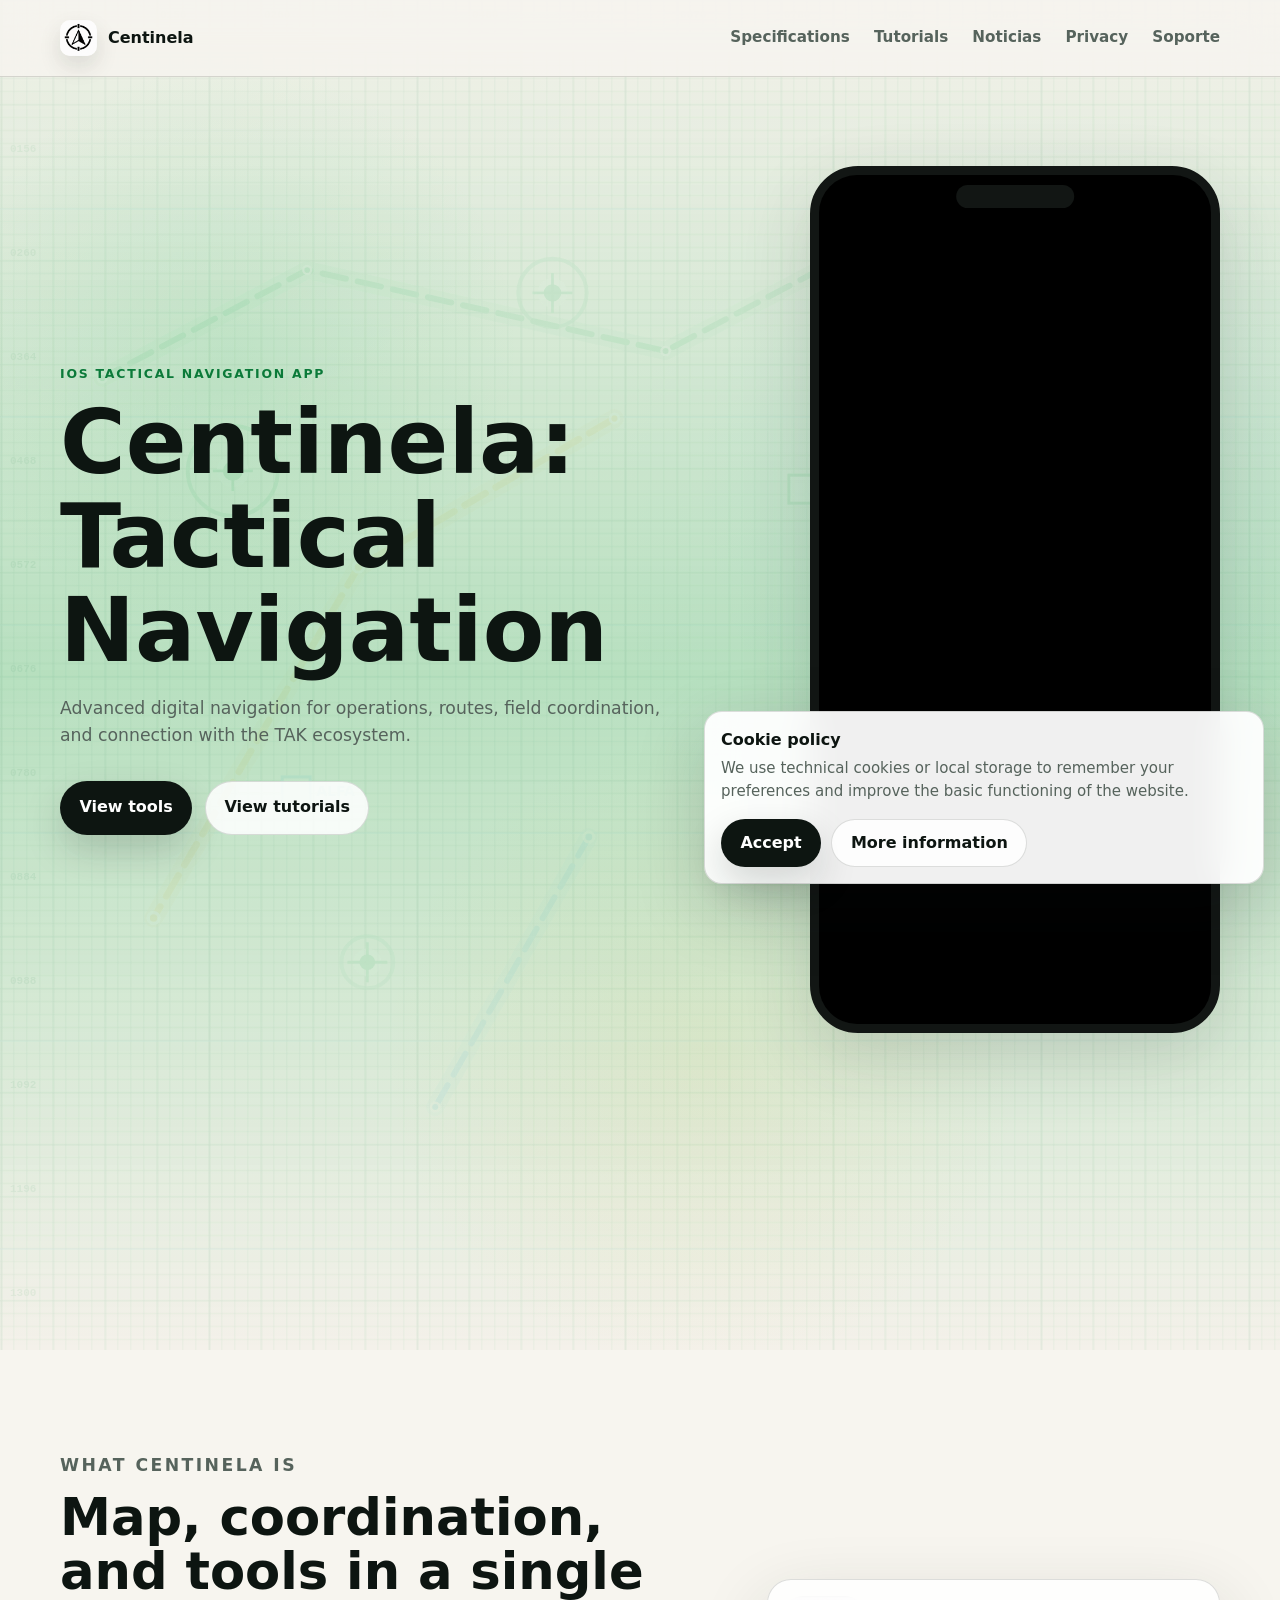
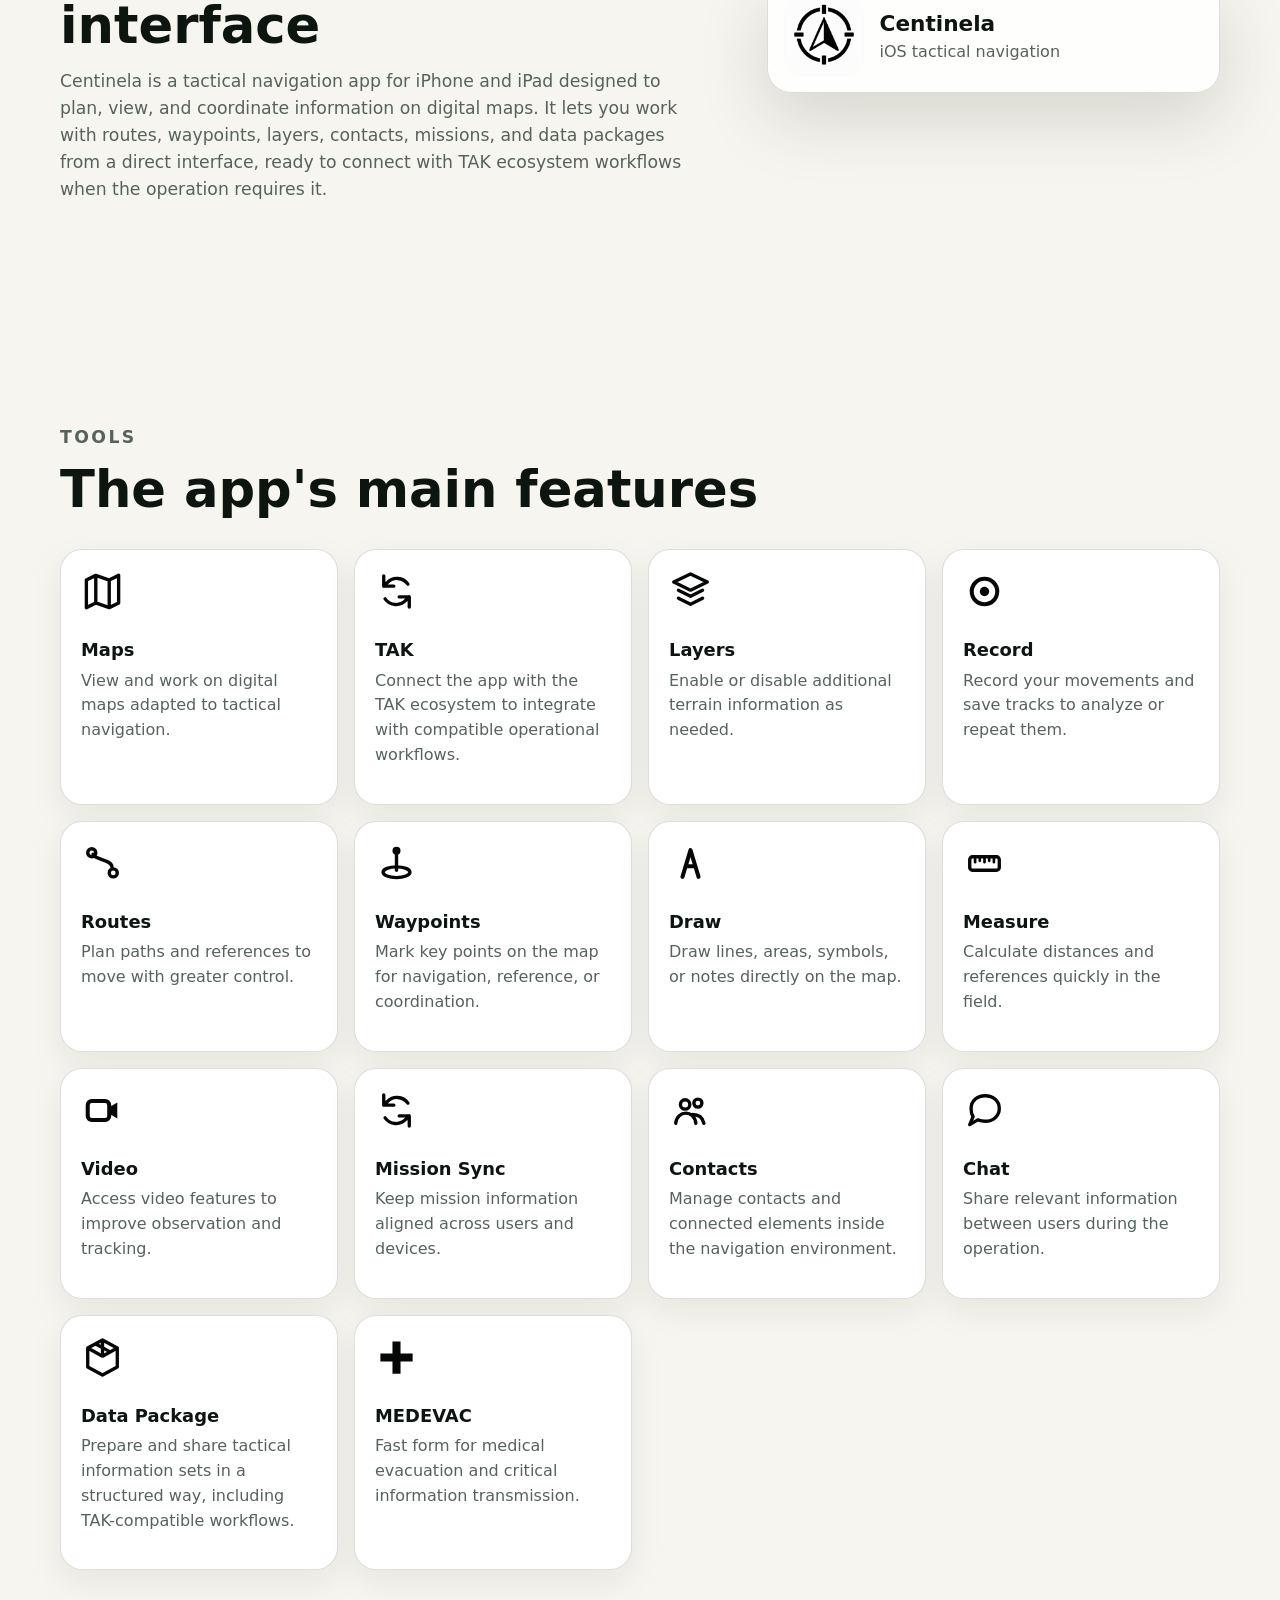
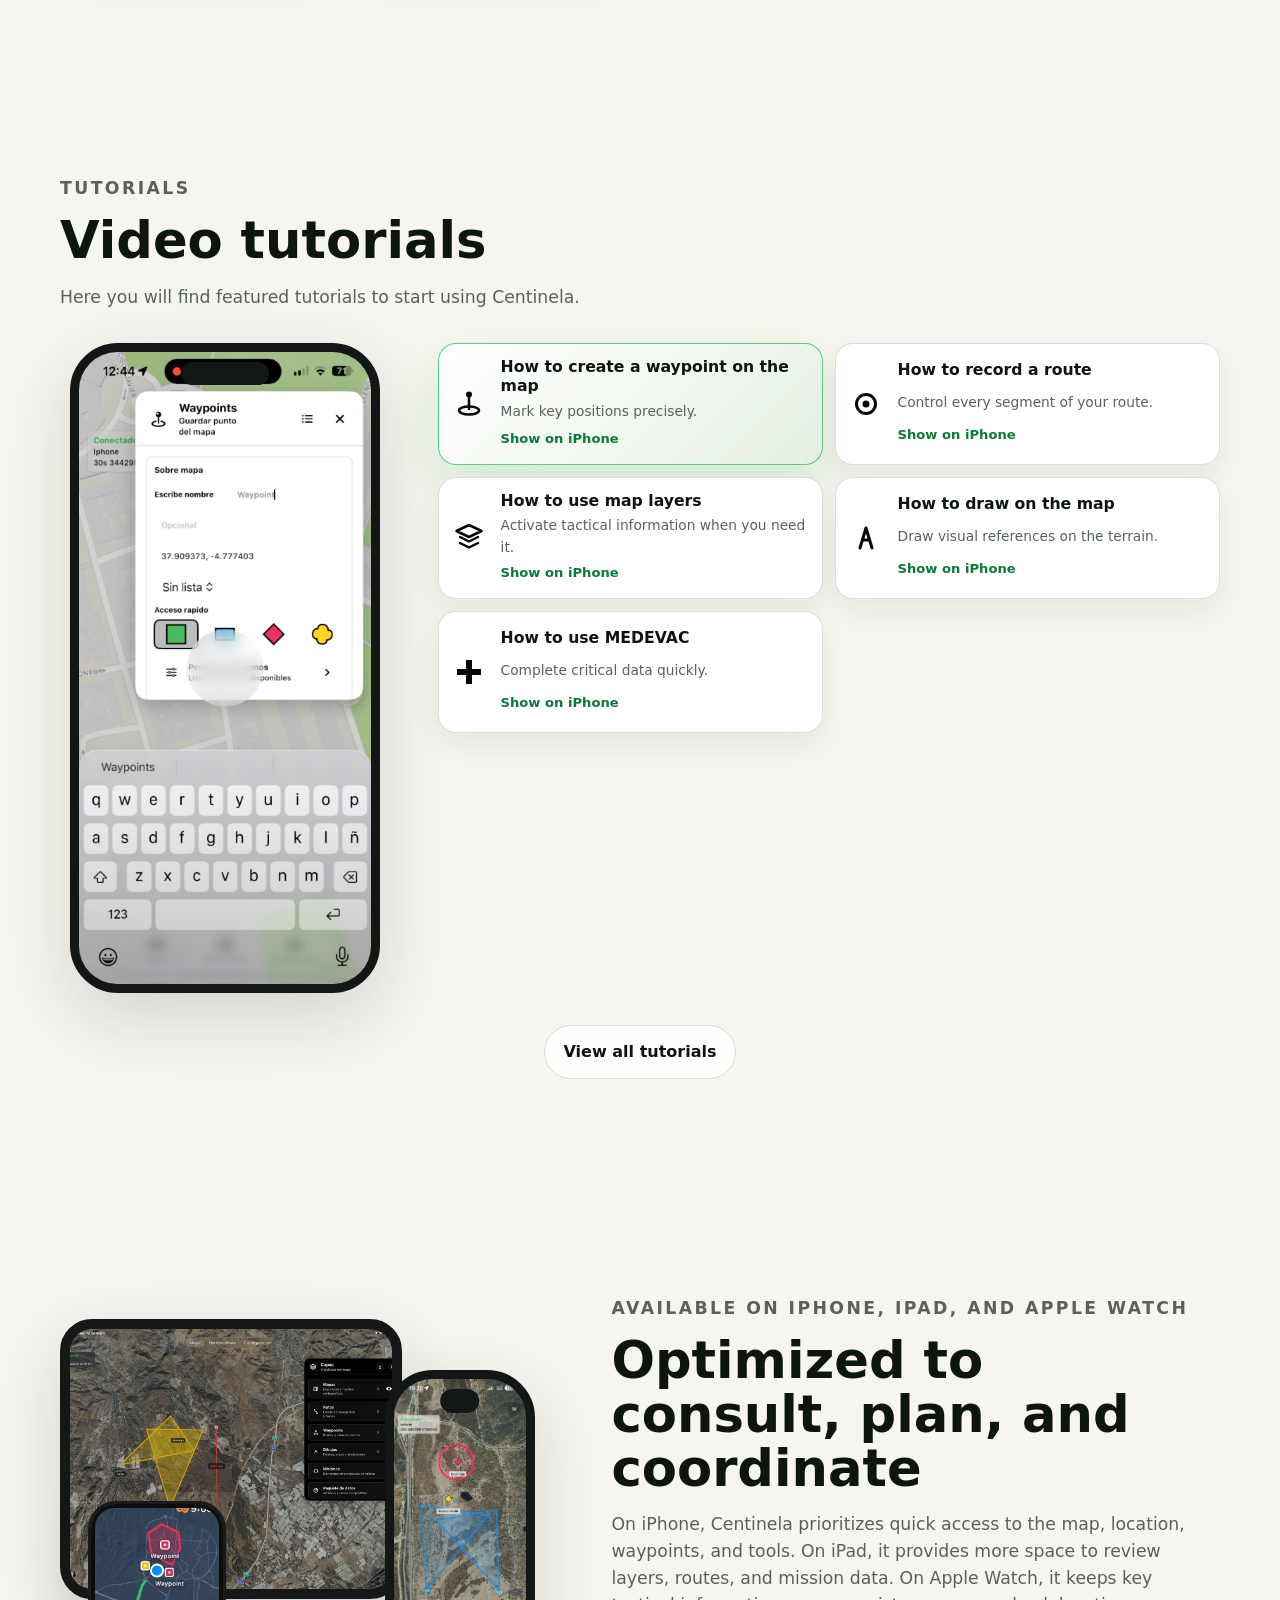
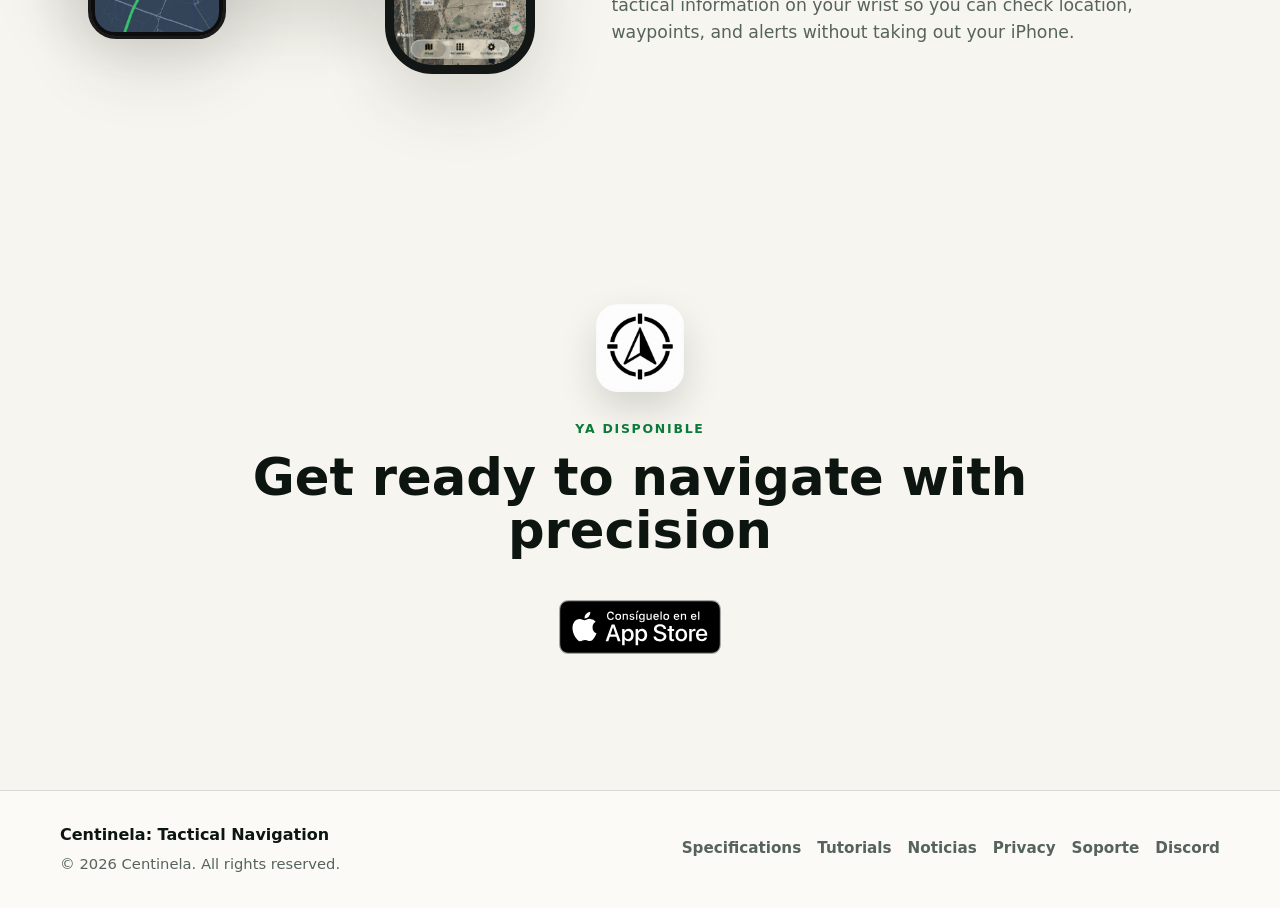
==== index.html @ 5728cfac "Añade botón oficial de App Store en la home - Badge oficial "Consíguelo en el App Store" (es-es) enl" ====
<!doctype html>
<html lang="es">
  <head>
    <meta charset="utf-8" />
    <meta name="viewport" content="width=device-width, initial-scale=1" />
    <meta name="theme-color" content="#f7f5ef" />
    <title>Centinela: Navegación Táctica | App iOS para iPhone e iPad</title>
    <meta
      name="description"
      content="Centinela es una app iOS de navegación táctica para mapas, rutas, waypoints, misiones, contactos, coordinación sobre el terreno e integración con el ecosistema TAK."
    />
    <meta property="og:title" content="Centinela: Navegación Táctica" />
    <meta
      property="og:description"
      content="Navegación digital avanzada para operaciones, rutas y coordinación sobre el terreno."
    />
    <meta property="og:type" content="website" />
    <meta property="og:image" content="assets/images/centinela-app-icon.png" />
    <meta property="og:locale" content="es_ES" />
    <link rel="icon" href="assets/images/centinela-app-icon.png" type="image/png" />
    <link rel="apple-touch-icon" href="assets/icons/apple-touch-icon.png" />
    <link rel="stylesheet" href="styles.css" />
  </head>
  <body>
    <a class="skip-link" href="#contenido">Saltar al contenido principal</a>

    <header class="site-header">
      <nav class="nav shell" aria-label="Navegación principal">
        <a class="brand" href="#inicio" aria-label="Centinela, inicio">
          <img src="assets/images/centinela-app-icon.png" alt="" />
          <span>Centinela</span>
        </a>
        <button class="menu-toggle" type="button" aria-controls="primary-navigation" aria-expanded="false">
          <span></span>
          <span></span>
          <span></span>
          <span class="visually-hidden">Abrir menú</span>
        </button>
        <div class="nav-links" id="primary-navigation">
          <a href="especificaciones.html">Especificaciones</a>
          <a href="tutoriales.html">Tutoriales</a>
          <a href="noticias.html">Noticias</a>
          <a href="privacidad.html">Privacidad</a>
          <a href="soporte.html">Soporte</a>
        </div>
      </nav>
    </header>

    <main id="contenido">
      <section class="hero" id="inicio" aria-labelledby="hero-title">
        <canvas id="tactical-grid" class="tactical-grid" aria-hidden="true"></canvas>
        <div class="hero-map" aria-hidden="true"></div>
        <div class="scanline" aria-hidden="true"></div>
        <div class="shell hero-layout">
          <div class="hero-copy reveal">
            <p class="eyebrow">App iOS de navegación táctica</p>
            <h1 id="hero-title">Centinela: Navegación Táctica</h1>
            <p class="hero-lead">
              Navegación digital avanzada para operaciones, rutas, coordinación sobre el terreno
              y conexión con el ecosistema TAK.
            </p>
            <div class="hero-actions">
              <a class="button button-primary" href="#herramientas">Ver herramientas</a>
              <a class="button button-secondary" href="tutoriales.html">Ver tutoriales</a>
            </div>
          </div>

          <div class="hero-device reveal" aria-label="Vista de Centinela en iPhone">
            <div class="iphone iphone-large">
              <div class="iphone-screen screenshot-screen">
                <video
                  class="hero-video"
                  muted
                  playsinline
                  autoplay
                  preload="metadata"
                  aria-label="Vídeo de la app Centinela"
                >
                  <source src="assets/videos/inicio.MP4" type="video/mp4" />
                  Tu navegador no admite este vídeo.
                </video>
                <div class="screenshot-fallback">
                  <span data-icon="video"></span>
                  <strong>El vídeo no está disponible</strong>
                  <small>Comprueba que el archivo assets/videos/inicio.MP4 existe o usa un navegador compatible.</small>
                </div>
              </div>
            </div>
          </div>
        </div>
      </section>

      <section class="section intro" aria-labelledby="intro-title">
        <div class="shell section-grid">
          <div class="section-copy reveal">
            <p class="eyebrow">Qué es Centinela</p>
            <h2 id="intro-title">Mapa, coordinación y herramientas en una sola interfaz</h2>
            <p>
              Centinela es una app de navegación táctica para iPhone e iPad pensada para planificar,
              visualizar y coordinar información sobre mapas digitales. Permite trabajar con rutas,
              waypoints, capas, contactos, misiones y paquetes de datos desde una interfaz directa,
              preparada para conectarse con flujos del ecosistema TAK cuando la operación lo requiera.
            </p>
          </div>
          <div class="app-panel reveal">
            <img src="assets/images/centinela-app-icon.png" alt="Icono de la app Centinela" />
            <div>
              <strong>Centinela</strong>
              <span>Navegación táctica iOS</span>
            </div>
          </div>
        </div>
      </section>

      <section class="section tools" id="herramientas" aria-labelledby="tools-title">
        <div class="shell">
          <div class="section-heading reveal">
            <p class="eyebrow">Herramientas</p>
            <h2 id="tools-title">Las funciones principales de la app</h2>
          </div>

          <div class="tool-grid">
            <article class="tool-card reveal">
              <span data-icon="map"></span>
              <h3>Mapas</h3>
              <p>Visualiza y trabaja sobre mapas digitales adaptados a la navegación táctica.</p>
            </article>
            <article class="tool-card reveal">
              <span data-icon="sync"></span>
              <h3>TAK</h3>
              <p>Conecta la app con el ecosistema TAK para integrarse en flujos operativos compatibles.</p>
            </article>
            <article class="tool-card reveal">
              <span data-icon="layers"></span>
              <h3>Capas</h3>
              <p>Activa o desactiva información adicional sobre el terreno según tus necesidades.</p>
            </article>
            <article class="tool-card reveal">
              <span data-icon="record"></span>
              <h3>Grabar</h3>
              <p>Registra tus desplazamientos y guarda recorridos para analizarlos o repetirlos.</p>
            </article>
            <article class="tool-card reveal">
              <span data-icon="routes"></span>
              <h3>Rutas</h3>
              <p>Planifica trazados y referencias para moverte con mayor control.</p>
            </article>
            <article class="tool-card reveal">
              <span data-icon="waypoint"></span>
              <h3>Waypoints</h3>
              <p>Marca puntos clave sobre el mapa para navegación, referencia o coordinación.</p>
            </article>
            <article class="tool-card reveal">
              <span data-icon="draw"></span>
              <h3>Dibujar</h3>
              <p>Traza líneas, zonas, símbolos o anotaciones directamente sobre el mapa.</p>
            </article>
            <article class="tool-card reveal">
              <span data-icon="measure"></span>
              <h3>Medir</h3>
              <p>Calcula distancias y referencias de forma rápida sobre el terreno.</p>
            </article>
            <article class="tool-card reveal">
              <span data-icon="video"></span>
              <h3>Video</h3>
              <p>Accede a funciones de vídeo para mejorar la observación y el seguimiento.</p>
            </article>
            <article class="tool-card reveal">
              <span data-icon="sync"></span>
              <h3>Misiones Sync</h3>
              <p>Mantén la información de misión alineada entre usuarios y dispositivos.</p>
            </article>
            <article class="tool-card reveal">
              <span data-icon="contacts"></span>
              <h3>Contactos</h3>
              <p>Gestiona contactos y elementos conectados dentro del entorno de navegación.</p>
            </article>
            <article class="tool-card reveal">
              <span data-icon="chat"></span>
              <h3>Chat</h3>
              <p>Comunica información relevante entre usuarios durante la operación.</p>
            </article>
            <article class="tool-card reveal">
              <span data-icon="package"></span>
              <h3>Paquete Datos</h3>
              <p>Prepara y comparte conjuntos de información táctica de forma estructurada, incluyendo flujos compatibles con TAK.</p>
            </article>
            <article class="tool-card reveal">
              <span data-icon="medevac"></span>
              <h3>MEDEVAC</h3>
              <p>Formulario rápido para evacuación médica y transmisión de información crítica.</p>
            </article>
          </div>
        </div>
      </section>

      <section class="section tutorials" id="tutoriales" aria-labelledby="tutorials-title">
        <div class="shell">
          <div class="section-heading reveal">
            <p class="eyebrow">Tutoriales</p>
            <h2 id="tutorials-title">Videotutoriales </h2>
            <p>
              Aquí encontrarás los tutoriales destacados para empezar a usar Centinela.
            </p>
          </div>

          <div class="tutorial-layout">
            <div class="iphone tutorial-phone reveal" aria-label="Maqueta de iPhone para tutoriales">
              <div class="iphone-screen tutorial-screen" id="tutorial-preview">
                <div class="tutorial-placeholder">
                  <span data-icon="video"></span>
                  <strong>Selecciona un tutorial</strong>
                  <small>El vídeo se reproducirá con formato vertical dentro del iPhone.</small>
                </div>
              </div>
            </div>

            <div class="tutorial-list">
              <!-- TODO: Sustituye data-video por los enlaces reales de YouTube, Vimeo o MP4. -->
              <button
                class="tutorial-card reveal"
                type="button"
                aria-pressed="false"
                data-title="Cómo crear un waypoint sobre el mapa"
                data-description="Aprende a marcar puntos clave sobre el mapa y usarlos como referencia operativa."
                data-video="assets/videos/waypoint sobre mapa.MP4"
                data-poster="assets/images/tutorial-posters/waypoint-sobre-mapa.png"
              >
                <span data-icon="waypoint"></span>
                <strong>Cómo crear un waypoint sobre el mapa</strong>
                <small>Marca posiciones clave con precisión.</small>
                <em>Mostrar en iPhone</em>
              </button>
              <button
                class="tutorial-card reveal"
                type="button"
                aria-pressed="false"
                data-title="Cómo grabar una ruta"
                data-description="Registra desplazamientos y guarda recorridos para consultarlos más tarde."
                data-video="assets/videos/Grabar una ruta.MP4"
                data-poster="assets/images/tutorial-posters/grabar-una-ruta.png"
              >
                <span data-icon="record"></span>
                <strong>Cómo grabar una ruta</strong>
                <small>Controla cada tramo de tu recorrido.</small>
                <em>Mostrar en iPhone</em>
              </button>
              <button
                class="tutorial-card reveal"
                type="button"
                aria-pressed="false"
                data-title="Cómo usar capas de mapa"
                data-description="Gestiona información adicional del terreno desde la vista de navegación."
                data-video="assets/videos/capas.MP4"
                data-poster="assets/images/tutorial-posters/capas.png"
              >
                <span data-icon="layers"></span>
                <strong>Cómo usar capas de mapa</strong>
                <small>Activa información táctica cuando la necesites.</small>
                <em>Mostrar en iPhone</em>
              </button>
              <button
                class="tutorial-card reveal"
                type="button"
                aria-pressed="false"
                data-title="Cómo dibujar en el mapa"
                data-description="Dibuja líneas, zonas, símbolos y anotaciones directamente sobre el mapa."
                data-video="assets/videos/tutorial-dibujar-mapa-placeholder.mp4"
              >
                <span data-icon="draw"></span>
                <strong>Cómo dibujar en el mapa</strong>
                <small>Traza referencias visuales sobre el terreno.</small>
                <em>Mostrar en iPhone</em>
              </button>
              <button
                class="tutorial-card reveal"
                type="button"
                aria-pressed="false"
                data-title="Cómo usar MEDEVAC"
                data-description="Prepara información crítica de evacuación médica de forma rápida."
                data-video="assets/videos/medevac.MP4"
                data-poster="assets/images/tutorial-posters/medevac.png"
              >
                <span data-icon="medevac"></span>
                <strong>Cómo usar MEDEVAC</strong>
                <small>Completa datos críticos con rapidez.</small>
                <em>Mostrar en iPhone</em>
              </button>
            </div>
          </div>

          <div class="tutorial-more reveal">
            <a class="button button-secondary" href="tutoriales.html">Ver todos los tutoriales</a>
          </div>
        </div>
      </section>

      <section class="section platforms" id="plataformas" aria-labelledby="platforms-title">
        <div class="shell section-grid section-grid-reverse">
          <div class="platform-devices reveal">
            <div class="ipad-mini">
              <img
                class="ipad-screenshot"
                src="assets/images/ipad-map-screen.jpg"
                alt="Centinela mostrando capas, mediciones y waypoints sobre mapa satelital en iPad"
              />
            </div>
            <div class="iphone iphone-small">
              <div class="iphone-screen">
                <img
                  class="iphone-screenshot"
                  src="assets/images/iphone-map-screen.jpg"
                  alt="Centinela mostrando contactos, áreas y waypoints sobre mapa satelital en iPhone"
                />
              </div>
            </div>
            <div class="apple-watch">
              <div class="apple-watch-screen">
                <img
                  class="watch-screenshot"
                  src="assets/images/apple-watch-waypoint.jpg"
                  alt="Centinela mostrando waypoints sobre mapa en Apple Watch"
                />
              </div>
            </div>
          </div>
          <div class="section-copy reveal">
            <p class="eyebrow">Disponible en iPhone, iPad y Apple Watch</p>
            <h2 id="platforms-title">Optimizada para consultar, planificar y coordinar</h2>
            <p>
              En iPhone, Centinela prioriza acceso rápido a mapa, ubicación, waypoints y herramientas.
              En iPad, ofrece más espacio para revisar capas, rutas y datos de misión.
              En Apple Watch, mantiene la información táctica clave en tu muñeca para consultar ubicación,
              waypoints y alertas sin sacar el iPhone.
            </p>
          </div>
        </div>
      </section>

      <section class="final-cta" aria-labelledby="cta-title">
        <div class="shell reveal">
          <img src="assets/images/centinela-app-icon.png" alt="" />
          <p class="eyebrow">Ya disponible</p>
          <h2 id="cta-title">Prepárate para navegar con precisión</h2>
          <a
            class="app-store-badge"
            href="https://apps.apple.com/us/app/centinela-navegaci%C3%B3n-t%C3%A1ctica/id6766572975"
            target="_blank"
            rel="noopener"
            aria-label="Descargar Centinela en el App Store"
          >
            <img src="assets/badges/app-store-es.svg" alt="Consíguelo en el App Store" />
          </a>
        </div>
      </section>
    </main>

    <footer class="site-footer" id="contacto">
      <div class="shell footer-grid">
        <div>
          <strong>Centinela: Navegación Táctica</strong>
          <p>© <span id="copyright-year"></span> Centinela. Todos los derechos reservados.</p>
        </div>
        <nav aria-label="Enlaces de pie de página">
          <a href="especificaciones.html">Especificaciones</a>
          <a href="tutoriales.html">Tutoriales</a>
          <a href="noticias.html">Noticias</a>
          <a href="privacidad.html">Privacidad</a>
          <a href="soporte.html">Soporte</a>
          <a href="https://discord.gg/jWzjWPPz" target="_blank" rel="noopener">Discord</a>
        </nav>
      </div>
    </footer>
    <script src="i18n.js"></script>
    <script src="script.js"></script>
  </body>
</html>
---- styles.css ----
:root {
  color-scheme: light;
  --bg: #f7f5ef;
  --surface: rgba(255, 255, 255, 0.86);
  --surface-solid: #ffffff;
  --text: #0d1511;
  --muted: #56635c;
  --line: rgba(16, 24, 20, 0.14);
  --green: #19b957;
  --green-dark: #0b7a39;
  --red: #f33452;
  --blue: #43bfe0;
  --yellow: #f1c844;
  --shadow: 0 24px 70px rgba(37, 45, 40, 0.16);
  --radius: 8px;
  --header-height: 76px;
}

* {
  box-sizing: border-box;
}

html {
  scroll-behavior: smooth;
}

body {
  margin: 0;
  background:
    radial-gradient(circle at 12% 0%, rgba(25, 185, 87, 0.14), transparent 28rem),
    radial-gradient(circle at 82% 10%, rgba(67, 191, 224, 0.14), transparent 30rem),
    var(--bg);
  color: var(--text);
  font-family:
    Inter, ui-sans-serif, system-ui, -apple-system, BlinkMacSystemFont, "Segoe UI", sans-serif;
  line-height: 1.55;
  letter-spacing: 0;
}

a {
  color: inherit;
}

button {
  font: inherit;
}

.skip-link {
  position: fixed;
  left: 1rem;
  top: 1rem;
  z-index: 100;
  transform: translateY(-150%);
  border: 1px solid var(--line);
  border-radius: var(--radius);
  background: var(--surface-solid);
  padding: 0.65rem 0.85rem;
}

.skip-link:focus {
  transform: translateY(0);
}

.visually-hidden {
  position: absolute;
  width: 1px;
  height: 1px;
  overflow: hidden;
  clip: rect(0 0 0 0);
  clip-path: inset(50%);
  white-space: nowrap;
}

.shell {
  width: min(1160px, calc(100% - 32px));
  margin-inline: auto;
}

.site-header {
  position: fixed;
  inset: 0 0 auto;
  z-index: 50;
  min-height: var(--header-height);
  border-bottom: 1px solid var(--line);
  background: rgba(247, 245, 239, 0.82);
  backdrop-filter: blur(20px);
}

.nav {
  position: relative;
  display: flex;
  min-height: var(--header-height);
  align-items: center;
  justify-content: space-between;
  gap: 1rem;
}

.brand {
  display: inline-flex;
  align-items: center;
  gap: 0.7rem;
  color: var(--text);
  font-weight: 850;
  text-decoration: none;
}

.brand img {
  width: 2.3rem;
  height: 2.3rem;
  border-radius: 10px;
  box-shadow: 0 10px 22px rgba(16, 24, 20, 0.12);
}

.nav-links {
  display: inline-flex;
  align-items: center;
  gap: clamp(0.8rem, 2vw, 1.5rem);
}

.nav-links a,
.site-footer a {
  color: var(--muted);
  font-size: 0.95rem;
  font-weight: 650;
  text-decoration: none;
}

.nav-links a:hover,
.site-footer a:hover {
  color: var(--text);
}

.menu-toggle {
  position: relative;
  display: none;
  width: 2.75rem;
  height: 2.75rem;
  align-items: center;
  justify-content: center;
  border: 1px solid var(--line);
  border-radius: 999px;
  background: var(--surface-solid);
  color: var(--text);
  cursor: pointer;
  box-shadow: 0 10px 22px rgba(16, 24, 20, 0.08);
}

.menu-toggle span:not(.visually-hidden) {
  position: absolute;
  width: 1.05rem;
  height: 2px;
  border-radius: 999px;
  background: currentColor;
  transition: transform 180ms ease, opacity 180ms ease;
}

.menu-toggle span:nth-child(1) {
  transform: translateY(-6px);
}

.menu-toggle span:nth-child(3) {
  transform: translateY(6px);
}

.menu-toggle[aria-expanded="true"] span:nth-child(1) {
  transform: rotate(45deg);
}

.menu-toggle[aria-expanded="true"] span:nth-child(2) {
  opacity: 0;
}

.menu-toggle[aria-expanded="true"] span:nth-child(3) {
  transform: rotate(-45deg);
}

.hero {
  position: relative;
  min-height: calc(150svh);
  overflow: hidden;
  padding-top: var(--header-height);
  isolation: isolate;
}

.hero-layout {
  position: static;
  min-height: calc(100svh - var(--header-height));
}


.spec-hero {
  position: relative;
  min-height: 68svh;
  overflow: hidden;
  padding-top: var(--header-height);
  isolation: isolate;
}

.tactical-grid,
.scanline {
  position: absolute;
  inset: 0;
  pointer-events: none;
}

.tactical-grid {
  z-index: -3;
  width: 100%;
  height: 100%;
}

.scanline {
  z-index: -1;
  background: linear-gradient(
    180deg,
    transparent,
    rgba(25, 185, 87, 0.28),
    transparent
  );
  mix-blend-mode: multiply;
  animation: scan 5.5s linear infinite;
}

.hero-map {
  position: absolute;
  inset: 0;
  z-index: -2;
  opacity: 0.9;
  background:
    radial-gradient(circle at 18% 26%, rgba(25, 185, 87, 0.12), transparent 18rem),
    radial-gradient(circle at 82% 36%, rgba(67, 191, 224, 0.1), transparent 22rem),
    radial-gradient(circle at 55% 78%, rgba(241, 200, 68, 0.1), transparent 20rem),
    #f3f1e9;
}

.hero-layout {
  display: grid;
  min-height: calc(100svh - var(--header-height));
  grid-template-columns: minmax(0, 0.95fr) minmax(330px, 0.78fr);
  align-items: center;
  gap: clamp(2rem, 5vw, 5rem);
  padding-block: clamp(4rem, 7vw, 6rem) 3rem;
}

.spec-hero-layout {
  display: grid;
  min-height: calc(68svh - var(--header-height));
  align-content: center;
  padding-block: clamp(4rem, 8vw, 7rem);
}

.spec-hero-layout h1 {
  max-width: 12ch;
}

.spec-hero-layout p:not(.eyebrow) {
  max-width: 62ch;
  color: var(--muted);
  font-size: clamp(1rem, 1.35vw, 1.18rem);
}

.eyebrow {
  margin: 0 0 0.75rem;
  color: var(--green-dark);
  font-size: 0.78rem;
  font-weight: 850;
  letter-spacing: 0.14em;
  text-transform: uppercase;
}

h1,
h2,
h3,
p {
  margin-top: 0;
}

h1,
h2,
h3 {
  line-height: 1.05;
}

h1 {
  max-width: 12ch;
  margin-bottom: 1.1rem;
  font-size: clamp(3.25rem, 7vw, 6.6rem);
  letter-spacing: 0;
}

h2 {
  margin-bottom: 1rem;
  font-size: clamp(2rem, 4vw, 4rem);
}

h3 {
  margin-bottom: 0.55rem;
  font-size: 1.12rem;
}

.hero-lead,
.section-copy p,
.section-heading p {
  color: var(--muted);
  font-size: clamp(1rem, 1.35vw, 1.17rem);
}

.hero-lead {
  max-width: 56ch;
}

.hero-actions {
  display: flex;
  flex-wrap: wrap;
  gap: 0.8rem;
  margin-top: 2rem;
}

.button {
  display: inline-flex;
  min-height: 3rem;
  align-items: center;
  justify-content: center;
  border: 1px solid transparent;
  border-radius: 999px;
  padding: 0.85rem 1.15rem;
  font-weight: 850;
  text-decoration: none;
  transition: transform 180ms ease, box-shadow 180ms ease;
}

.button:hover {
  transform: translateY(-2px);
}

.button:focus-visible,
.tutorial-card:focus-visible,
.menu-toggle:focus-visible,
.cookie-banner a:focus-visible,
.cookie-banner button:focus-visible {
  outline: 3px solid rgba(67, 191, 224, 0.48);
  outline-offset: 4px;
}

.button-primary {
  background: var(--text);
  color: #fff;
  box-shadow: 0 16px 38px rgba(16, 24, 20, 0.18);
}

.button-secondary {
  border-color: var(--line);
  background: var(--surface);
  color: var(--text);
}

.iphone {
  position: relative;
  border: 9px solid #121614;
  border-radius: 48px;
  background: #121614;
  box-shadow: var(--shadow);
}

.iphone::before {
  content: "";
  position: absolute;
  left: 50%;
  top: 0.65rem;
  z-index: 2;
  width: 30%;
  height: 1.45rem;
  border-radius: 999px;
  background: #121614;
  transform: translateX(-50%);
}

.iphone-screen {
  position: relative;
  overflow: hidden;
  min-height: 100%;
  border-radius: 38px;
  background: #f7f5ef;
}

.iphone-large {
  width: min(100%, 410px);
  margin-left: auto;
}

.iphone-large .iphone-screen {
  aspect-ratio: 9 / 19.5;
}

.screenshot-screen {
  display: grid;
  background: #f5f2ea;
}

.hero-video,
.app-screenshot {
  width: 100%;
  height: 100%;
  object-fit: cover;
  object-position: center;
  grid-area: 1 / 1;
}

.hero-video {
  background: #000;
}

.screenshot-fallback {
  display: none;
  grid-area: 1 / 1;
  align-content: center;
  justify-items: center;
  gap: 0.65rem;
  padding: 1.4rem;
  color: var(--text);
  text-align: center;
  background:
    linear-gradient(rgba(12, 122, 57, 0.09) 1px, transparent 1px),
    linear-gradient(90deg, rgba(12, 122, 57, 0.09) 1px, transparent 1px),
    #ece8dc;
  background-size: 32px 32px;
}

.is-missing-video .hero-video {
  display: none;
}

.is-missing-video .screenshot-fallback {
  display: grid;
}

.screenshot-fallback [data-icon] {
  width: 3rem;
  height: 3rem;
}

.screenshot-fallback small {
  max-width: 24ch;
  color: var(--muted);
}

.is-missing-image .app-screenshot {
  display: none;
}

.is-missing-image .screenshot-fallback {
  display: grid;
}

.app-map-screen {
  background:
    linear-gradient(28deg, transparent 0 47%, rgba(255, 255, 255, 0.94) 48% 51%, transparent 52%),
    linear-gradient(100deg, transparent 0 46%, rgba(255, 255, 255, 0.9) 47% 50%, transparent 51%),
    linear-gradient(148deg, transparent 0 45%, rgba(255, 255, 255, 0.74) 46% 49%, transparent 50%),
    linear-gradient(rgba(30, 54, 43, 0.07) 1px, transparent 1px),
    linear-gradient(90deg, rgba(30, 54, 43, 0.07) 1px, transparent 1px),
    #e9e4d8;
  background-size: 430px 430px, 360px 360px, 510px 510px, 36px 36px, 36px 36px, auto;
}

.ios-status {
  position: absolute;
  inset: 1.35rem 1.4rem auto;
  z-index: 3;
  display: flex;
  align-items: center;
  justify-content: space-between;
  color: #020403;
  font-size: 0.95rem;
}

.ios-status strong {
  font-size: 1.25rem;
}

.connection-card {
  position: absolute;
  left: 1rem;
  top: 4.4rem;
  z-index: 2;
  display: grid;
  min-width: 12rem;
  border: 1px solid rgba(16, 24, 20, 0.12);
  border-radius: 14px;
  background: rgba(255, 255, 255, 0.58);
  padding: 0.7rem 0.85rem;
  box-shadow: 0 8px 20px rgba(16, 24, 20, 0.06);
  backdrop-filter: blur(8px);
}

.connection-card strong {
  color: var(--green);
}

.unit {
  position: absolute;
  z-index: 3;
  display: grid;
  justify-items: center;
  gap: 0.25rem;
  font-size: 0.82rem;
}

.unit-enemy {
  right: 24%;
  top: 31%;
}

.unit-team {
  left: 21%;
  top: 56%;
}

.diamond,
.square {
  display: block;
  width: 1.95rem;
  aspect-ratio: 1;
  border: 2px solid #111;
}

.diamond {
  background: var(--red);
  transform: rotate(45deg);
}

.square {
  background: var(--blue);
}

.measure-line {
  position: absolute;
  left: 29%;
  top: 38%;
  z-index: 2;
  width: 2px;
  height: 20%;
  background: var(--red);
  transform: rotate(24deg);
  transform-origin: top;
}

.measure-line::before,
.measure-line::after {
  content: "";
  position: absolute;
  left: 50%;
  width: 0.7rem;
  aspect-ratio: 1;
  border: 3px solid #fff;
  border-radius: 50%;
  background: var(--red);
  transform: translateX(-50%);
}

.measure-line::before {
  top: -0.35rem;
}

.measure-line::after {
  bottom: -0.35rem;
}

.measure-line span {
  position: absolute;
  left: 0.9rem;
  top: 34%;
  color: var(--red);
  font-weight: 900;
  white-space: nowrap;
}

.zone {
  position: absolute;
  right: 20%;
  top: 44%;
  width: 28%;
  height: 20%;
  border: 4px solid var(--green);
  border-radius: 16px 16px 28px 16px;
  background: rgba(25, 185, 87, 0.24);
  transform: rotate(-4deg);
}

.route-yellow {
  position: absolute;
  right: 3%;
  top: 37%;
  width: 32%;
  height: 45%;
  border-right: 4px solid var(--yellow);
  border-bottom: 4px solid var(--yellow);
  border-radius: 0 0 22px 0;
}

.user-point {
  position: absolute;
  left: 52%;
  bottom: 21%;
  z-index: 3;
  width: 1.15rem;
  aspect-ratio: 1;
  border: 3px solid #fff;
  border-radius: 50%;
  background: #7045d9;
  box-shadow: 0 0 0 7px rgba(112, 69, 217, 0.18);
}

.quick-tools {
  position: absolute;
  left: 1rem;
  bottom: 8.2rem;
  z-index: 4;
  display: grid;
  width: 70%;
  grid-template-columns: repeat(2, 1fr);
  gap: 0.65rem;
}

.quick-tools button {
  display: grid;
  gap: 0.2rem;
  border: 0;
  background: transparent;
  color: #070a08;
  font-weight: 850;
}

.quick-tools button:last-child {
  grid-column: 1 / 3;
  justify-self: center;
}

.quick-tools [data-icon] {
  width: 2.2rem;
  height: 2.2rem;
  margin-inline: auto;
}

.app-tabs {
  position: absolute;
  left: 1.2rem;
  right: 1.2rem;
  bottom: 1.1rem;
  z-index: 5;
  display: grid;
  grid-template-columns: repeat(3, 1fr);
  border-radius: 34px;
  background: rgba(255, 255, 255, 0.78);
  padding: 0.45rem;
  box-shadow: 0 16px 34px rgba(16, 24, 20, 0.12);
  backdrop-filter: blur(18px);
}

.app-tabs span {
  display: grid;
  justify-items: center;
  gap: 0.15rem;
  border-radius: 26px;
  padding: 0.45rem 0.35rem;
  color: #070a08;
  font-size: 0.78rem;
  font-weight: 750;
}

.app-tabs .is-active {
  background: rgba(16, 24, 20, 0.1);
}

.app-tabs [data-icon] {
  width: 1.6rem;
  height: 1.6rem;
}

.section {
  scroll-margin-top: calc(var(--header-height) + 24px);
  padding-block: clamp(4.5rem, 8vw, 7rem);
}

.section-grid {
  display: grid;
  grid-template-columns: minmax(0, 1fr) minmax(280px, 0.72fr);
  align-items: center;
  gap: clamp(2rem, 6vw, 5rem);
}

.section-grid-reverse {
  grid-template-columns: minmax(280px, 0.78fr) minmax(0, 1fr);
}

.section-copy {
  max-width: 760px;
}

.section-heading {
  max-width: 820px;
  margin-bottom: 2rem;
}

.section-heading .button {
  margin-top: 0.8rem;
}

.app-panel {
  display: flex;
  align-items: center;
  gap: 1rem;
  border: 1px solid var(--line);
  border-radius: 24px;
  background: var(--surface);
  padding: 1rem;
  box-shadow: var(--shadow);
}

.app-panel img {
  width: 5rem;
  height: 5rem;
  border-radius: 20px;
}

.app-panel div {
  display: grid;
}

.app-panel strong {
  font-size: 1.35rem;
}

.app-panel span {
  color: var(--muted);
}

.tool-grid {
  display: grid;
  grid-template-columns: repeat(4, minmax(0, 1fr));
  gap: 1rem;
}

.tool-card {
  min-height: 210px;
  border: 1px solid var(--line);
  border-radius: 22px;
  background: var(--surface-solid);
  padding: 1.25rem;
  box-shadow: 0 12px 34px rgba(16, 24, 20, 0.07);
  transition: transform 180ms ease, box-shadow 180ms ease, border-color 180ms ease;
}

.tool-card:hover {
  transform: translateY(-5px);
  border-color: rgba(25, 185, 87, 0.35);
  box-shadow: 0 20px 44px rgba(16, 24, 20, 0.12);
}

.tool-card [data-icon] {
  width: 2.7rem;
  height: 2.7rem;
  margin-bottom: 1.25rem;
}

.tool-card p,
.tutorial-card small,
.site-footer p {
  color: var(--muted);
}

.tutorial-layout {
  display: grid;
  grid-template-columns: minmax(250px, 330px) minmax(0, 1fr);
  align-items: start;
  gap: clamp(1.25rem, 4vw, 3rem);
}

.tutorial-phone {
  position: sticky;
  top: calc(var(--header-height) + 24px);
  width: min(100%, 310px);
  margin-inline: auto;
}

.tutorial-phone .iphone-screen {
  aspect-ratio: 9 / 19.5;
  background: #070a08;
}

.tutorial-screen iframe,
.tutorial-screen video {
  display: block;
  width: 100%;
  height: 100%;
  border: 0;
  object-fit: cover;
}

.tutorial-video-poster {
  position: relative;
  display: block;
  width: 100%;
  height: 100%;
  border: 0;
  background: #070a08;
  cursor: pointer;
  padding: 0;
}

.tutorial-video-poster img {
  display: block;
  width: 100%;
  height: 100%;
  object-fit: cover;
  object-position: center;
}

.tutorial-video-poster::after {
  content: '';
  position: absolute;
  inset: 0;
  background: linear-gradient(180deg, transparent 58%, rgba(0, 0, 0, 0.22));
  pointer-events: none;
}

.tutorial-play-icon {
  position: absolute;
  left: 50%;
  top: 50%;
  z-index: 1;
  display: grid;
  width: 4.8rem;
  height: 4.8rem;
  place-items: center;
  transform: translate(-50%, -50%);
  border: 1px solid rgba(255, 255, 255, 0.72);
  border-radius: 50%;
  background: rgba(12, 18, 15, 0.66);
  box-shadow: 0 18px 46px rgba(0, 0, 0, 0.34);
  backdrop-filter: blur(10px);
}

.tutorial-play-icon::before {
  content: '';
  width: 0;
  height: 0;
  margin-left: 0.25rem;
  border-block: 0.85rem solid transparent;
  border-left: 1.25rem solid #ffffff;
}

.tutorial-video-poster:hover .tutorial-play-icon,
.tutorial-video-poster:focus-visible .tutorial-play-icon {
  background: rgba(12, 122, 57, 0.84);
  transform: translate(-50%, -50%) scale(1.04);
}

.tutorial-video-poster:focus-visible {
  outline: 3px solid rgba(25, 185, 87, 0.65);
  outline-offset: -3px;
}

.tutorial-list {
  display: grid;
  grid-template-columns: repeat(2, minmax(0, 1fr));
  gap: 0.75rem;
}

.tutorial-more {
  display: flex;
  justify-content: center;
  margin-top: 2rem;
}

.tutorial-page {
  position: relative;
  min-height: calc(100svh - var(--header-height));
  overflow: hidden;
  padding-top: var(--header-height);
  isolation: isolate;
}

.tutorial-page-shell {
  display: grid;
  gap: clamp(2rem, 5vw, 4rem);
  padding-block: clamp(3rem, 6vw, 5rem);
}

.tutorial-page-heading {
  max-width: 780px;
  margin-inline: auto;
  text-align: center;
}

.tutorial-page-heading h1 {
  max-width: none;
  margin-inline: auto;
}

.tutorial-page-heading p:not(.eyebrow) {
  max-width: 48ch;
  margin-inline: auto;
  color: var(--muted);
  font-size: clamp(1rem, 1.35vw, 1.17rem);
}

.tutorial-browser {
  display: grid;
  grid-template-columns: minmax(240px, 1fr) minmax(260px, 340px) minmax(240px, 1fr);
  grid-template-areas: "left phone right";
  align-items: center;
  gap: clamp(1rem, 3vw, 2rem);
}

.tutorial-menu {
  display: grid;
  gap: 0.75rem;
}

.tutorial-menu-left {
  grid-area: left;
}

.tutorial-menu-right {
  grid-area: right;
}

.tutorial-player {
  grid-area: phone;
}

.tutorial-player .tutorial-phone {
  position: relative;
  top: auto;
  width: min(100%, 330px);
  margin-inline: auto;
}

.tutorial-card {
  display: grid;
  grid-template-columns: auto 1fr;
  gap: 0.25rem 1rem;
  align-items: center;
  border: 1px solid var(--line);
  min-height: 122px;
  border-radius: 18px;
  background: var(--surface-solid);
  color: var(--text);
  cursor: pointer;
  padding: 0.85rem;
  text-align: left;
  box-shadow: 0 12px 30px rgba(16, 24, 20, 0.07);
  transition: transform 180ms ease, box-shadow 180ms ease, border-color 180ms ease;
}

.tutorial-card:hover {
  transform: translateY(-4px);
  border-color: rgba(25, 185, 87, 0.35);
  box-shadow: 0 18px 40px rgba(16, 24, 20, 0.12);
}

.tutorial-card.is-selected {
  border-color: rgba(25, 185, 87, 0.7);
  background: linear-gradient(135deg, #fff, rgba(25, 185, 87, 0.08));
  box-shadow: 0 18px 42px rgba(25, 185, 87, 0.16);
}

.tutorial-card [data-icon] {
  grid-row: 1 / 4;
  width: 2rem;
  height: 2rem;
}

.tutorial-card strong {
  line-height: 1.18;
  font-size: 0.98rem;
}

.tutorial-card small {
  font-size: 0.86rem;
}

.tutorial-card em {
  color: var(--green-dark);
  font-size: 0.82rem;
  font-style: normal;
  font-weight: 850;
}

.video-placeholder,
.tutorial-placeholder {
  display: grid;
  height: 100%;
  align-content: center;
  justify-items: center;
  gap: 0.7rem;
  padding: 1.5rem;
  background:
    linear-gradient(rgba(255, 255, 255, 0.05) 1px, transparent 1px),
    linear-gradient(90deg, rgba(255, 255, 255, 0.05) 1px, transparent 1px),
    #060908;
  background-size: 30px 30px;
  color: #fff;
  text-align: center;
}

.video-placeholder [data-icon],
.tutorial-placeholder [data-icon] {
  width: 3rem;
  height: 3rem;
  color: #fff;
}

.video-placeholder small,
.tutorial-placeholder small {
  max-width: 24ch;
  color: rgba(255, 255, 255, 0.68);
}

.platform-devices {
  position: relative;
  min-height: 390px;
}

.ipad-mini {
  position: absolute;
  inset: 9% auto auto 0;
  width: 72%;
  height: 280px;
  overflow: hidden;
  border: 10px solid #151816;
  border-radius: 32px;
  background: #151816;
  box-shadow: var(--shadow);
  z-index: 1;
}

.ipad-mini .app-map-screen,
.iphone-small .app-map-screen,
.apple-watch .app-map-screen {
  width: 100%;
  height: 100%;
}

.ipad-screenshot,
.iphone-screenshot,
.watch-screenshot {
  display: block;
  width: 100%;
  height: 100%;
  object-fit: cover;
  object-position: center;
}

.iphone-small {
  position: absolute;
  inset: auto 0 0 auto;
  width: 31%;
  min-width: 150px;
  z-index: 3;
}

.iphone-small .iphone-screen {
  aspect-ratio: 9 / 19.5;
}

.apple-watch {
  position: absolute;
  inset: auto auto 9% 6%;
  width: 29%;
  min-width: 124px;
  max-width: 158px;
  aspect-ratio: 1;
  border: 3px solid #1a1a1a;
  border-radius: 28px;
  background: #1a1a1a;
  box-shadow: var(--shadow), inset 0 0 0 1px rgba(255, 255, 255, 0.1);
  overflow: hidden;
  z-index: 2;
}

.apple-watch::before {
  content: '';
  position: absolute;
  inset: 0;
  z-index: 1;
  border: 4px solid #0d0d0d;
  border-radius: 24px;
  pointer-events: none;
}

.apple-watch-screen {
  position: relative;
  width: 100%;
  height: 100%;
  display: flex;
  align-items: center;
  justify-content: center;
  overflow: hidden;
  background: #111715;
  color: #ffffff;
  font-size: 12px;
  text-align: center;
  border-radius: 24px;
}

.final-cta {
  position: relative;
  overflow: hidden;
  scroll-margin-top: calc(var(--header-height) + 24px);
  padding-block: clamp(5rem, 10vw, 8rem);
  text-align: center;
}

.final-cta img {
  width: 5.5rem;
  height: 5.5rem;
  border-radius: 22px;
  margin-bottom: 1.2rem;
  box-shadow: 0 16px 36px rgba(16, 24, 20, 0.15);
}

.final-cta h2 {
  max-width: 850px;
  margin-inline: auto;
}

.specs-grid {
  display: grid;
  grid-template-columns: repeat(2, minmax(0, 1fr));
  gap: 1rem;
}

.tutorial-hero .spec-hero-layout h1 {
  max-width: 10ch;
}

.tutorial-index {
  padding-bottom: clamp(2.5rem, 5vw, 4rem);
}

.tutorial-category-grid {
  display: grid;
  grid-template-columns: repeat(4, minmax(0, 1fr));
  gap: 1rem;
}

.tutorial-index-card {
  display: grid;
  min-height: 190px;
  align-content: start;
  gap: 0.65rem;
  border: 1px solid var(--line);
  border-radius: 22px;
  background: var(--surface-solid);
  padding: 1.15rem;
  text-decoration: none;
  box-shadow: 0 12px 34px rgba(16, 24, 20, 0.07);
  transition: transform 180ms ease, box-shadow 180ms ease, border-color 180ms ease;
}

.tutorial-index-card:hover {
  transform: translateY(-5px);
  border-color: rgba(25, 185, 87, 0.35);
  box-shadow: 0 20px 44px rgba(16, 24, 20, 0.12);
}

.tutorial-index-card:focus-visible {
  outline: 3px solid rgba(67, 191, 224, 0.48);
  outline-offset: 4px;
}

.tutorial-index-card [data-icon] {
  width: 2.6rem;
  height: 2.6rem;
}

.tutorial-index-card strong {
  font-size: 1.1rem;
  line-height: 1.15;
}

.tutorial-index-card small {
  color: var(--muted);
  font-size: 0.92rem;
}

.tutorial-catalog {
  scroll-margin-top: calc(var(--header-height) + 24px);
}

.tutorial-catalog + .tutorial-catalog {
  padding-top: 0;
}

.tutorial-detail-grid {
  display: grid;
  grid-template-columns: repeat(2, minmax(0, 1fr));
  gap: 1rem;
}

.tutorial-detail-card {
  display: grid;
  grid-template-columns: auto minmax(0, 1fr);
  gap: 1rem;
  border: 1px solid var(--line);
  border-radius: 22px;
  background: var(--surface-solid);
  padding: clamp(1rem, 3vw, 1.45rem);
  box-shadow: 0 12px 34px rgba(16, 24, 20, 0.07);
}

.tutorial-detail-card [data-icon] {
  width: 2.3rem;
  height: 2.3rem;
  margin-top: 0.2rem;
}

.tutorial-detail-card h3 {
  margin-bottom: 0.6rem;
  font-size: clamp(1.2rem, 2vw, 1.55rem);
}

.tutorial-detail-card p:not(.tutorial-tag),
.tutorial-detail-card li {
  color: var(--muted);
}

.tutorial-detail-card ol {
  display: grid;
  gap: 0.45rem;
  margin: 1rem 0 0;
  padding-left: 1.2rem;
}

.tutorial-tag {
  width: fit-content;
  margin-bottom: 0.65rem;
  border: 1px solid rgba(25, 185, 87, 0.26);
  border-radius: 999px;
  background: rgba(25, 185, 87, 0.1);
  color: var(--green-dark);
  padding: 0.2rem 0.55rem;
  font-size: 0.76rem;
  font-weight: 850;
  text-transform: uppercase;
}

.spec-card {
  border: 1px solid var(--line);
  border-radius: 22px;
  background: var(--surface-solid);
  padding: clamp(1rem, 3vw, 1.45rem);
  box-shadow: 0 12px 34px rgba(16, 24, 20, 0.07);
}

.spec-card h2 {
  margin-bottom: 1rem;
  font-size: clamp(1.35rem, 2vw, 1.8rem);
}

.spec-card dl {
  display: grid;
  gap: 0.75rem;
  margin: 0;
}

.spec-card div {
  border-top: 1px solid var(--line);
  padding-top: 0.75rem;
}

.spec-card dt {
  margin-bottom: 0.2rem;
  color: var(--text);
  font-weight: 850;
}

.spec-card dd {
  margin: 0;
  color: var(--muted);
}

.privacy-hero .spec-hero-layout h1 {
  max-width: 11ch;
}

.privacy-layout {
  display: grid;
  grid-template-columns: minmax(0, 1fr);
  gap: 1rem;
  max-width: 900px;
}

.privacy-card h2 {
  margin-bottom: 0.8rem;
  font-size: clamp(1.35rem, 2vw, 1.8rem);
}

.privacy-card p,
.privacy-card li {
  color: var(--muted);
}

.privacy-card p:last-child,
.privacy-card ul:last-child {
  margin-bottom: 0;
}

.privacy-card ul {
  display: grid;
  gap: 0.55rem;
  margin: 1rem 0 0;
  padding-left: 1.2rem;
}

.privacy-updated {
  margin-bottom: 1rem;
  color: var(--green-dark);
  font-size: 0.88rem;
  font-weight: 850;
}

.privacy-note {
  border-color: rgba(25, 185, 87, 0.32);
  background: linear-gradient(135deg, #fff, rgba(25, 185, 87, 0.08));
}

.site-footer {
  border-top: 1px solid var(--line);
  padding-block: 2rem;
  background: rgba(255, 255, 255, 0.5);
}

.footer-grid {
  display: flex;
  align-items: center;
  justify-content: space-between;
  gap: 1rem;
}

.site-footer p {
  margin: 0.35rem 0 0;
  font-size: 0.92rem;
}

.site-footer nav {
  display: flex;
  flex-wrap: wrap;
  gap: 1rem;
}

.cookie-banner {
  position: fixed;
  right: 1rem;
  bottom: 1rem;
  z-index: 80;
  display: grid;
  width: min(560px, calc(100% - 2rem));
  gap: 1rem;
  border: 1px solid var(--line);
  border-radius: 18px;
  background: rgba(255, 255, 255, 0.94);
  padding: 1rem;
  box-shadow: 0 24px 70px rgba(16, 24, 20, 0.18);
  backdrop-filter: blur(18px);
}

.cookie-banner[hidden] {
  display: none;
}

.cookie-banner p {
  margin: 0;
  color: var(--muted);
  font-size: 0.94rem;
}

.cookie-banner strong {
  display: block;
  margin-bottom: 0.25rem;
  color: var(--text);
  font-size: 1rem;
}

.cookie-actions {
  display: flex;
  flex-wrap: wrap;
  gap: 0.65rem;
}

.cookie-actions .button {
  min-height: 2.65rem;
  padding-block: 0.65rem;
}

.reveal {
  opacity: 0;
  transform: translateY(18px);
  transition: opacity 600ms ease, transform 600ms ease;
}

.reveal.is-visible {
  opacity: 1;
  transform: translateY(0);
}

@keyframes scan {
  from {
    transform: translateY(-100%);
  }

  to {
    transform: translateY(100%);
  }
}

[data-icon] {
  display: inline-block;
  color: #050706;
  background: currentColor;
  -webkit-mask: var(--icon) center / contain no-repeat;
  mask: var(--icon) center / contain no-repeat;
}

[data-icon="map"] {
  --icon: url("data:image/svg+xml,%3Csvg viewBox='0 0 64 64' xmlns='http://www.w3.org/2000/svg'%3E%3Cpath d='M8 15l14-7 20 7 14-7v41l-14 7-20-7-14 7V15zm14-7v41m20-34v41' fill='none' stroke='black' stroke-width='5' stroke-linejoin='round'/%3E%3C/svg%3E");
}

[data-icon="layers"] {
  --icon: url("data:image/svg+xml,%3Csvg viewBox='0 0 64 64' xmlns='http://www.w3.org/2000/svg'%3E%3Cpath d='M32 6L7 18l25 12 25-12L32 6zm-18 24l18 9 18-9M14 42l18 9 18-9' fill='none' stroke='black' stroke-width='5' stroke-linecap='round' stroke-linejoin='round'/%3E%3C/svg%3E");
}

[data-icon="record"] {
  --icon: url("data:image/svg+xml,%3Csvg viewBox='0 0 64 64' xmlns='http://www.w3.org/2000/svg'%3E%3Ccircle cx='32' cy='32' r='19' fill='none' stroke='black' stroke-width='6'/%3E%3Ccircle cx='32' cy='32' r='7' fill='black'/%3E%3C/svg%3E");
}

[data-icon="routes"] {
  --icon: url("data:image/svg+xml,%3Csvg viewBox='0 0 64 64' xmlns='http://www.w3.org/2000/svg'%3E%3Cpath d='M18 18c0 8 28 8 28 19' fill='none' stroke='black' stroke-width='5' stroke-linecap='round'/%3E%3Ccircle cx='16' cy='16' r='6' fill='none' stroke='black' stroke-width='5'/%3E%3Ccircle cx='48' cy='46' r='6' fill='none' stroke='black' stroke-width='5'/%3E%3C/svg%3E");
}

[data-icon="waypoint"] {
  --icon: url("data:image/svg+xml,%3Csvg viewBox='0 0 64 64' xmlns='http://www.w3.org/2000/svg'%3E%3Cpath d='M32 13v29' stroke='black' stroke-width='5' stroke-linecap='round'/%3E%3Cellipse cx='32' cy='45' rx='20' ry='8' fill='none' stroke='black' stroke-width='5'/%3E%3Ccircle cx='32' cy='13' r='6' fill='black'/%3E%3C/svg%3E");
}

[data-icon="draw"] {
  --icon: url("data:image/svg+xml,%3Csvg viewBox='0 0 64 64' xmlns='http://www.w3.org/2000/svg'%3E%3Cpath d='M20 52l12-40 12 40M25 36h14' fill='none' stroke='black' stroke-width='6' stroke-linecap='round' stroke-linejoin='round'/%3E%3C/svg%3E");
}

[data-icon="measure"] {
  --icon: url("data:image/svg+xml,%3Csvg viewBox='0 0 64 64' xmlns='http://www.w3.org/2000/svg'%3E%3Crect x='10' y='22' width='44' height='20' rx='4' fill='none' stroke='black' stroke-width='5'/%3E%3Cpath d='M18 22v8m7-8v6m7-6v8m7-8v6m7-6v8' stroke='black' stroke-width='4' stroke-linecap='round'/%3E%3C/svg%3E");
}

[data-icon="video"] {
  --icon: url("data:image/svg+xml,%3Csvg viewBox='0 0 64 64' xmlns='http://www.w3.org/2000/svg'%3E%3Crect x='10' y='18' width='32' height='28' rx='6' fill='none' stroke='black' stroke-width='6'/%3E%3Cpath d='M42 27l12-7v24l-12-7z' fill='black'/%3E%3C/svg%3E");
}

[data-icon="sync"] {
  --icon: url("data:image/svg+xml,%3Csvg viewBox='0 0 64 64' xmlns='http://www.w3.org/2000/svg'%3E%3Cpath d='M49 21a20 20 0 00-31-2l-5 5m0 0h15m-15 0V9m2 34a20 20 0 0031 2l5-5m0 0H36m15 0v15' fill='none' stroke='black' stroke-width='5' stroke-linecap='round' stroke-linejoin='round'/%3E%3C/svg%3E");
}

[data-icon="contacts"] {
  --icon: url("data:image/svg+xml,%3Csvg viewBox='0 0 64 64' xmlns='http://www.w3.org/2000/svg'%3E%3Ccircle cx='24' cy='23' r='7' fill='none' stroke='black' stroke-width='5'/%3E%3Ccircle cx='43' cy='21' r='6' fill='none' stroke='black' stroke-width='5'/%3E%3Cpath d='M10 51c1-10 8-15 15-15s14 5 15 15M35 38c8 0 15 4 17 13' fill='none' stroke='black' stroke-width='5' stroke-linecap='round'/%3E%3C/svg%3E");
}

[data-icon="chat"] {
  --icon: url("data:image/svg+xml,%3Csvg viewBox='0 0 64 64' xmlns='http://www.w3.org/2000/svg'%3E%3Cpath d='M12 29c0-11 9-19 21-19s21 8 21 19-9 19-21 19c-4 0-8-1-11-2L10 53l5-12c-2-3-3-7-3-12z' fill='none' stroke='black' stroke-width='5' stroke-linejoin='round'/%3E%3C/svg%3E");
}

[data-icon="package"] {
  --icon: url("data:image/svg+xml,%3Csvg viewBox='0 0 64 64' xmlns='http://www.w3.org/2000/svg'%3E%3Cpath d='M32 6l22 12v28L32 58 10 46V18L32 6zm0 0v24m22-12L32 30 10 18m12-6l22 12' fill='none' stroke='black' stroke-width='5' stroke-linejoin='round'/%3E%3C/svg%3E");
}

[data-icon="medevac"] {
  --icon: url("data:image/svg+xml,%3Csvg viewBox='0 0 64 64' xmlns='http://www.w3.org/2000/svg'%3E%3Cpath d='M26 8h12v18h18v12H38v18H26V38H8V26h18V8z' fill='black'/%3E%3C/svg%3E");
}

[data-icon="grid"] {
  --icon: url("data:image/svg+xml,%3Csvg viewBox='0 0 64 64' xmlns='http://www.w3.org/2000/svg'%3E%3Cg fill='black'%3E%3Crect x='8' y='8' width='12' height='12' rx='2'/%3E%3Crect x='26' y='8' width='12' height='12' rx='2'/%3E%3Crect x='44' y='8' width='12' height='12' rx='2'/%3E%3Crect x='8' y='26' width='12' height='12' rx='2'/%3E%3Crect x='26' y='26' width='12' height='12' rx='2'/%3E%3Crect x='44' y='26' width='12' height='12' rx='2'/%3E%3Crect x='8' y='44' width='12' height='12' rx='2'/%3E%3Crect x='26' y='44' width='12' height='12' rx='2'/%3E%3Crect x='44' y='44' width='12' height='12' rx='2'/%3E%3C/g%3E%3C/svg%3E");
}

[data-icon="settings"] {
  --icon: url("data:image/svg+xml,%3Csvg viewBox='0 0 64 64' xmlns='http://www.w3.org/2000/svg'%3E%3Cpath d='M28 6h8l3 8 8-2 5 7-5 7 5 6-5 7-8-2-3 8h-8l-3-8-8 2-5-7 5-6-5-7 5-7 8 2 3-8zm4 18a8 8 0 100 16 8 8 0 000-16z' fill='black'/%3E%3C/svg%3E");
}

@media (max-width: 980px) {
  .hero-layout,
  .section-grid,
  .section-grid-reverse,
  .tutorial-layout {
    grid-template-columns: 1fr;
  }

  .specs-grid {
    grid-template-columns: 1fr;
  }

  .tutorial-category-grid,
  .tutorial-detail-grid {
    grid-template-columns: repeat(2, minmax(0, 1fr));
  }

  .iphone-large {
    margin-inline: auto;
  }

  .tool-grid {
    grid-template-columns: repeat(2, minmax(0, 1fr));
  }

  .tutorial-browser {
    grid-template-columns: minmax(0, 1fr) minmax(250px, 330px);
    grid-template-areas:
      "phone phone"
      "left right";
    align-items: start;
  }

  .tutorial-phone {
    position: relative;
    top: auto;
  }

  .menu-toggle {
    display: inline-flex;
  }

  .nav-links {
    position: absolute;
    right: 0;
    top: calc(100% - 0.35rem);
    display: grid;
    width: min(280px, calc(100vw - 24px));
    gap: 0.25rem;
    border: 1px solid var(--line);
    border-radius: 18px;
    background: rgba(255, 255, 255, 0.96);
    padding: 0.55rem;
    box-shadow: 0 22px 56px rgba(16, 24, 20, 0.16);
    opacity: 0;
    pointer-events: none;
    transform: translateY(-8px);
    transition: opacity 180ms ease, transform 180ms ease, visibility 180ms ease;
    visibility: hidden;
  }

  .nav-links.is-open {
    opacity: 1;
    pointer-events: auto;
    transform: translateY(0);
    visibility: visible;
  }

  .nav-links a {
    border-radius: 12px;
    padding: 0.85rem;
  }

  .nav-links a:hover,
  .nav-links a[aria-current="page"] {
    background: rgba(25, 185, 87, 0.1);
  }
}

@media (max-width: 640px) {
  :root {
    --header-height: 68px;
  }

  .shell {
    width: min(100% - 24px, 1160px);
  }

  .brand span {
    max-width: 9.5rem;
    overflow: hidden;
    text-overflow: ellipsis;
    white-space: nowrap;
  }

  h1 {
    font-size: clamp(2.7rem, 15vw, 4.4rem);
  }

  .hero-actions .button {
    width: 100%;
  }

  .cookie-banner {
    right: 0.75rem;
    bottom: 0.75rem;
    width: calc(100% - 1.5rem);
  }

  .cookie-actions .button {
    width: 100%;
  }

  .iphone-large,
  .tutorial-phone {
    width: min(100%, 330px);
  }

  .tool-grid,
  .tutorial-list,
  .tutorial-menu,
  .tutorial-category-grid,
  .tutorial-detail-grid {
    grid-template-columns: 1fr;
  }

  .tutorial-browser {
    grid-template-columns: 1fr;
    grid-template-areas:
      "phone"
      "left"
      "right";
  }

  .tutorial-index-card {
    min-height: auto;
  }

  .tutorial-detail-card {
    grid-template-columns: 1fr;
  }

  .tool-card {
    min-height: auto;
  }

  .platform-devices {
    min-height: 390px;
  }

  .ipad-mini {
    width: 84%;
    height: 232px;
  }

  .iphone-small {
    width: 37%;
    min-width: 132px;
  }

  .apple-watch {
    inset: auto auto 22% 0;
    width: 34%;
    min-width: 118px;
  }

  .footer-grid {
    align-items: flex-start;
    flex-direction: column;
  }
}

@media (prefers-reduced-motion: reduce) {
  *,
  *::before,
  *::after {
    scroll-behavior: auto !important;
    transition-duration: 0.01ms !important;
    animation-duration: 0.01ms !important;
  }
}

/* Badge oficial "Consíguelo en el App Store" (sección CTA) */
.app-store-badge {
  display: inline-block;
  margin-top: 1.6rem;
  line-height: 0;
}
.app-store-badge img {
  width: auto;
  height: 54px;
  margin: 0;
  border-radius: 0;
  box-shadow: none;
  transition: transform 0.15s ease, opacity 0.15s ease;
}
.app-store-badge:hover img {
  transform: translateY(-2px);
  opacity: 0.92;
}
.app-store-badge:focus-visible {
  outline: 2px solid var(--green);
  outline-offset: 4px;
  border-radius: 8px;
}
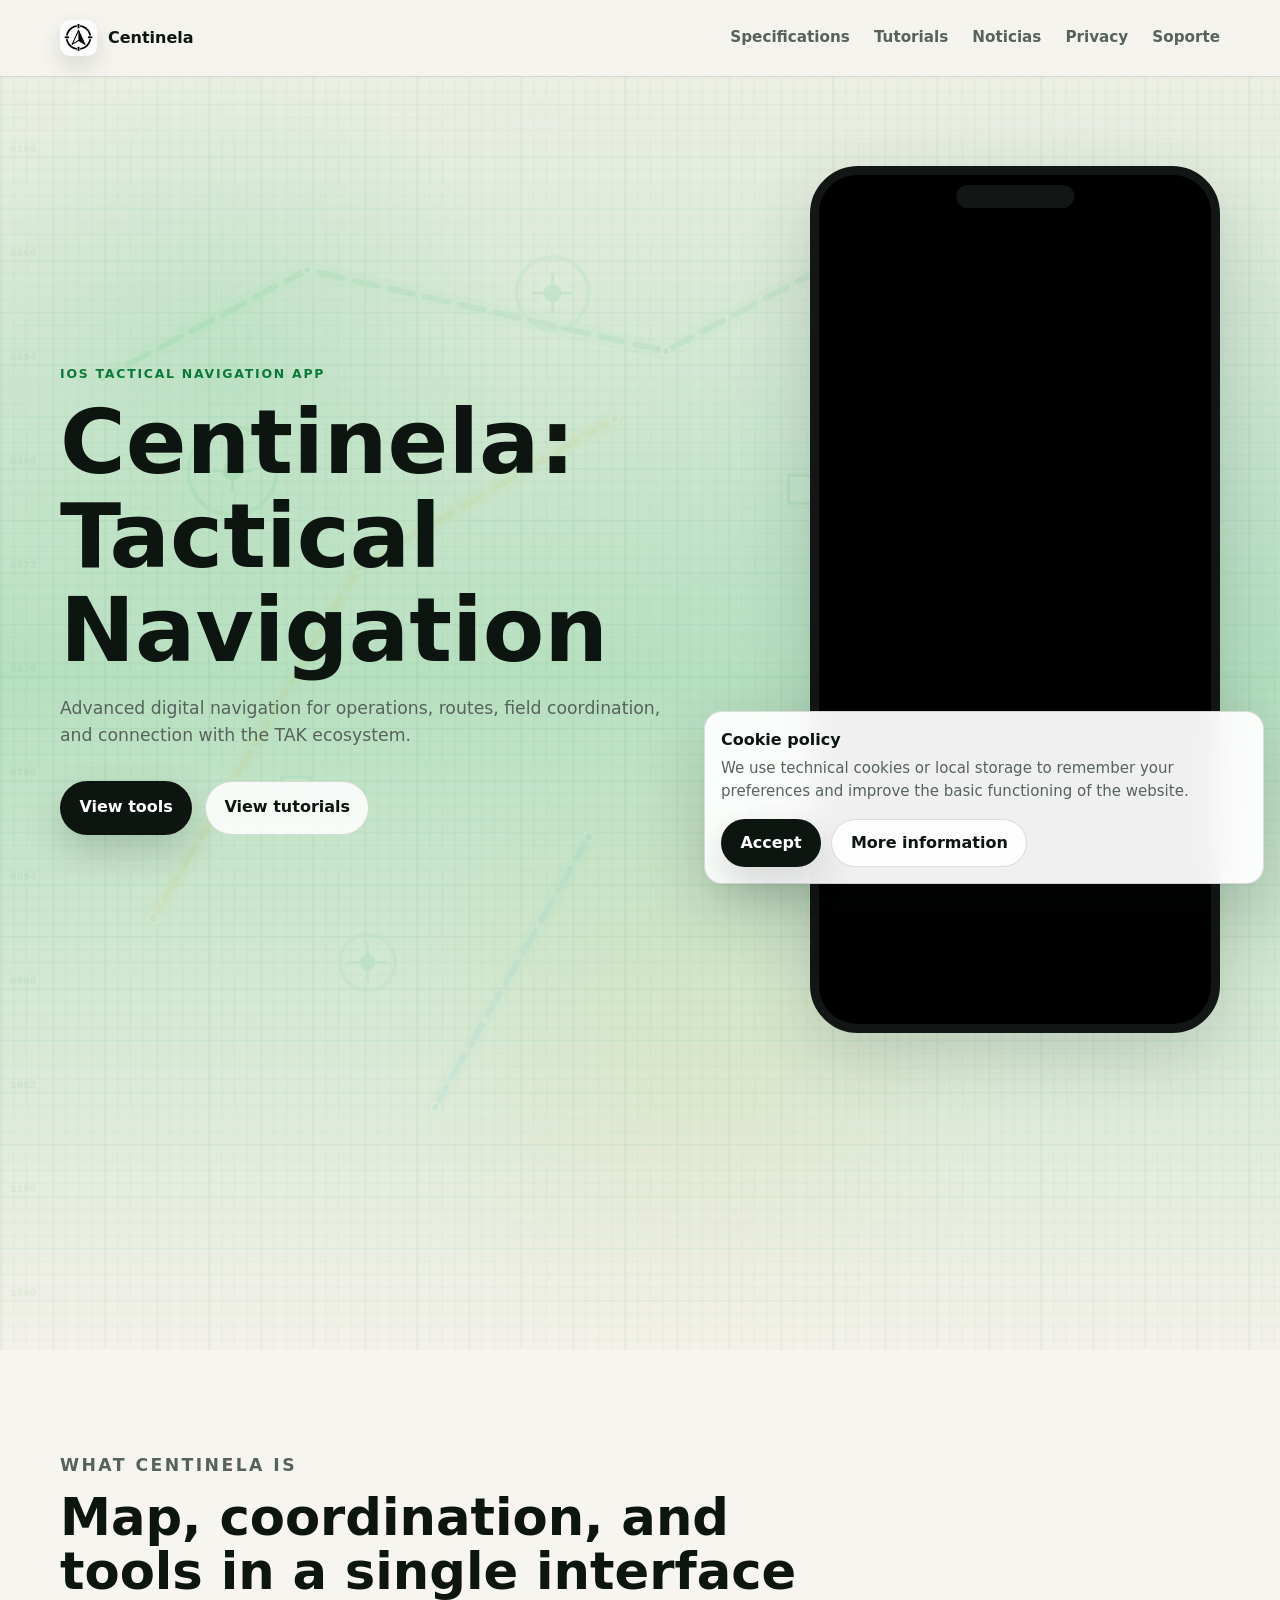
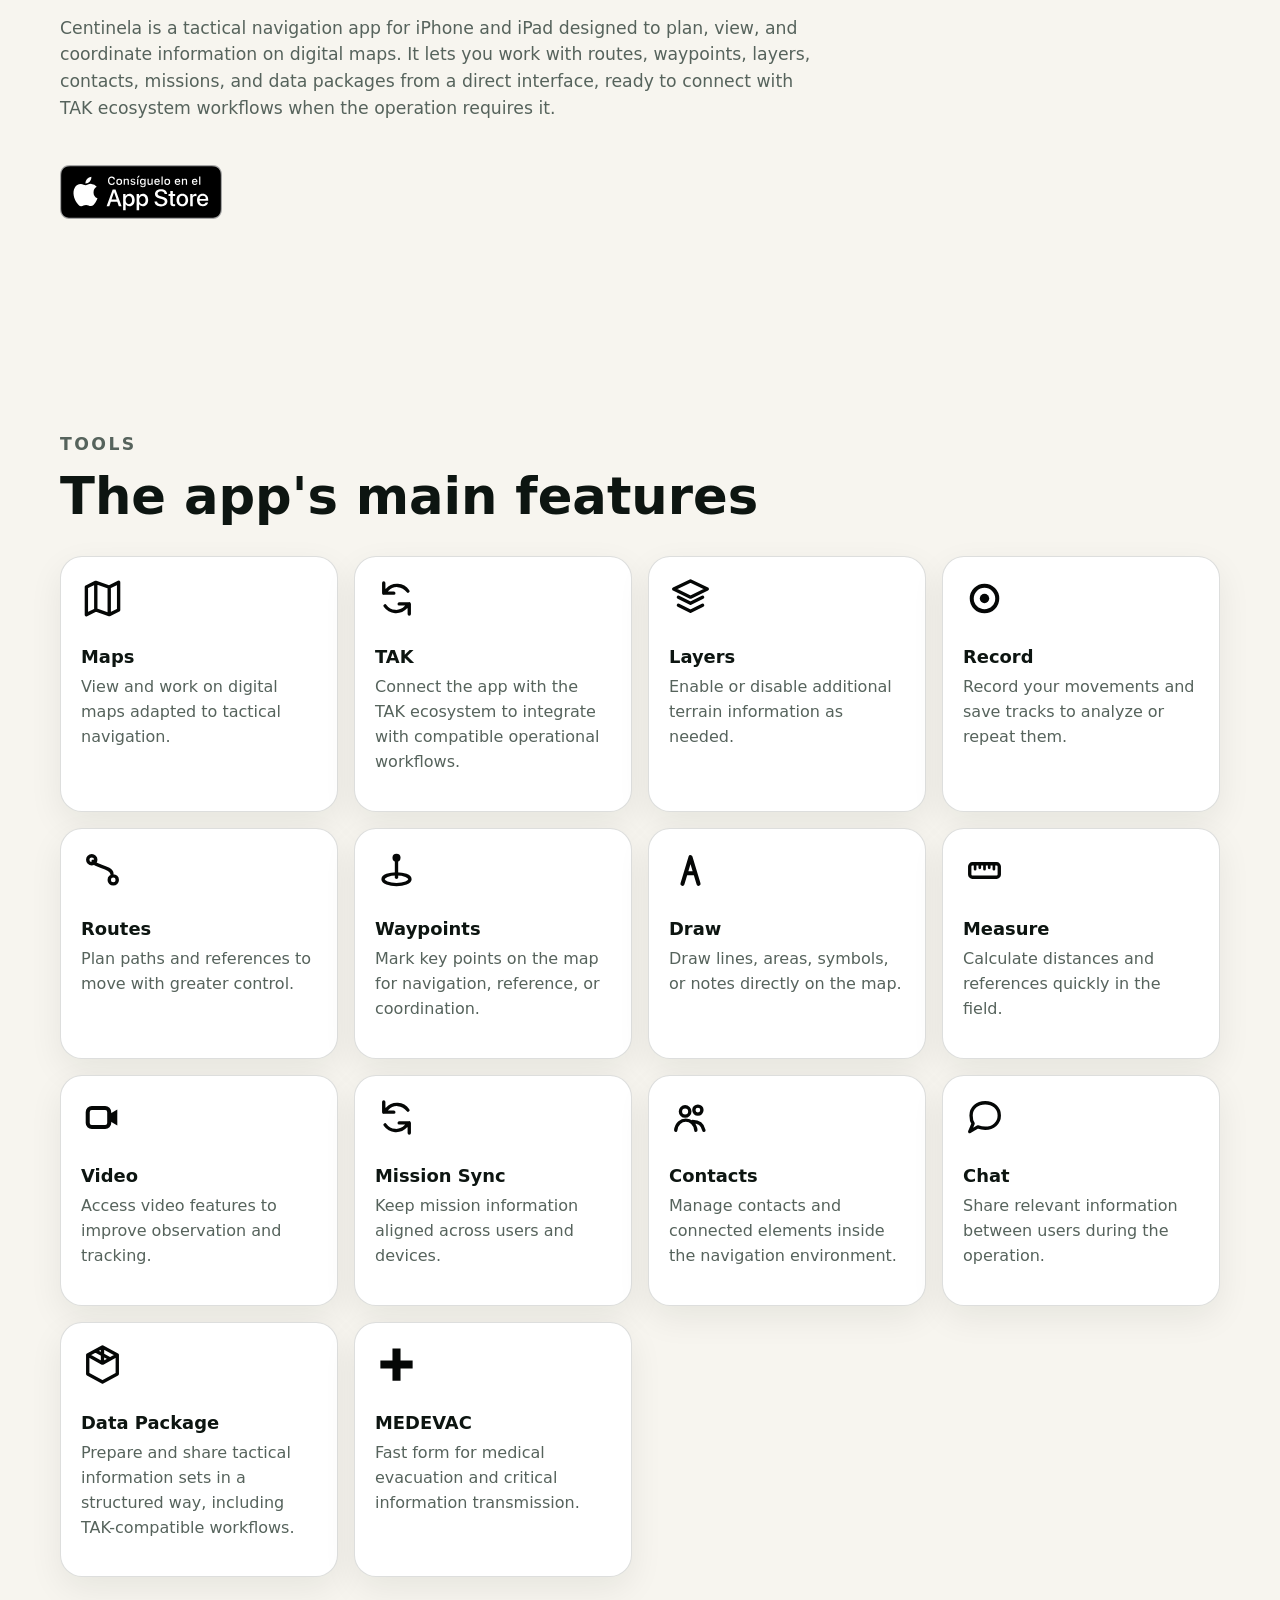
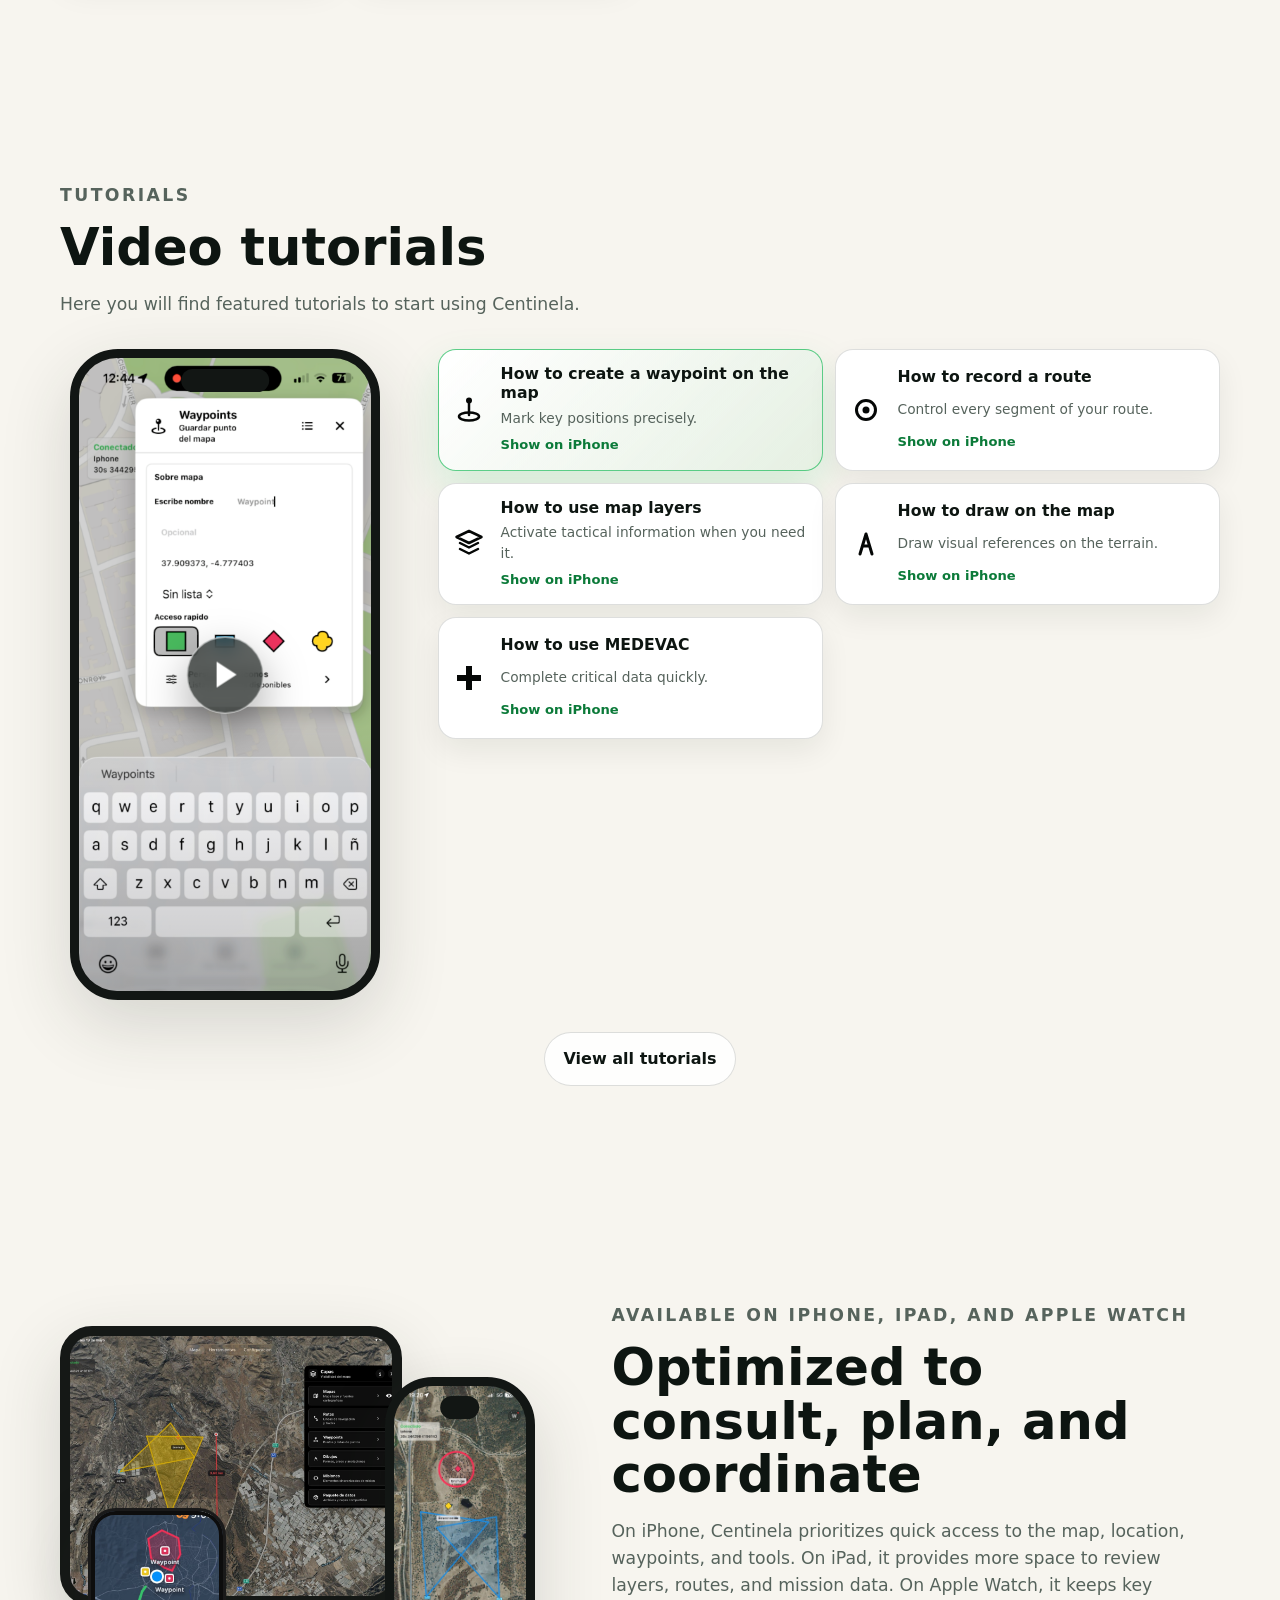
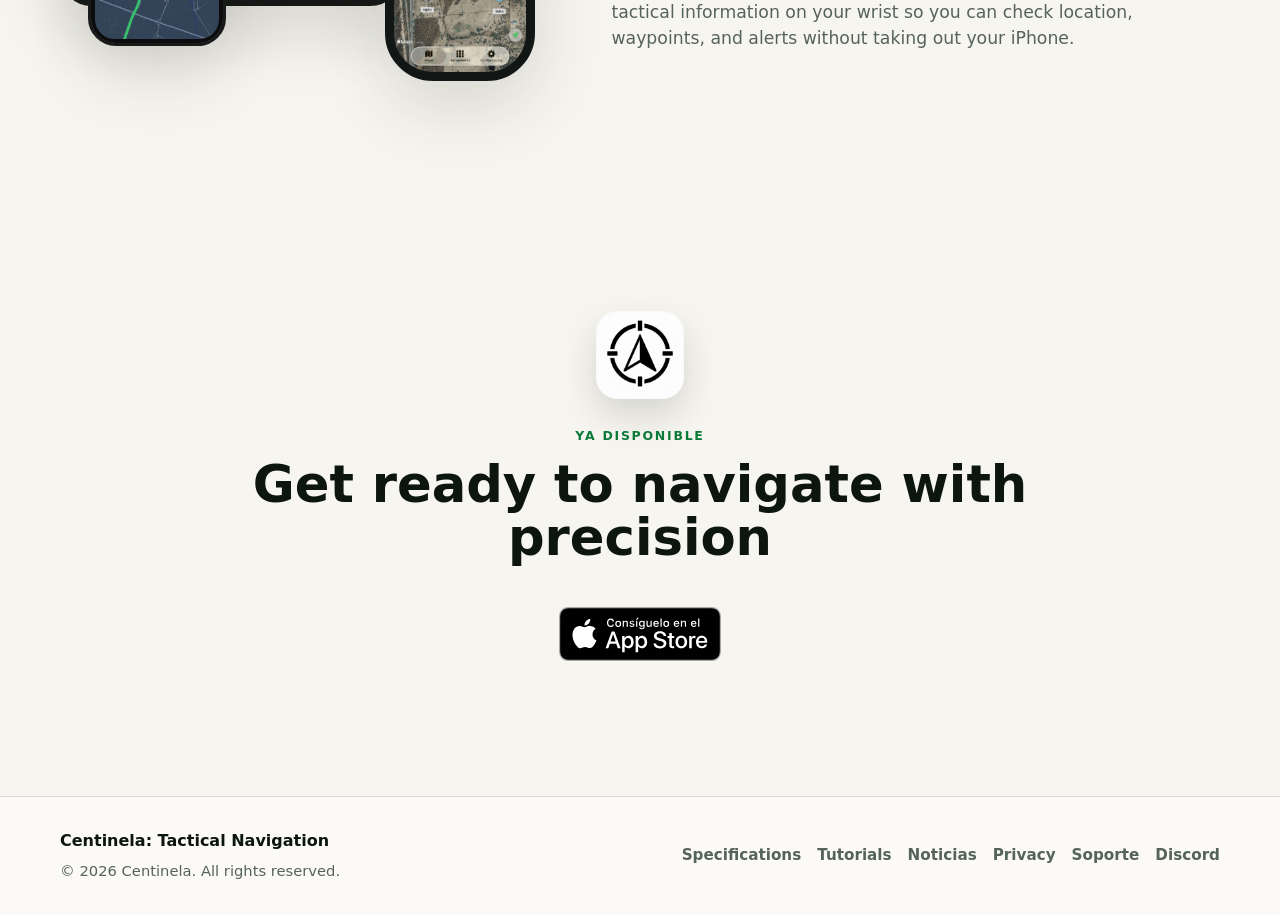
==== commit a268404d: "Añade badge de App Store en la sección intro y quita la caja del icono Co-Authored-By: Claude Opus 4" ====
--- a/index.html
+++ b/index.html
@@ -91,7 +91,7 @@
       </section>
 
       <section class="section intro" aria-labelledby="intro-title">
-        <div class="shell section-grid">
+        <div class="shell">
           <div class="section-copy reveal">
             <p class="eyebrow">Qué es Centinela</p>
             <h2 id="intro-title">Mapa, coordinación y herramientas en una sola interfaz</h2>
@@ -101,13 +101,15 @@
               waypoints, capas, contactos, misiones y paquetes de datos desde una interfaz directa,
               preparada para conectarse con flujos del ecosistema TAK cuando la operación lo requiera.
             </p>
-          </div>
-          <div class="app-panel reveal">
-            <img src="assets/images/centinela-app-icon.png" alt="Icono de la app Centinela" />
-            <div>
-              <strong>Centinela</strong>
-              <span>Navegación táctica iOS</span>
-            </div>
+            <a
+              class="app-store-badge"
+              href="https://apps.apple.com/us/app/centinela-navegaci%C3%B3n-t%C3%A1ctica/id6766572975"
+              target="_blank"
+              rel="noopener"
+              aria-label="Descargar Centinela en el App Store"
+            >
+              <img src="assets/badges/app-store-es.svg" alt="Consíguelo en el App Store" />
+            </a>
           </div>
         </div>
       </section>
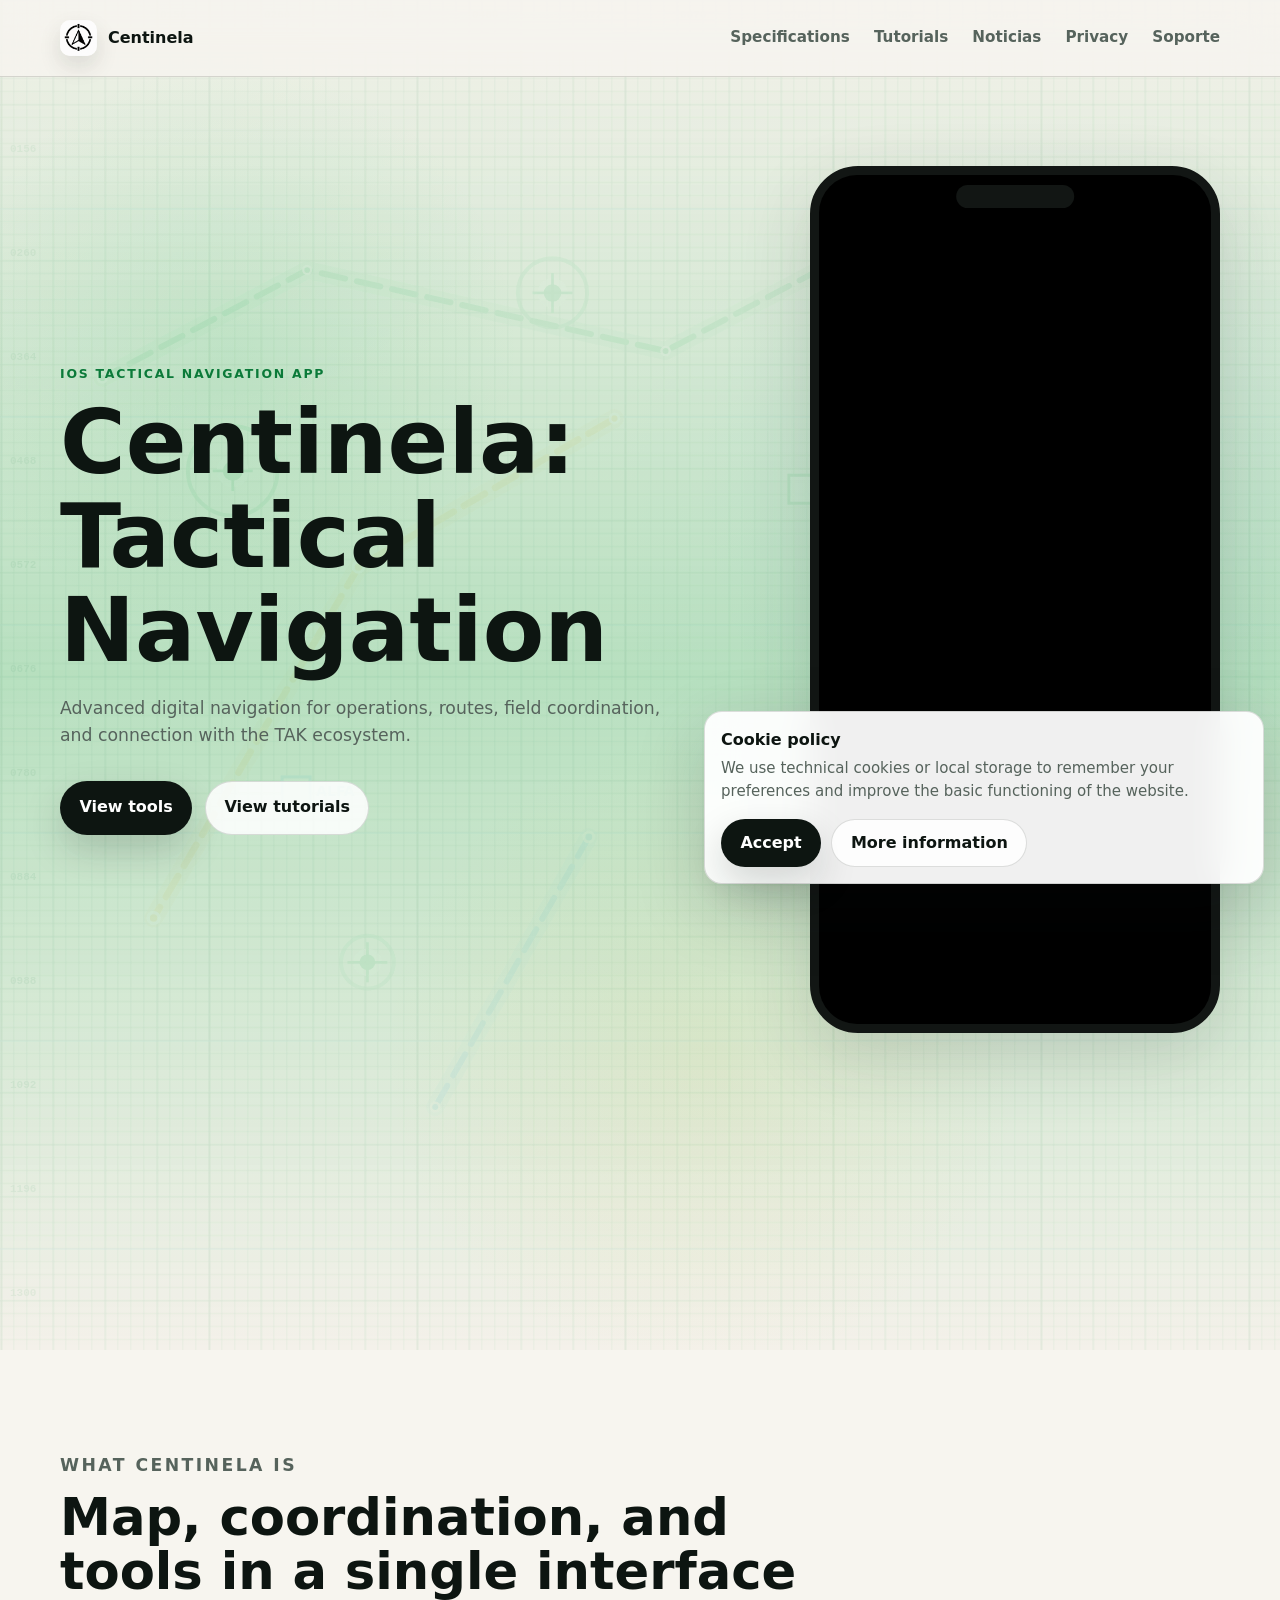
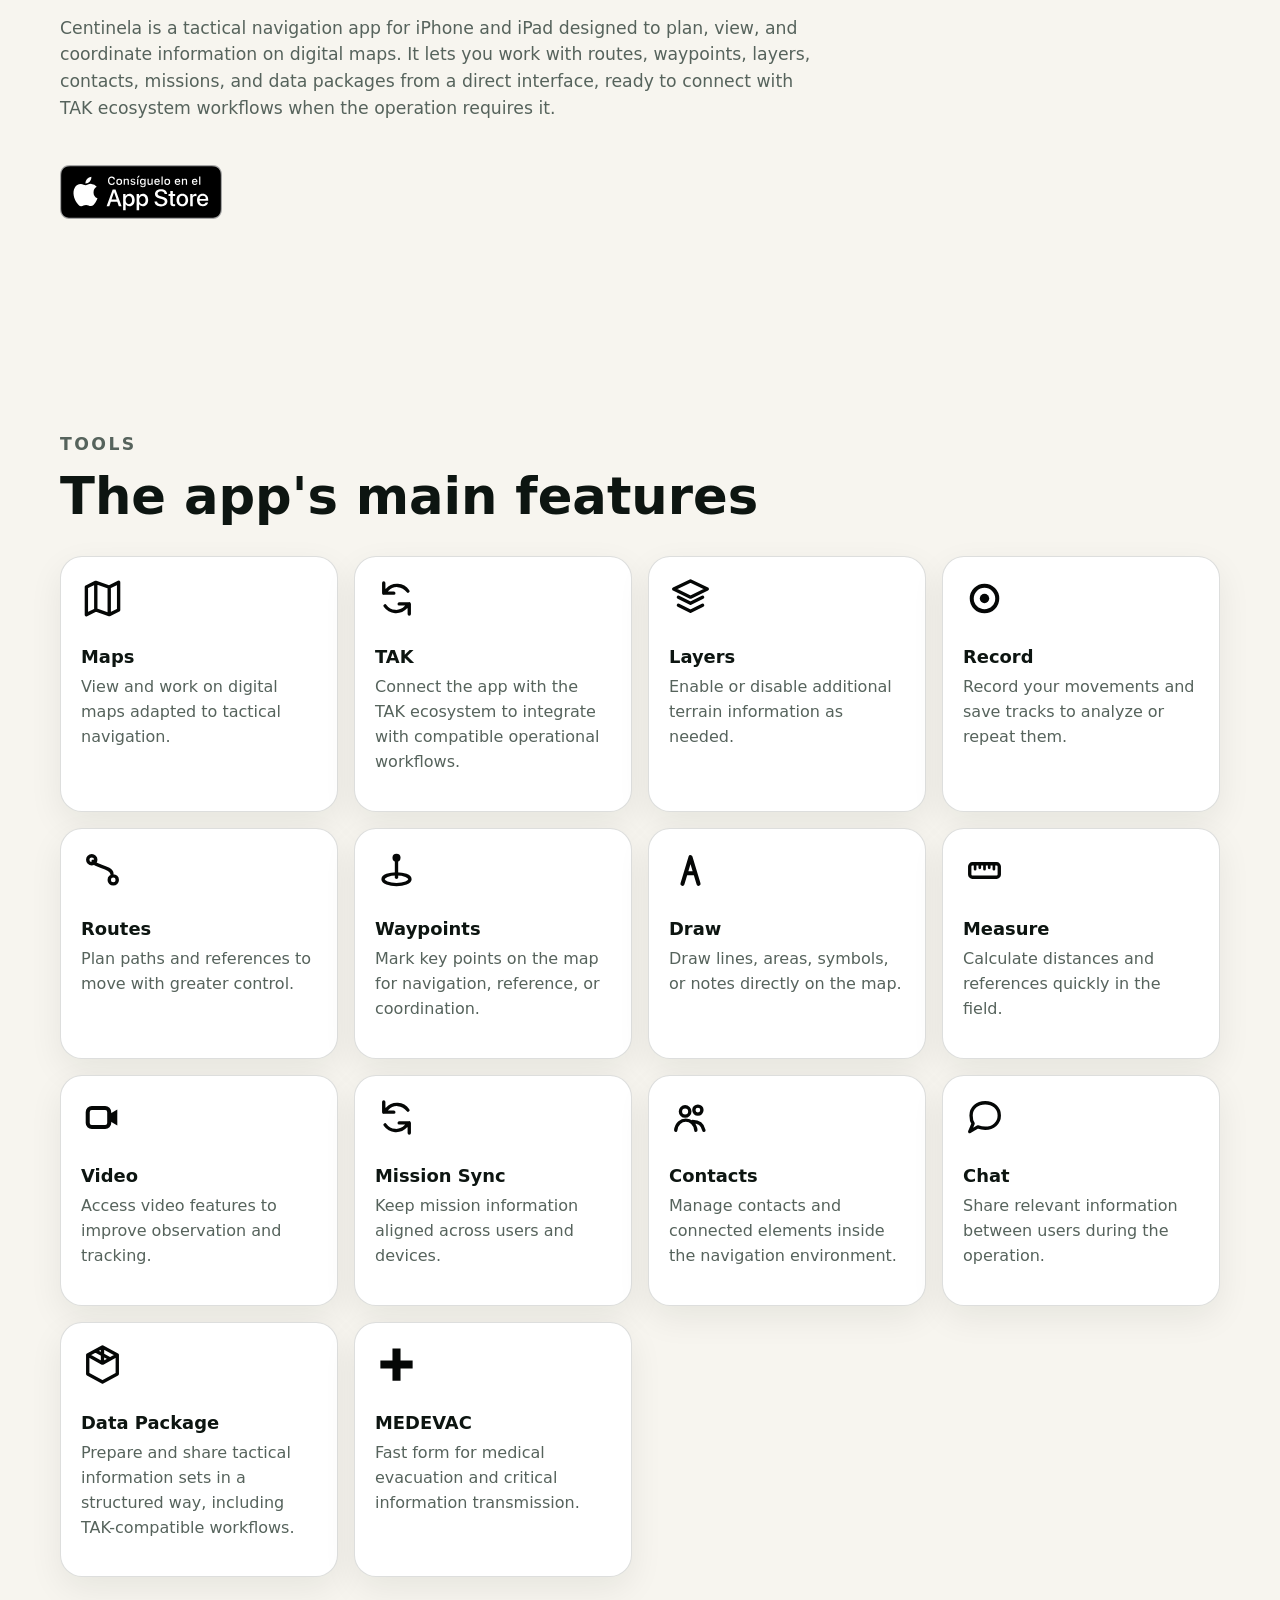
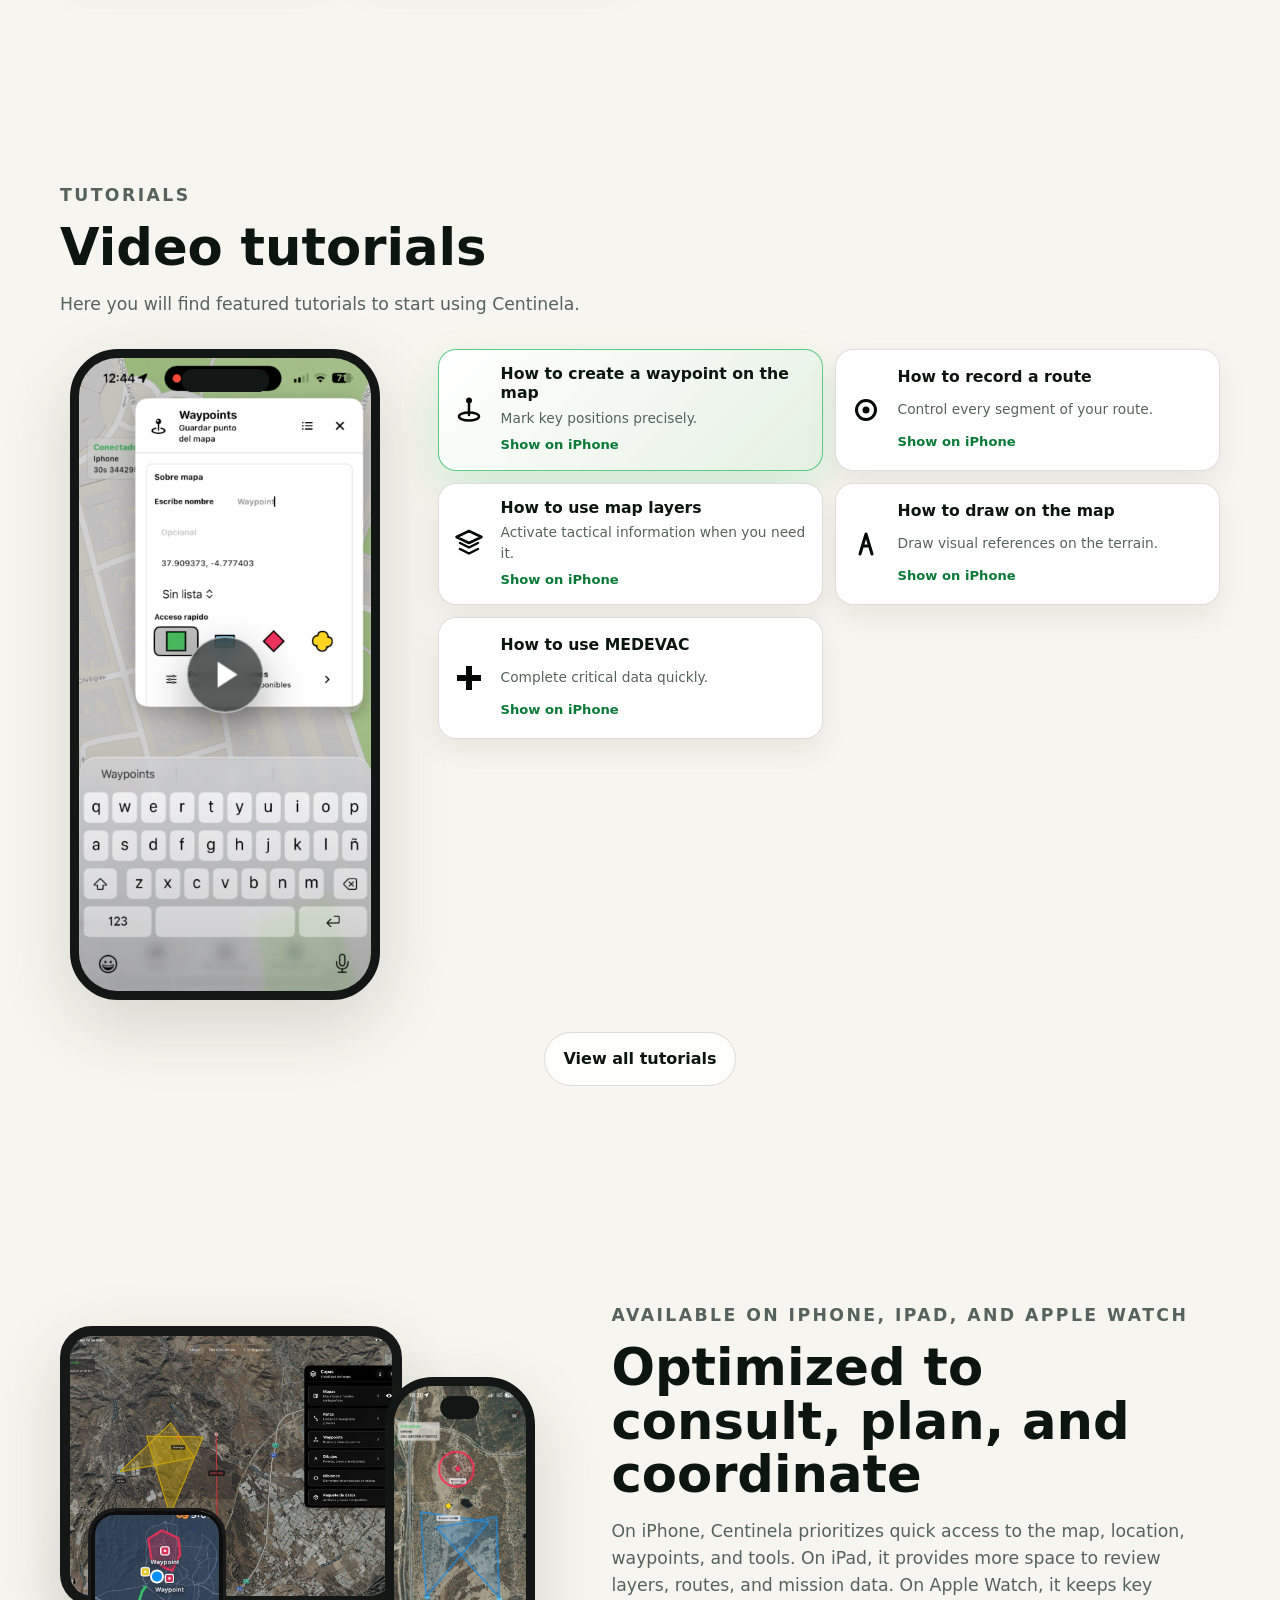
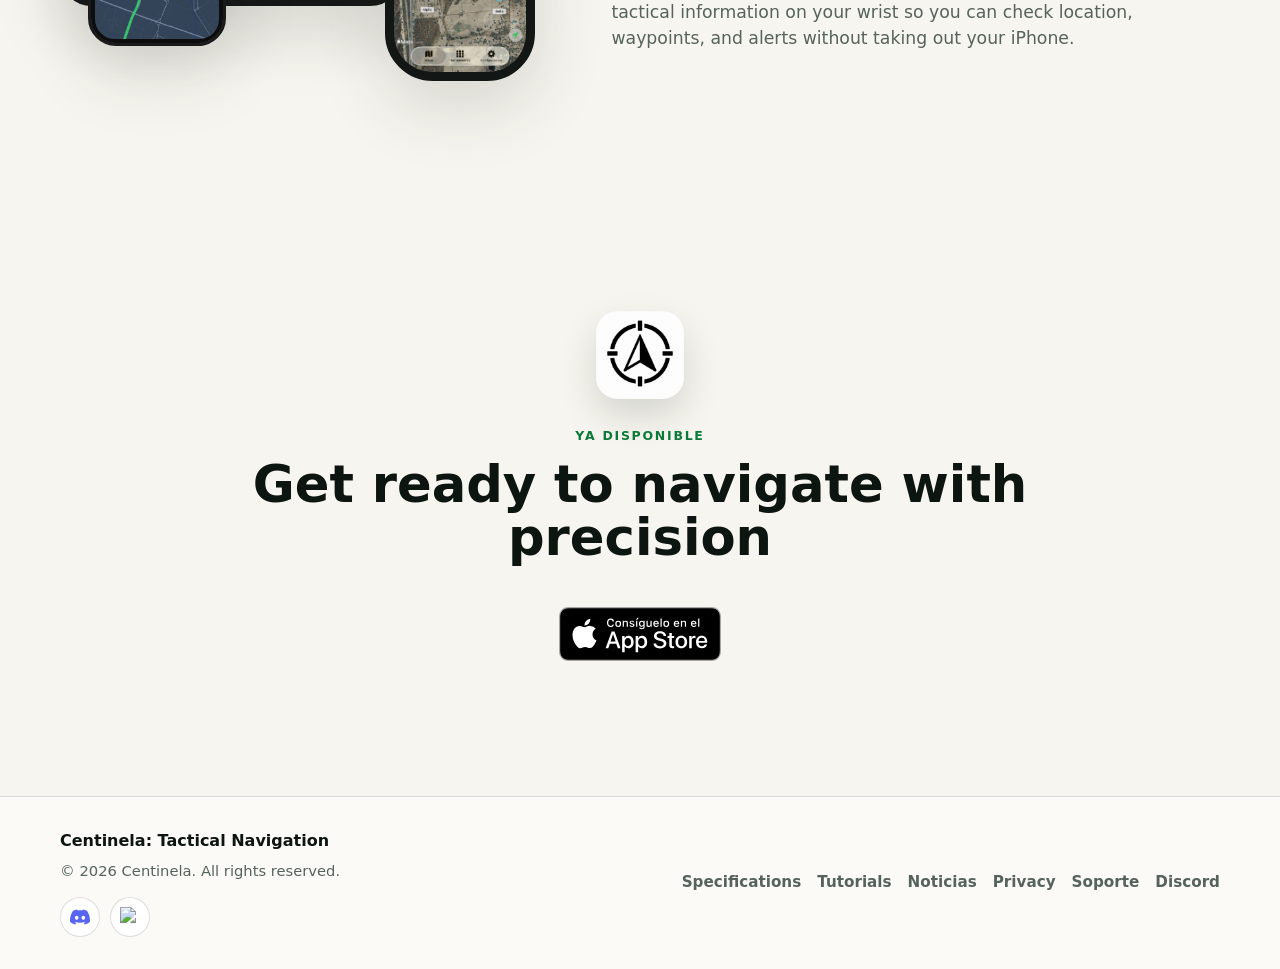
==== commit 944bdb8d: "Añade iconos de Discord y WhatsApp (acceso a noticias) - Iconos sociales en el pie de todas las pági" ====
--- a/index.html
+++ b/index.html
@@ -362,6 +362,10 @@
         <div>
           <strong>Centinela: Navegación Táctica</strong>
           <p>© <span id="copyright-year"></span> Centinela. Todos los derechos reservados.</p>
+          <div class="social-links">
+            <a href="https://discord.gg/tJdQnWvt" target="_blank" rel="noopener" aria-label="Discord de Centinela"><img src="assets/icons/discord.svg" alt="Discord" /></a>
+            <a href="https://whatsapp.com/channel/0029VbD3IBv2ZjCs3SlrxM1f" target="_blank" rel="noopener" aria-label="Canal de WhatsApp de Centinela"><img src="assets/icons/whatsapp.svg" alt="WhatsApp" /></a>
+          </div>
         </div>
         <nav aria-label="Enlaces de pie de página">
           <a href="especificaciones.html">Especificaciones</a>
--- a/styles.css
+++ b/styles.css
@@ -1689,3 +1689,29 @@
   outline-offset: 4px;
   border-radius: 8px;
 }
+
+/* Iconos sociales (Discord / WhatsApp) */
+.social-links {
+  display: flex;
+  gap: 0.6rem;
+  margin-top: 0.9rem;
+}
+.social-links a {
+  display: inline-flex;
+  align-items: center;
+  justify-content: center;
+  width: 40px;
+  height: 40px;
+  border-radius: 50%;
+  background: var(--surface-solid);
+  border: 1px solid var(--line);
+  transition: transform 0.15s ease, box-shadow 0.15s ease;
+}
+.social-links a:hover {
+  transform: translateY(-2px);
+  box-shadow: var(--shadow);
+}
+.social-links img {
+  width: 20px;
+  height: 20px;
+}
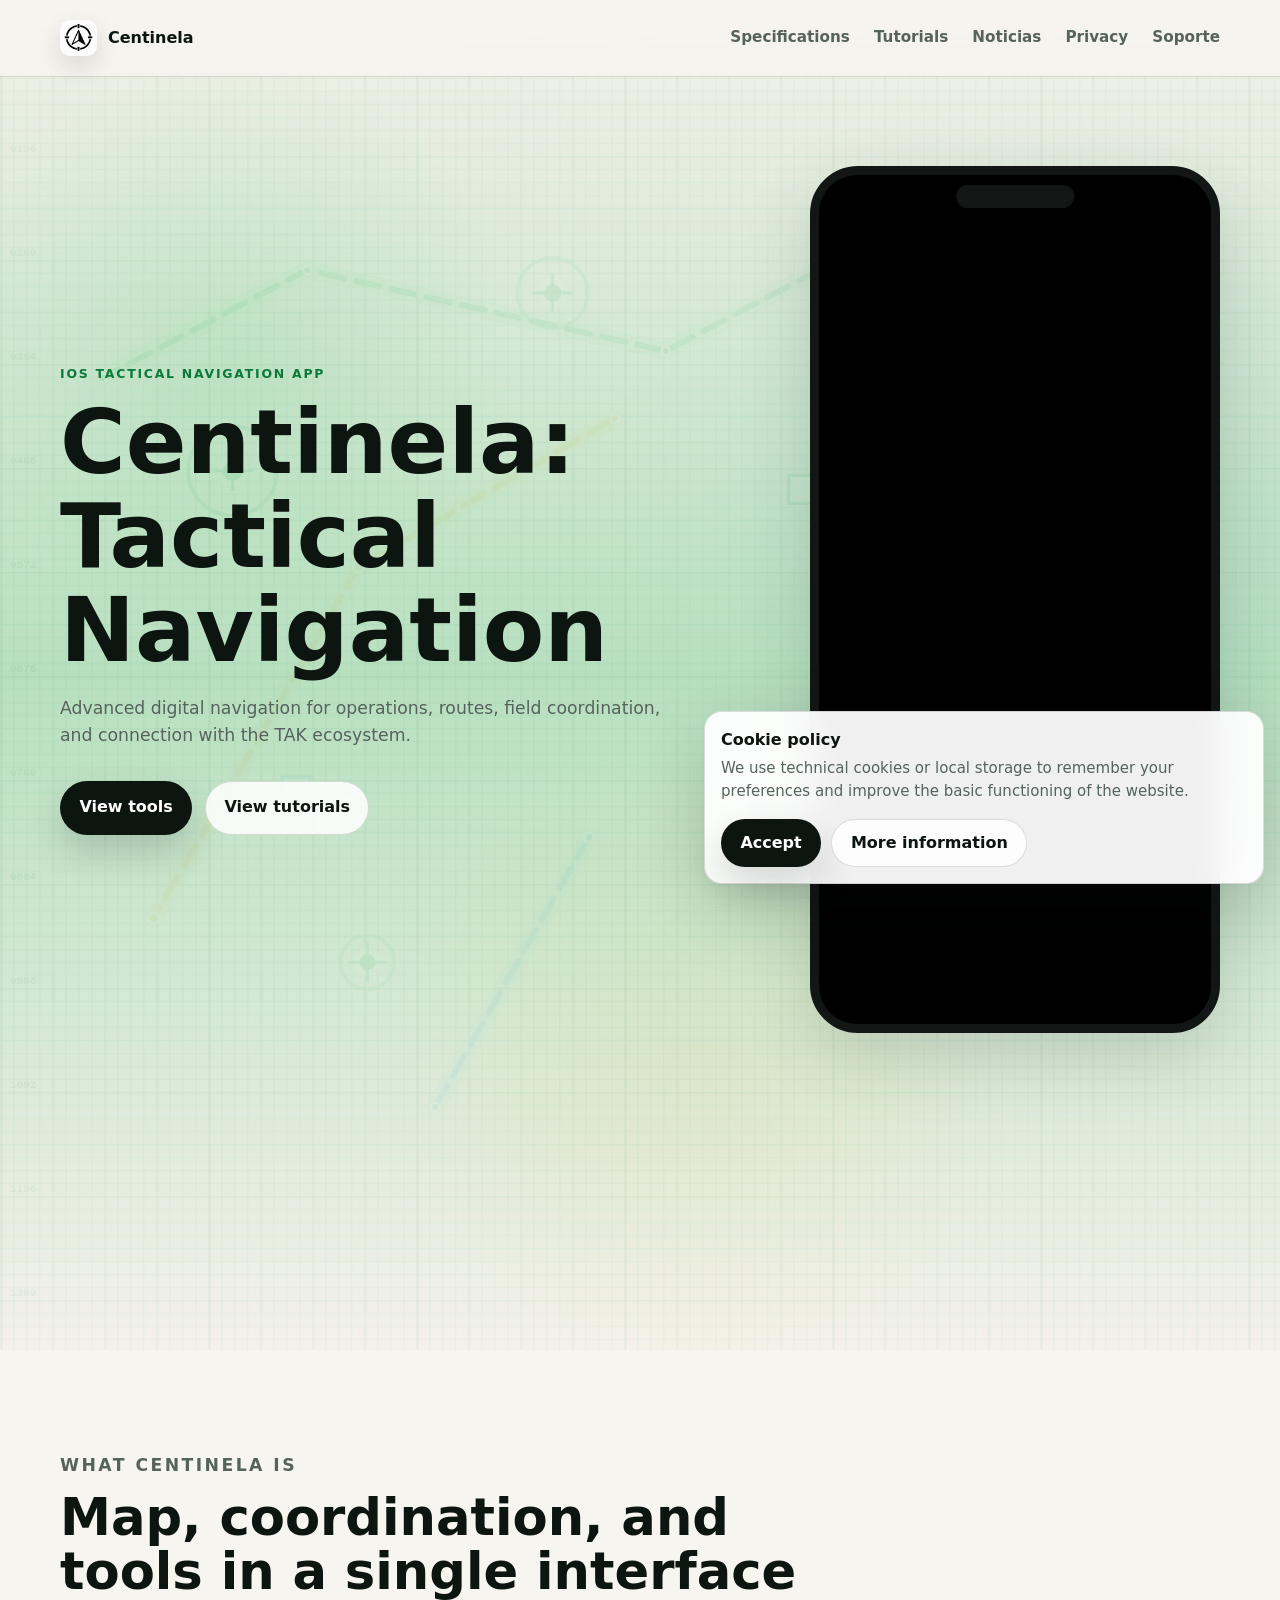
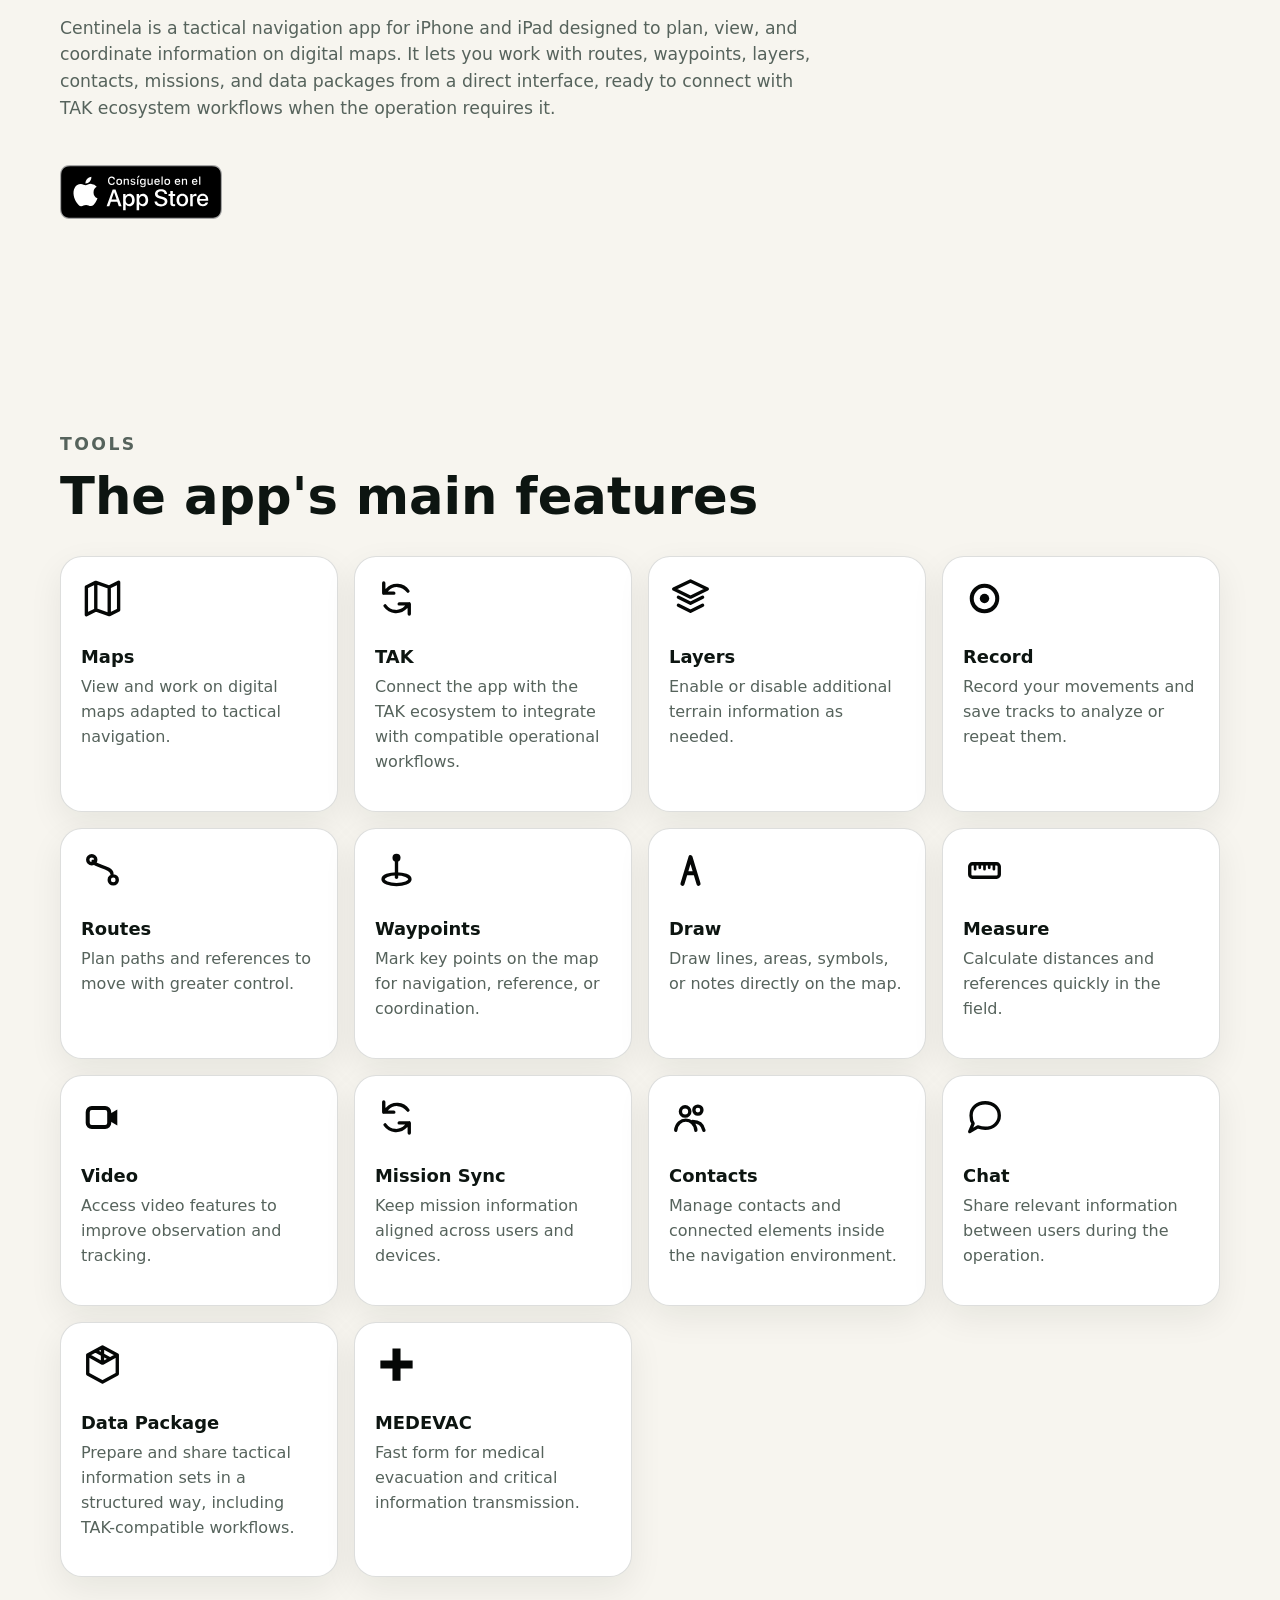
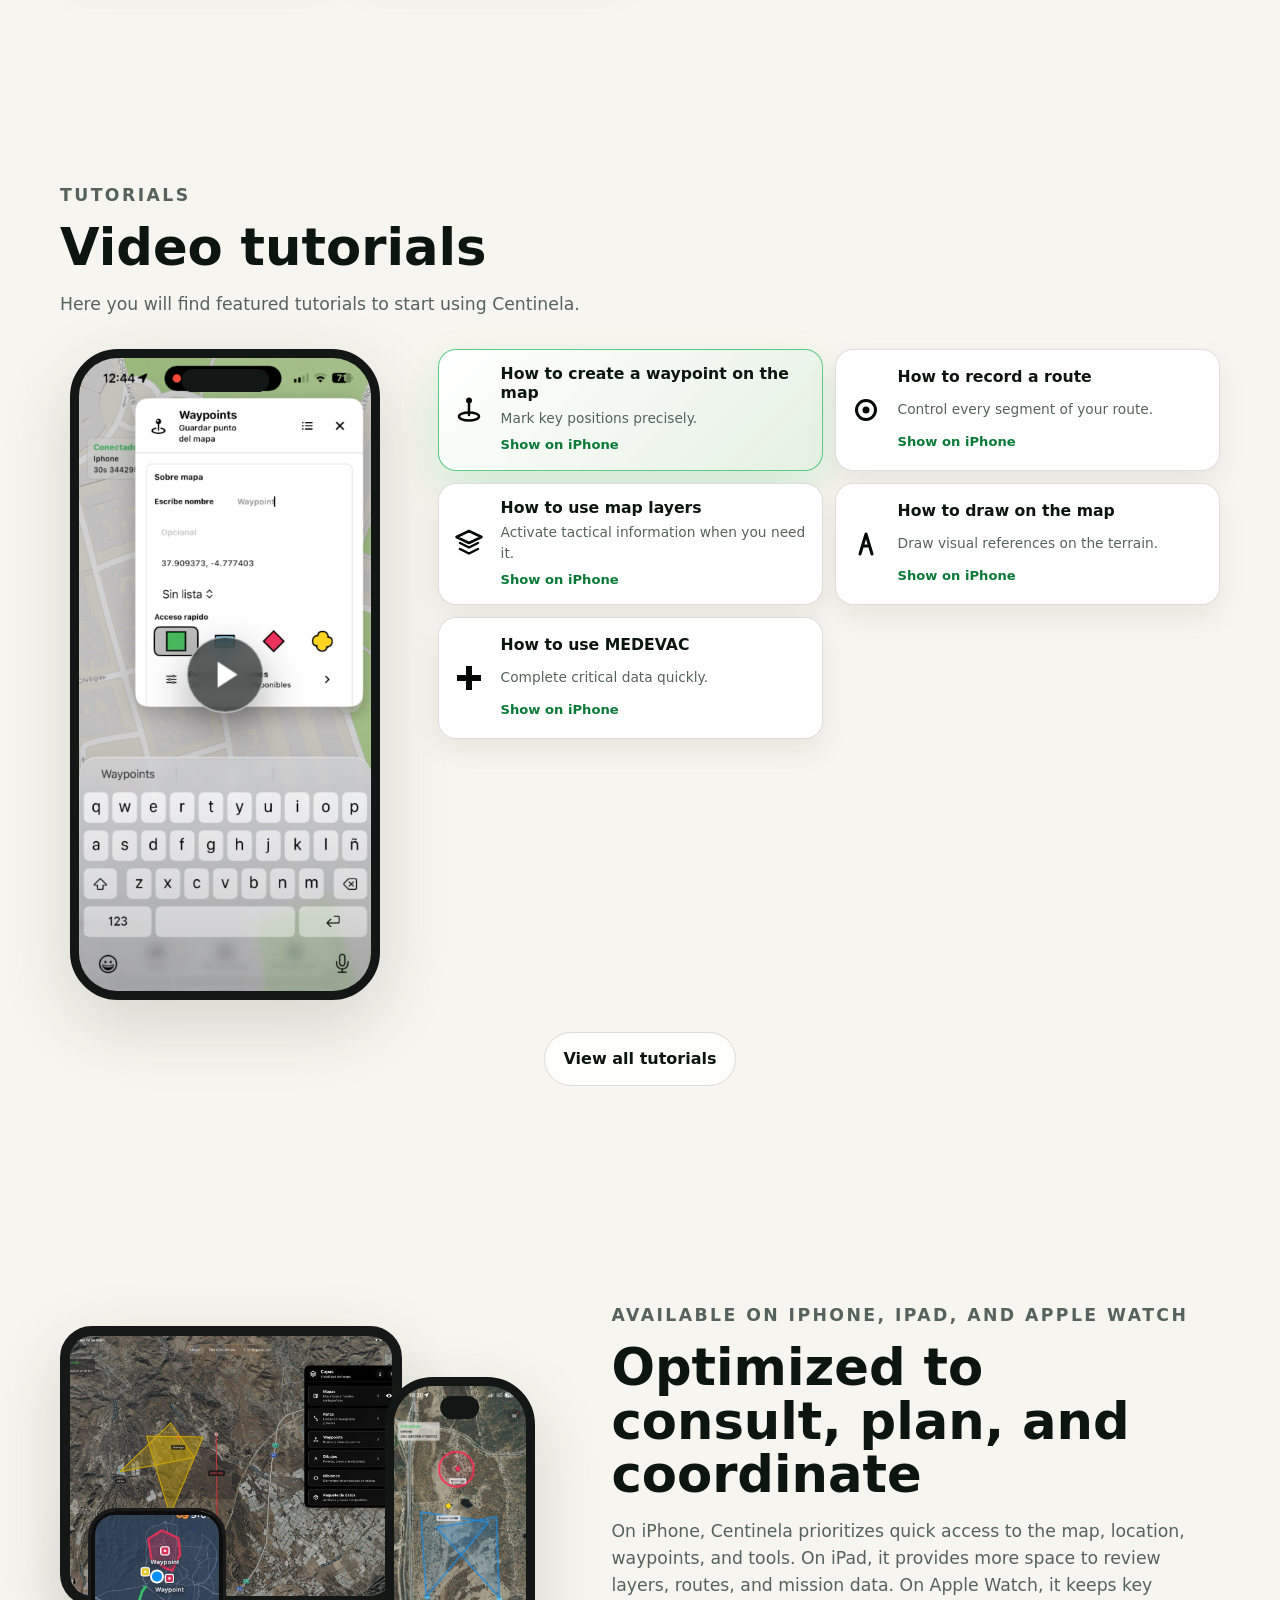
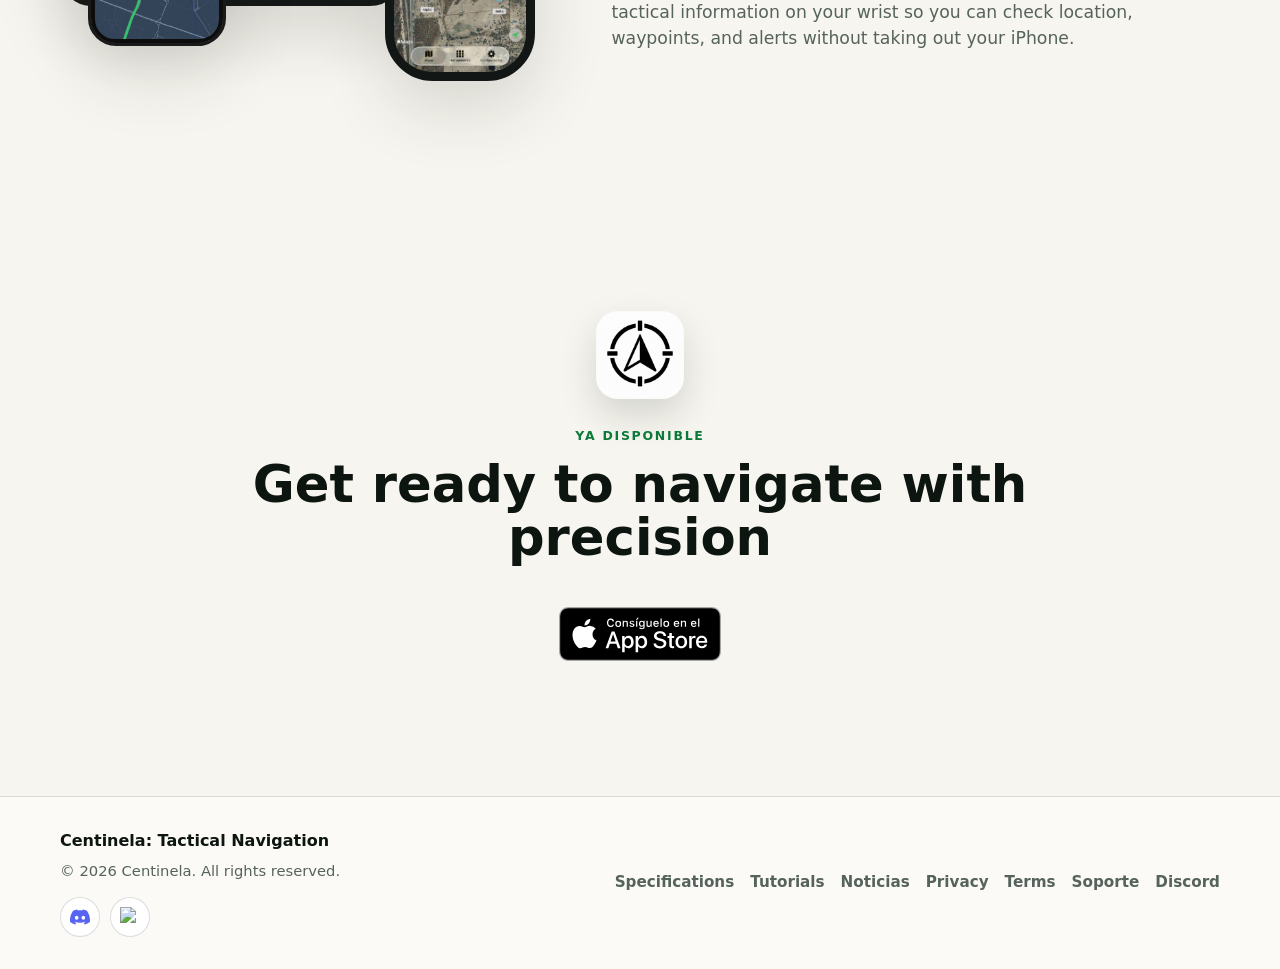
==== commit a13a744d: "Add legal liability terms" ====
--- a/index.html
+++ b/index.html
@@ -372,6 +372,7 @@
           <a href="tutoriales.html">Tutoriales</a>
           <a href="noticias.html">Noticias</a>
           <a href="privacidad.html">Privacidad</a>
+          <a href="privacidad.html#terminos">Términos</a>
           <a href="soporte.html">Soporte</a>
           <a href="https://discord.gg/jWzjWPPz" target="_blank" rel="noopener">Discord</a>
         </nav>
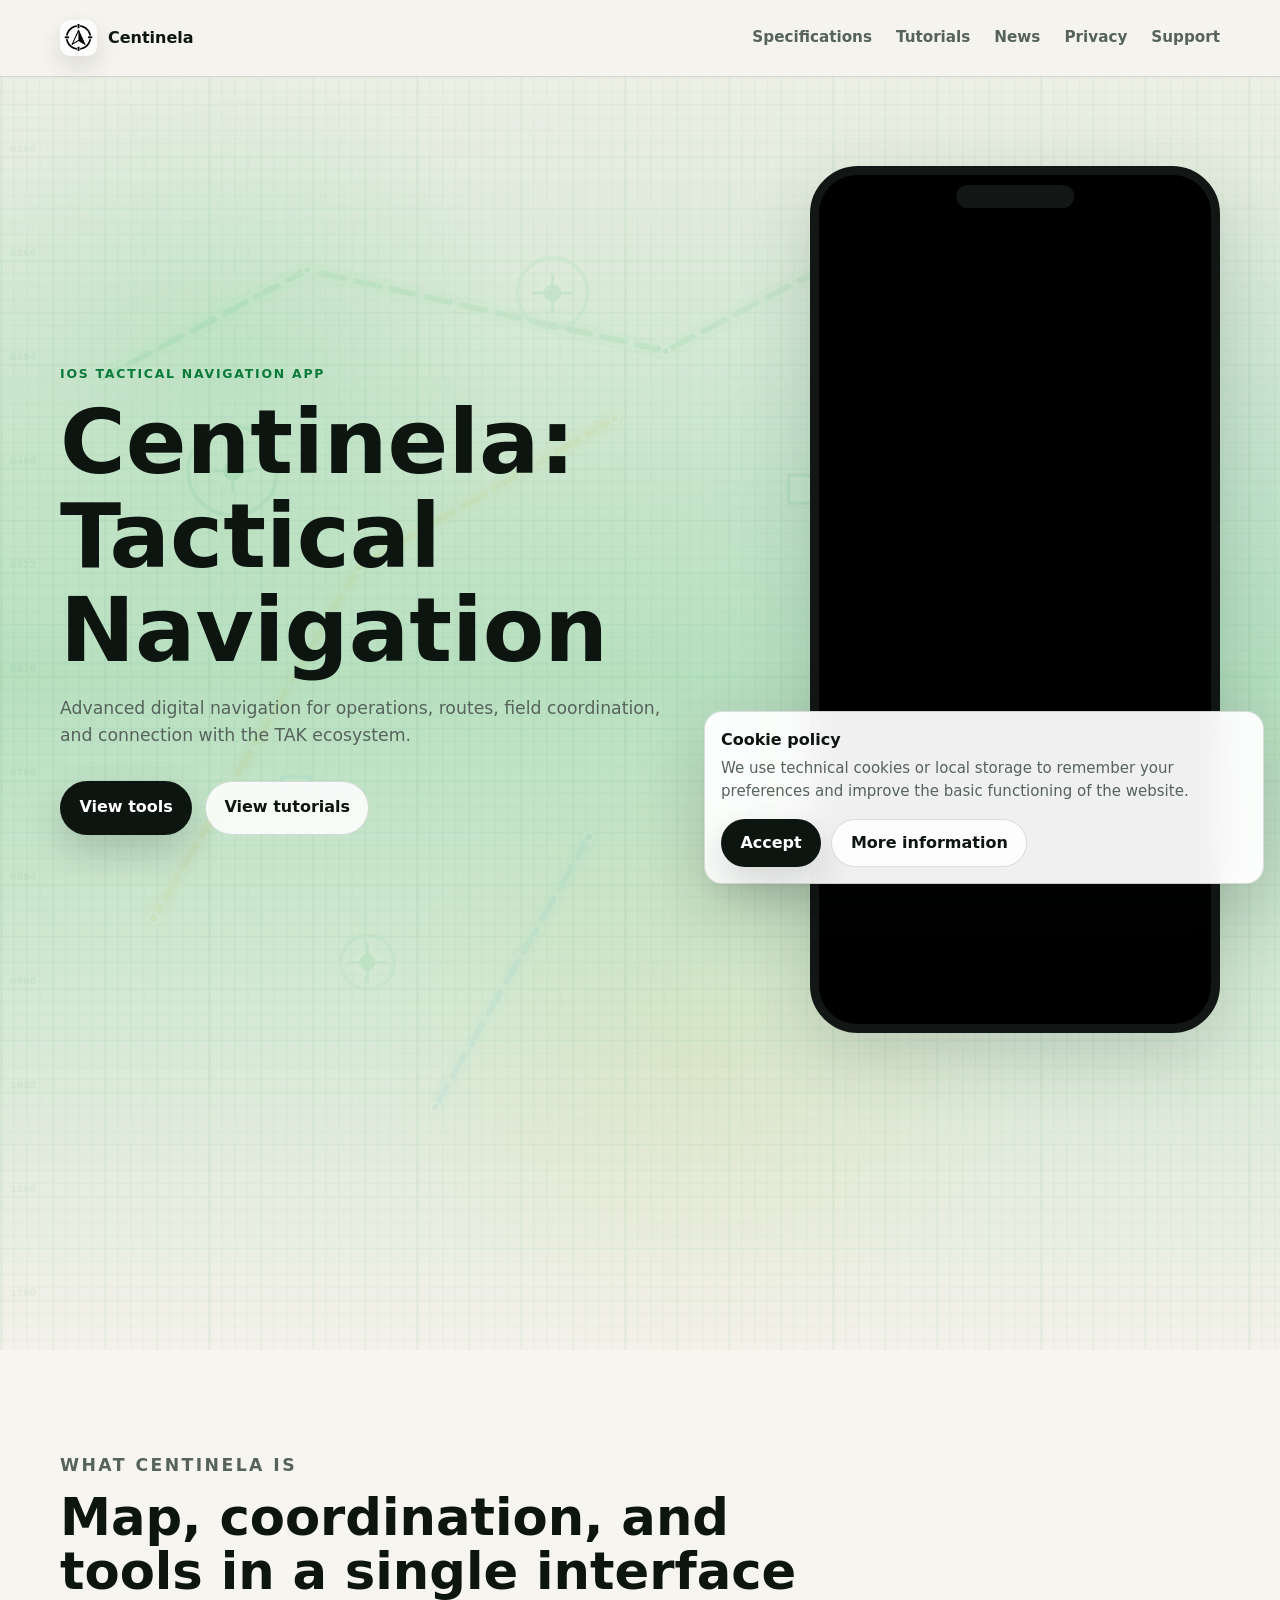
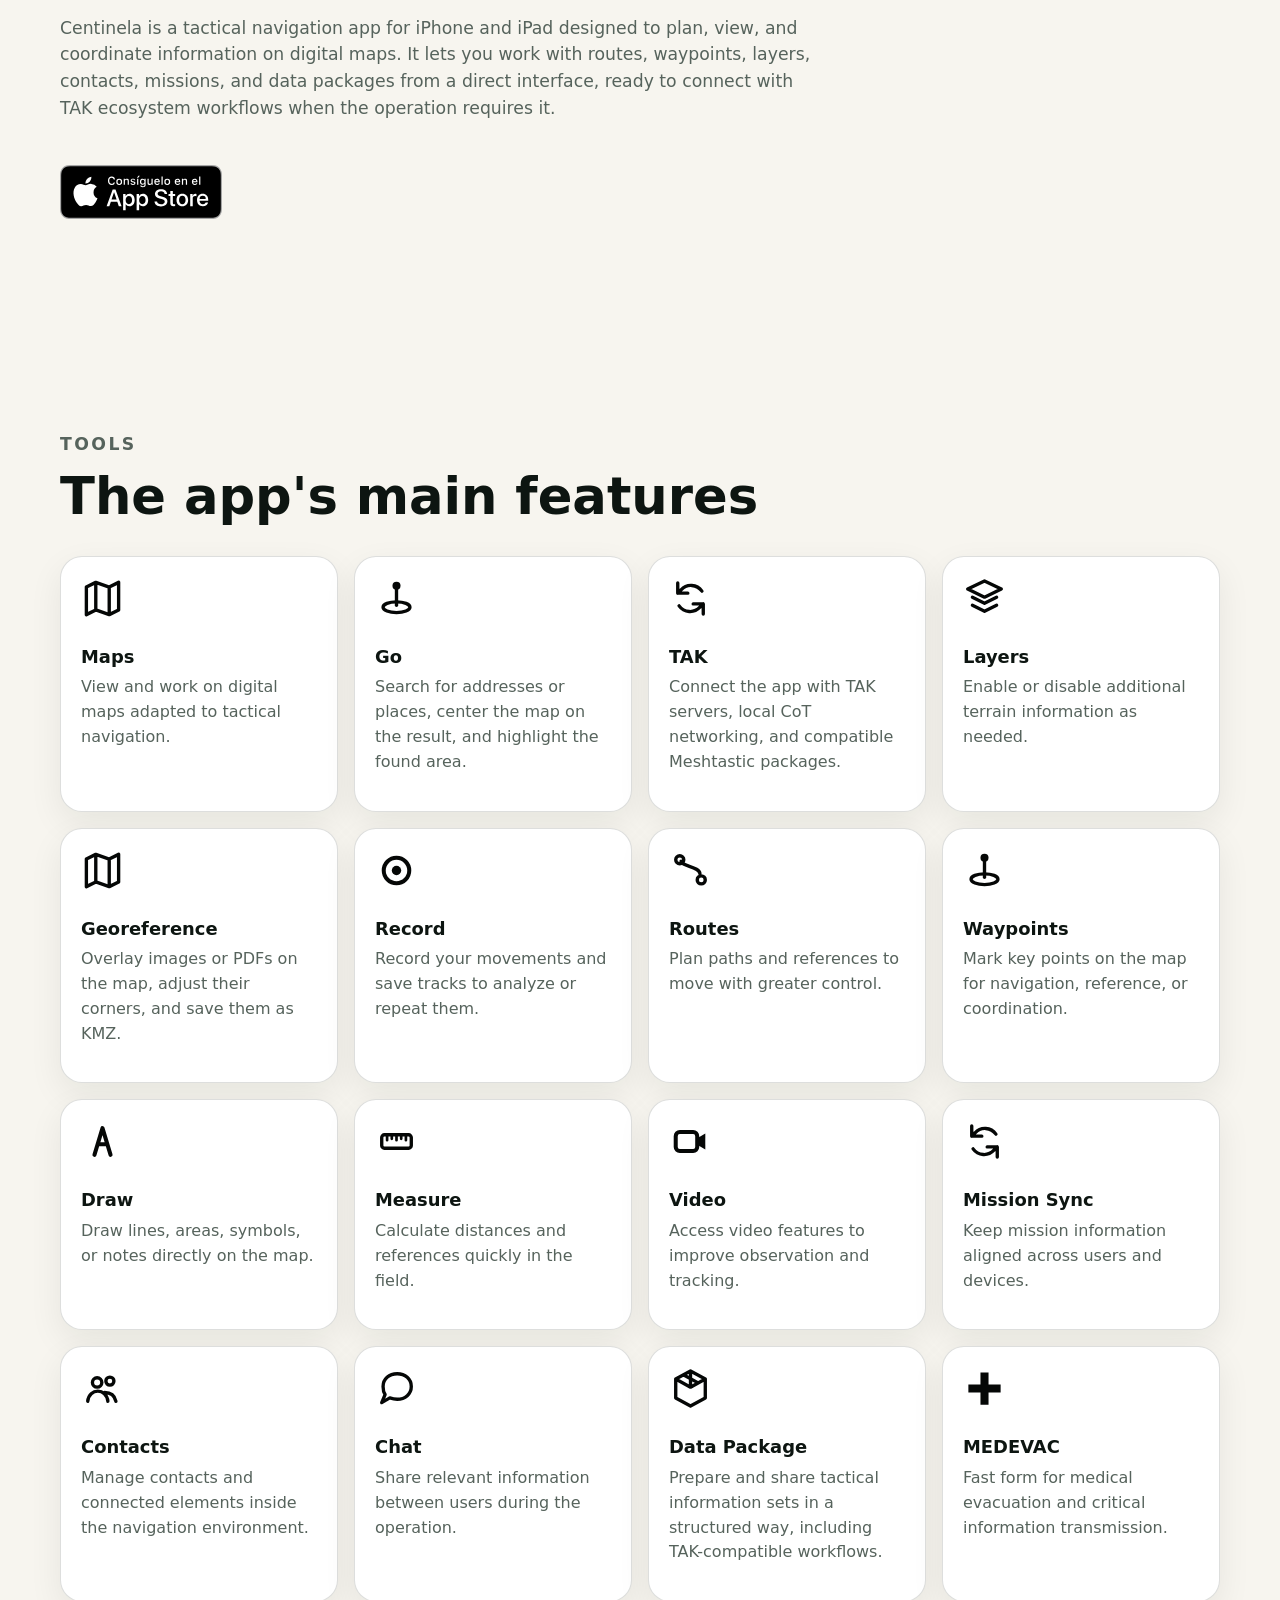
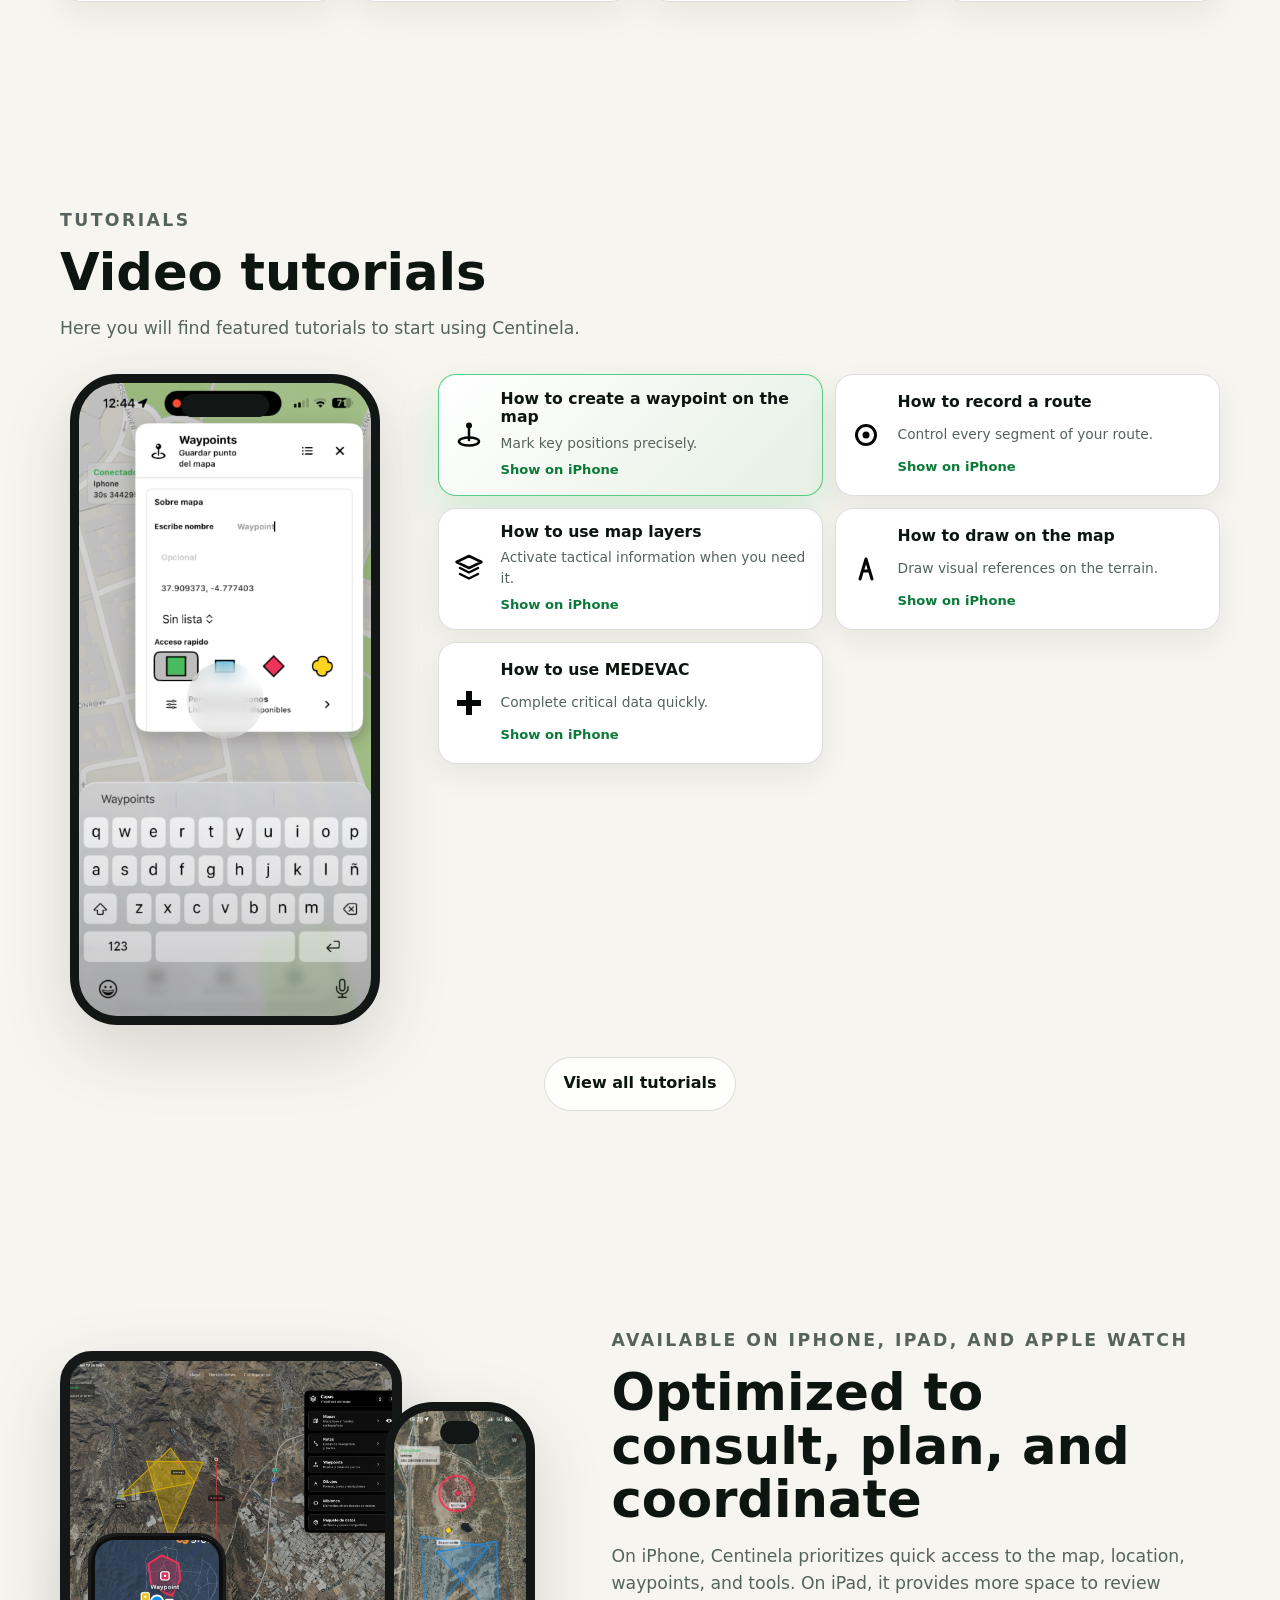
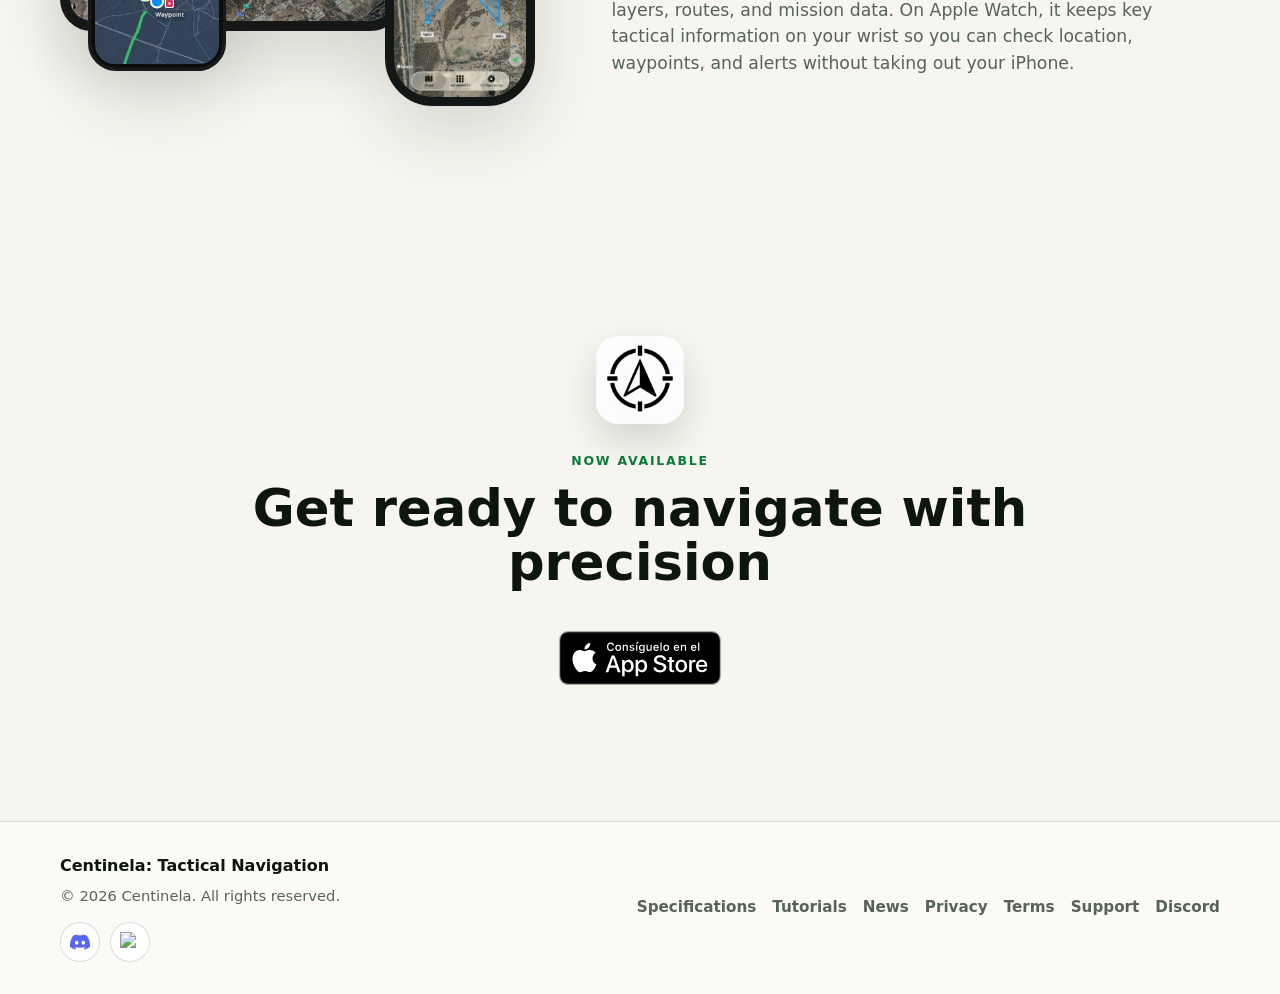
==== commit 7a9bf131: "Landing: nuevas herramientas de Centinela" ====
--- a/index.html
+++ b/index.html
@@ -128,14 +128,24 @@
               <p>Visualiza y trabaja sobre mapas digitales adaptados a la navegación táctica.</p>
             </article>
             <article class="tool-card reveal">
+              <span data-icon="waypoint"></span>
+              <h3>Ir</h3>
+              <p>Busca direcciones o lugares, centra el mapa en el resultado y resalta la zona encontrada.</p>
+            </article>
+            <article class="tool-card reveal">
               <span data-icon="sync"></span>
               <h3>TAK</h3>
-              <p>Conecta la app con el ecosistema TAK para integrarse en flujos operativos compatibles.</p>
+              <p>Conecta la app con servidores TAK, red local CoT y paquetes Meshtastic compatibles.</p>
             </article>
             <article class="tool-card reveal">
               <span data-icon="layers"></span>
               <h3>Capas</h3>
               <p>Activa o desactiva información adicional sobre el terreno según tus necesidades.</p>
+            </article>
+            <article class="tool-card reveal">
+              <span data-icon="map"></span>
+              <h3>Georreferenciar</h3>
+              <p>Superpone imágenes o PDF sobre el mapa, ajusta sus esquinas y guárdalos como KMZ.</p>
             </article>
             <article class="tool-card reveal">
               <span data-icon="record"></span>
@@ -379,6 +389,7 @@
       </div>
     </footer>
     <script src="i18n.js"></script>
+    <script src="i18n-extra.js"></script>
     <script src="script.js"></script>
   </body>
 </html>
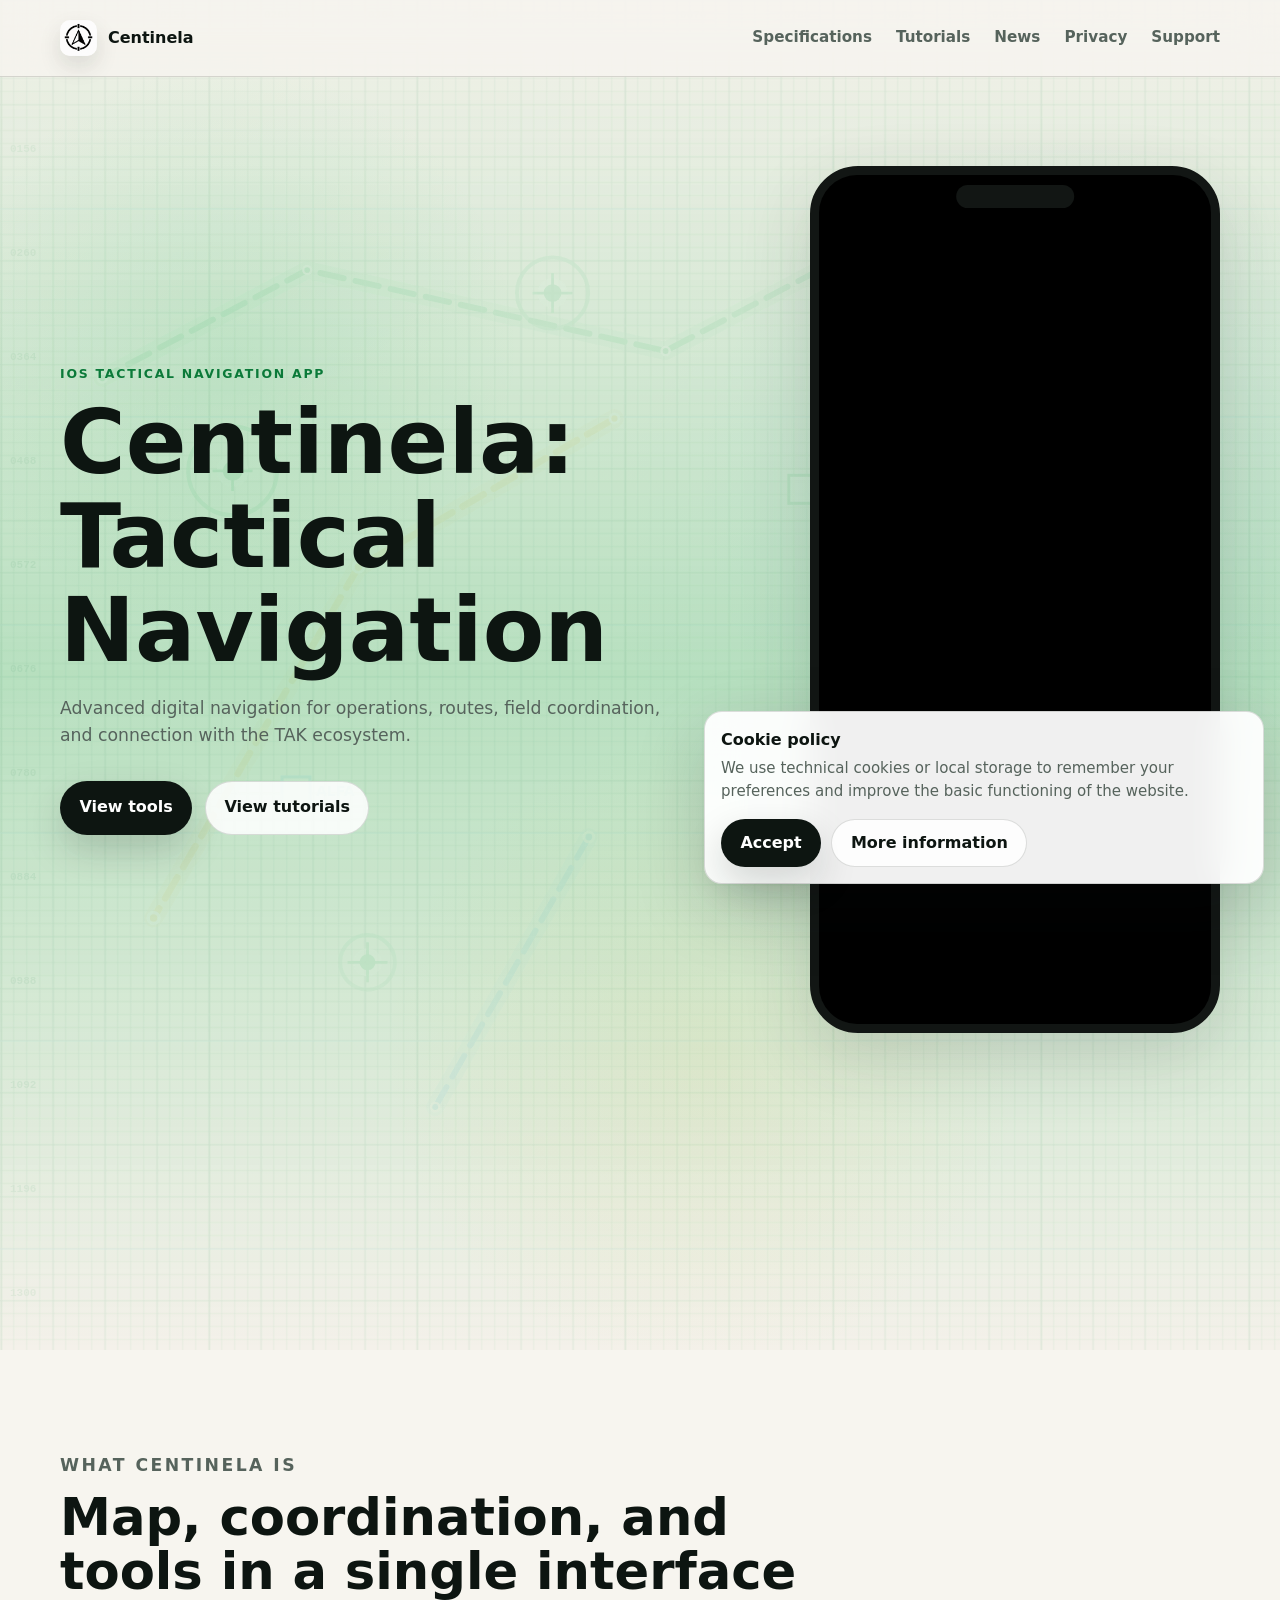
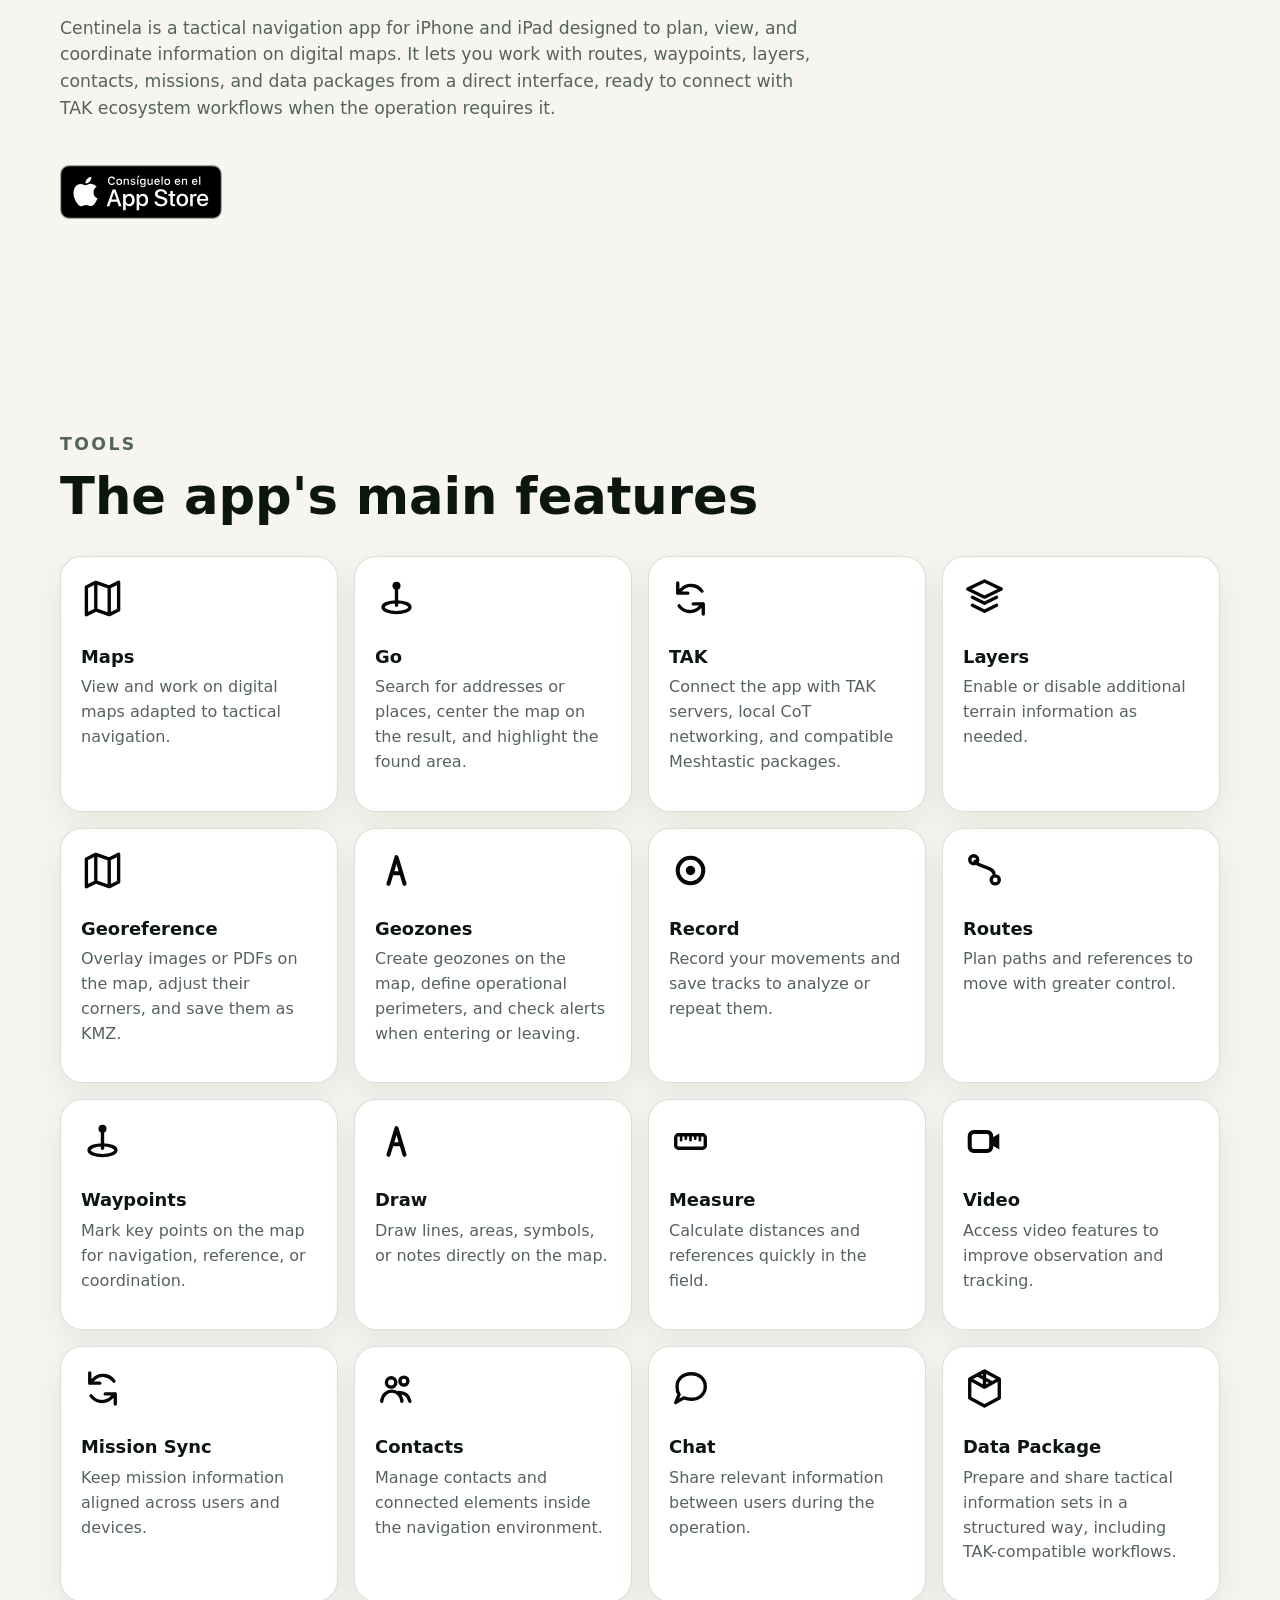
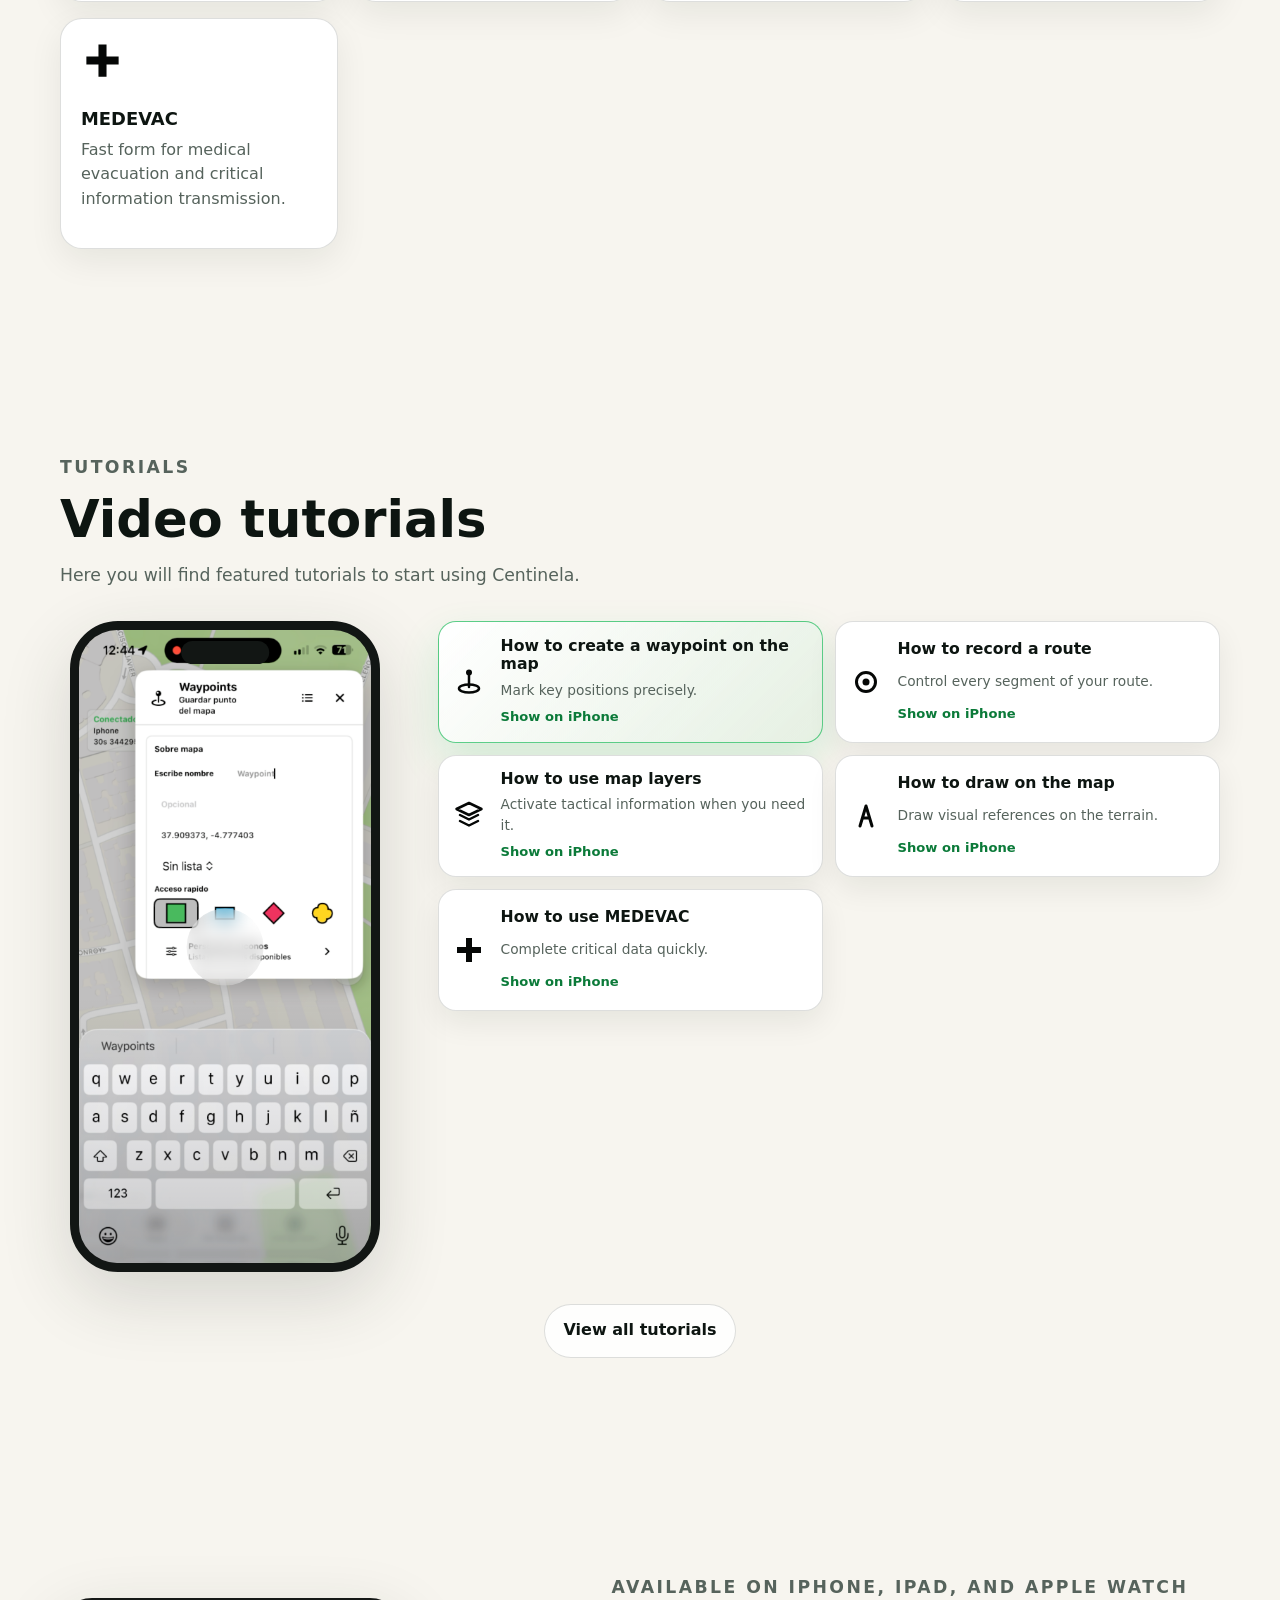
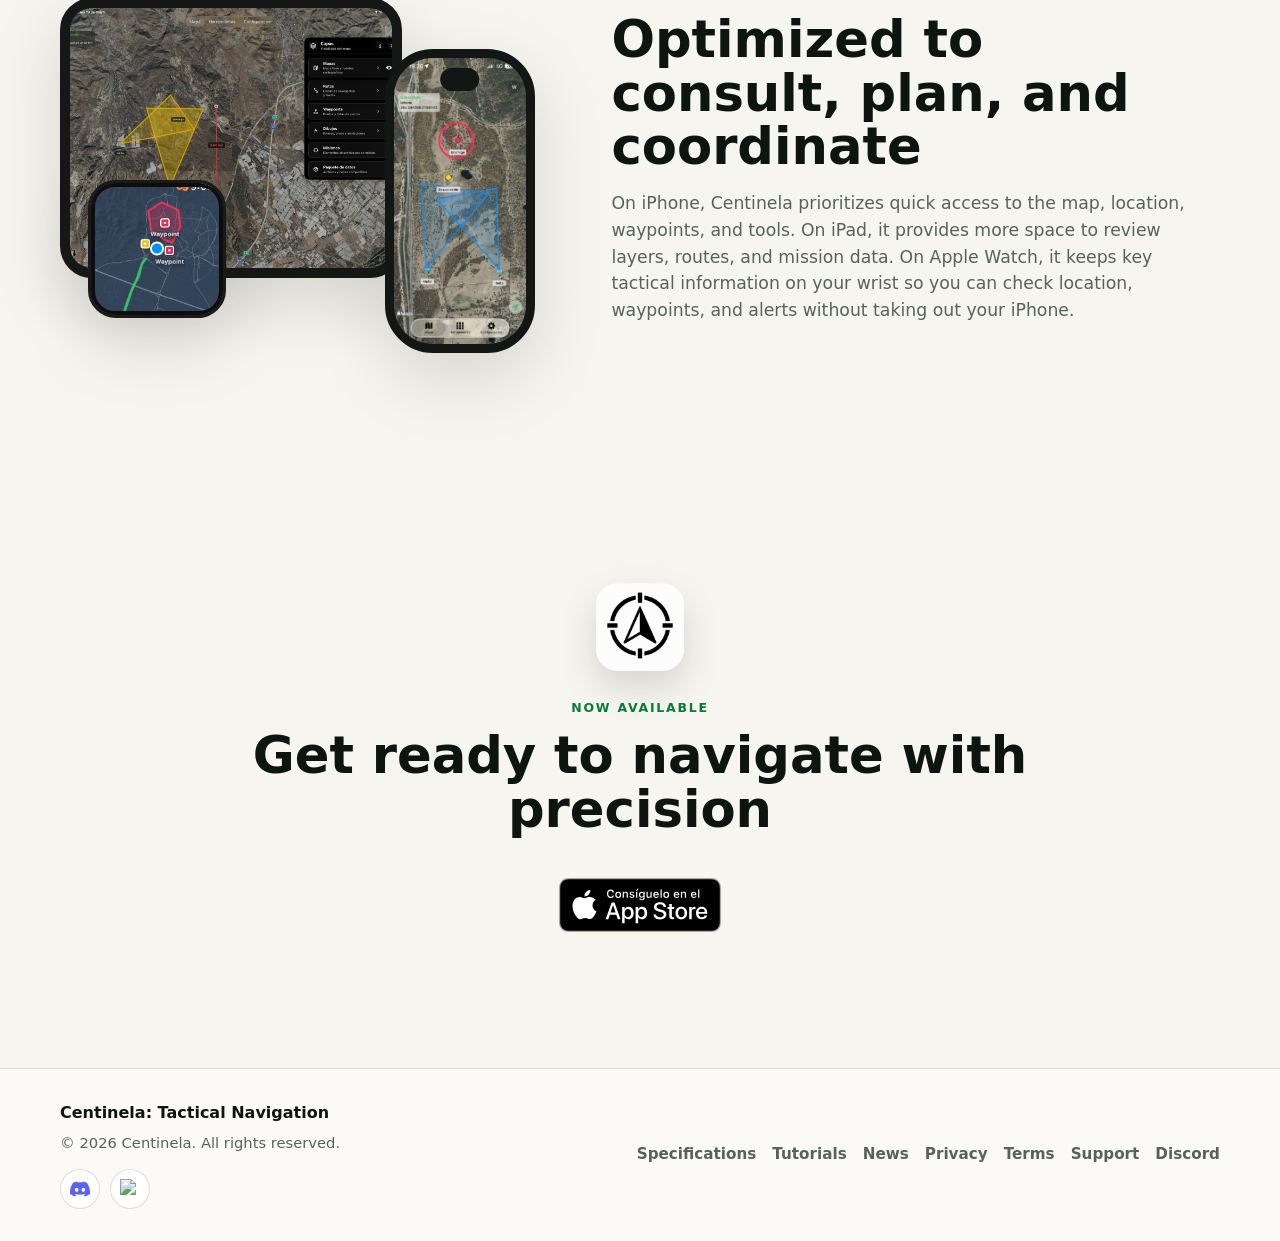
==== commit 8f1b0323: "Landing: herramienta Geozonas" ====
--- a/index.html
+++ b/index.html
@@ -146,6 +146,11 @@
               <span data-icon="map"></span>
               <h3>Georreferenciar</h3>
               <p>Superpone imágenes o PDF sobre el mapa, ajusta sus esquinas y guárdalos como KMZ.</p>
+            </article>
+            <article class="tool-card reveal">
+              <span data-icon="draw"></span>
+              <h3>Geozonas</h3>
+              <p>Crea geozonas sobre el mapa, define perímetros operativos y consulta avisos al entrar o salir.</p>
             </article>
             <article class="tool-card reveal">
               <span data-icon="record"></span>
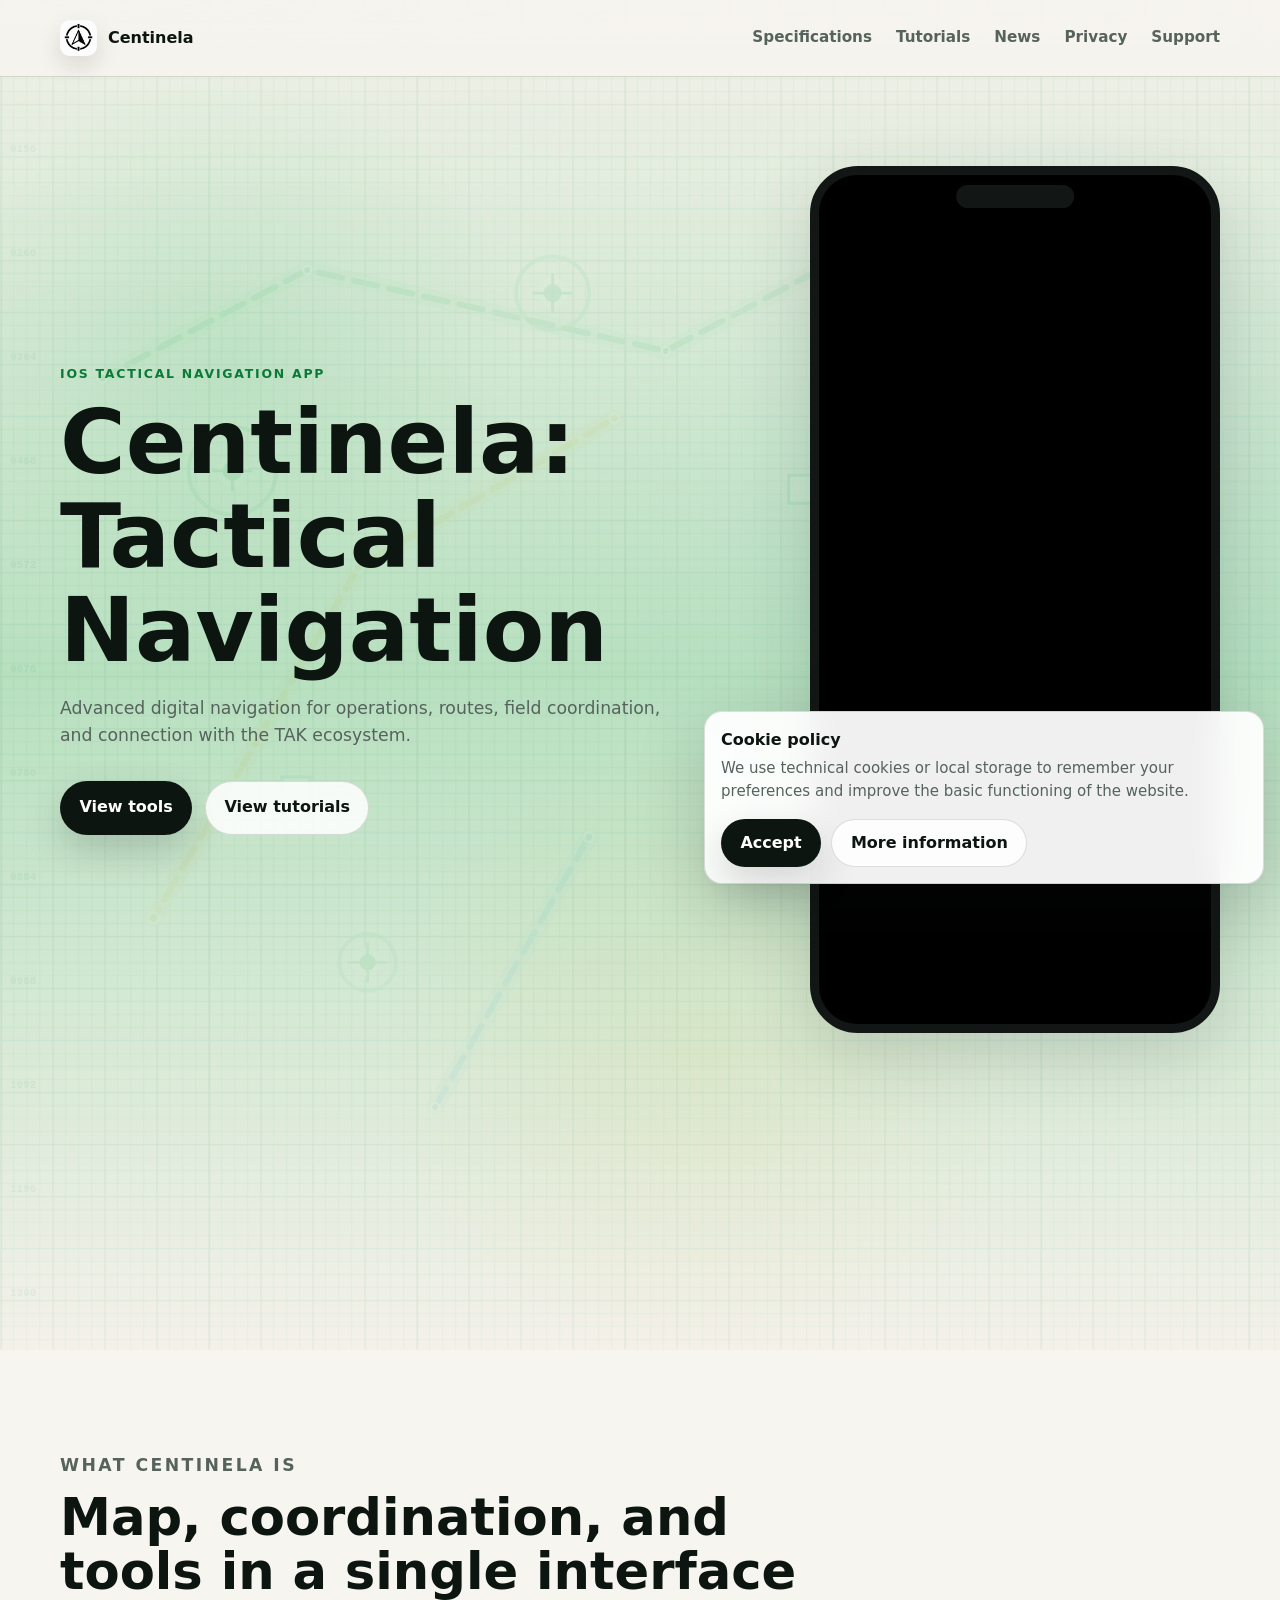
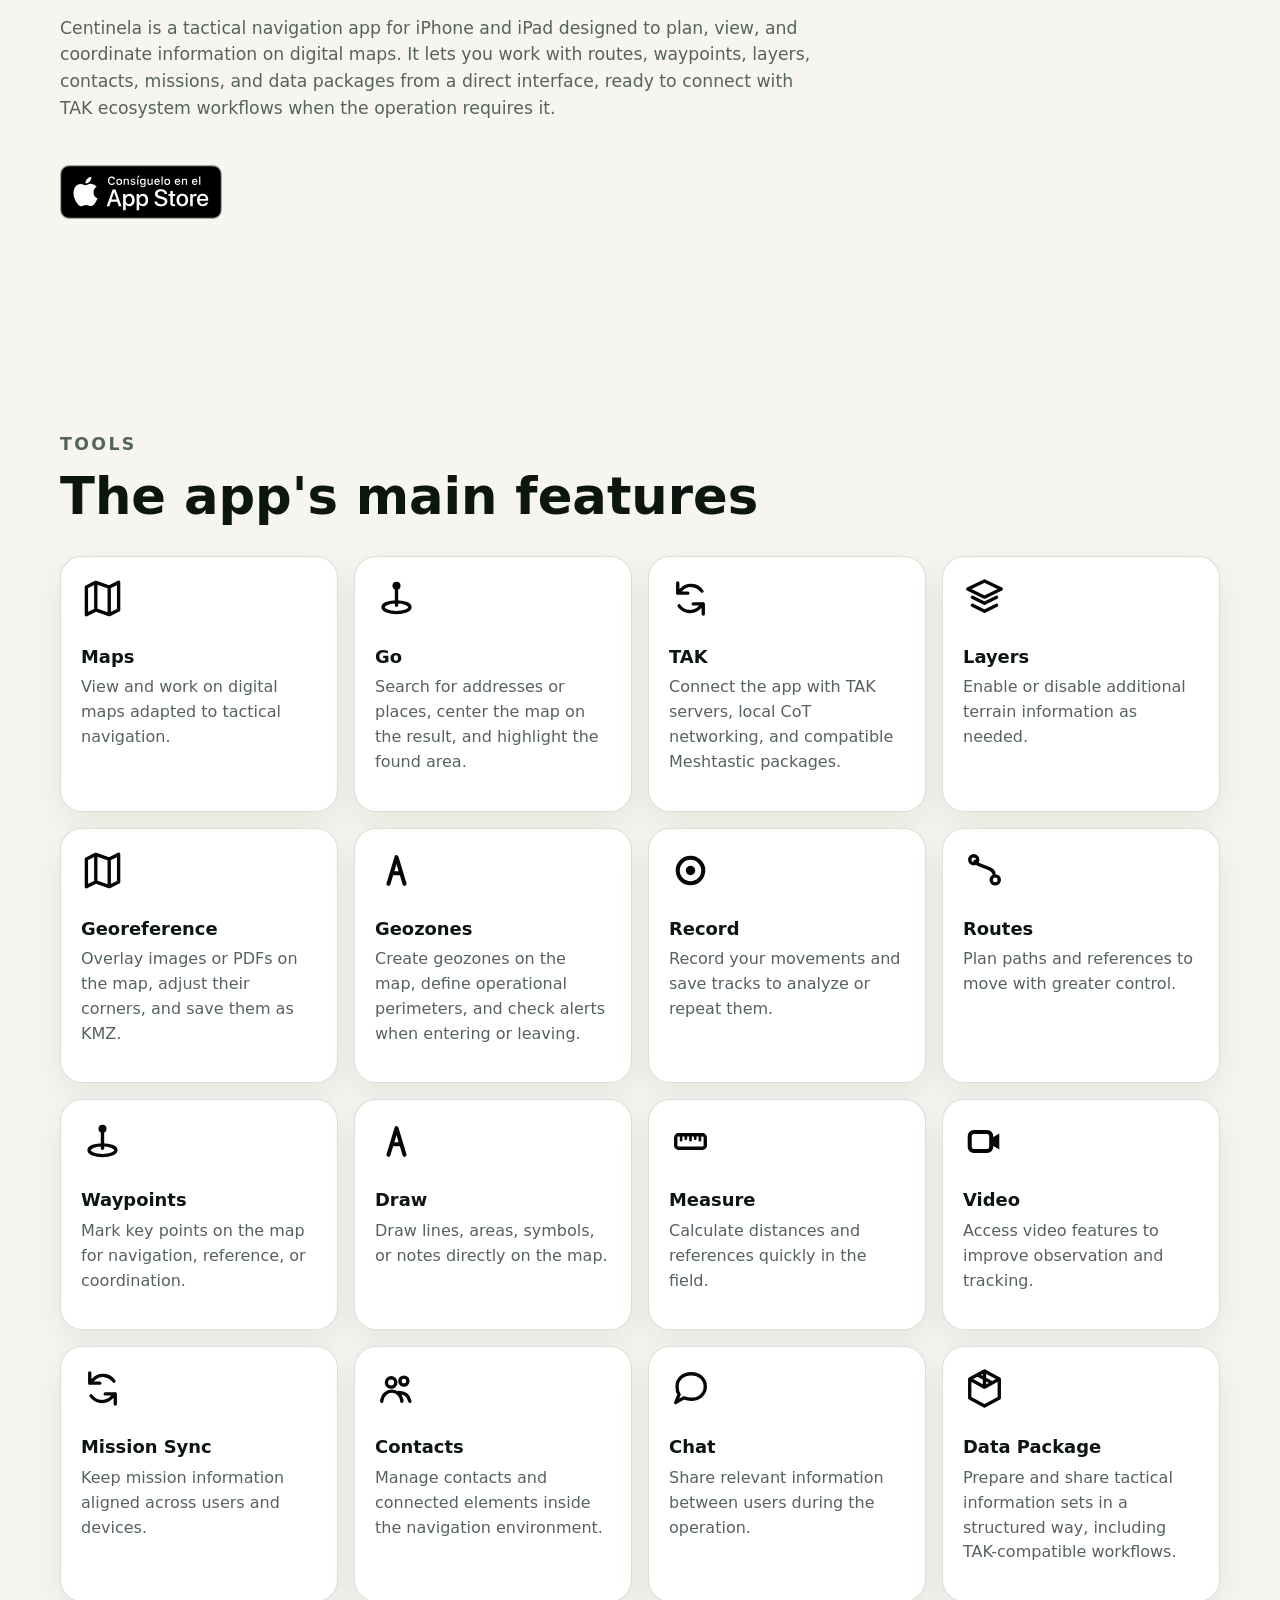
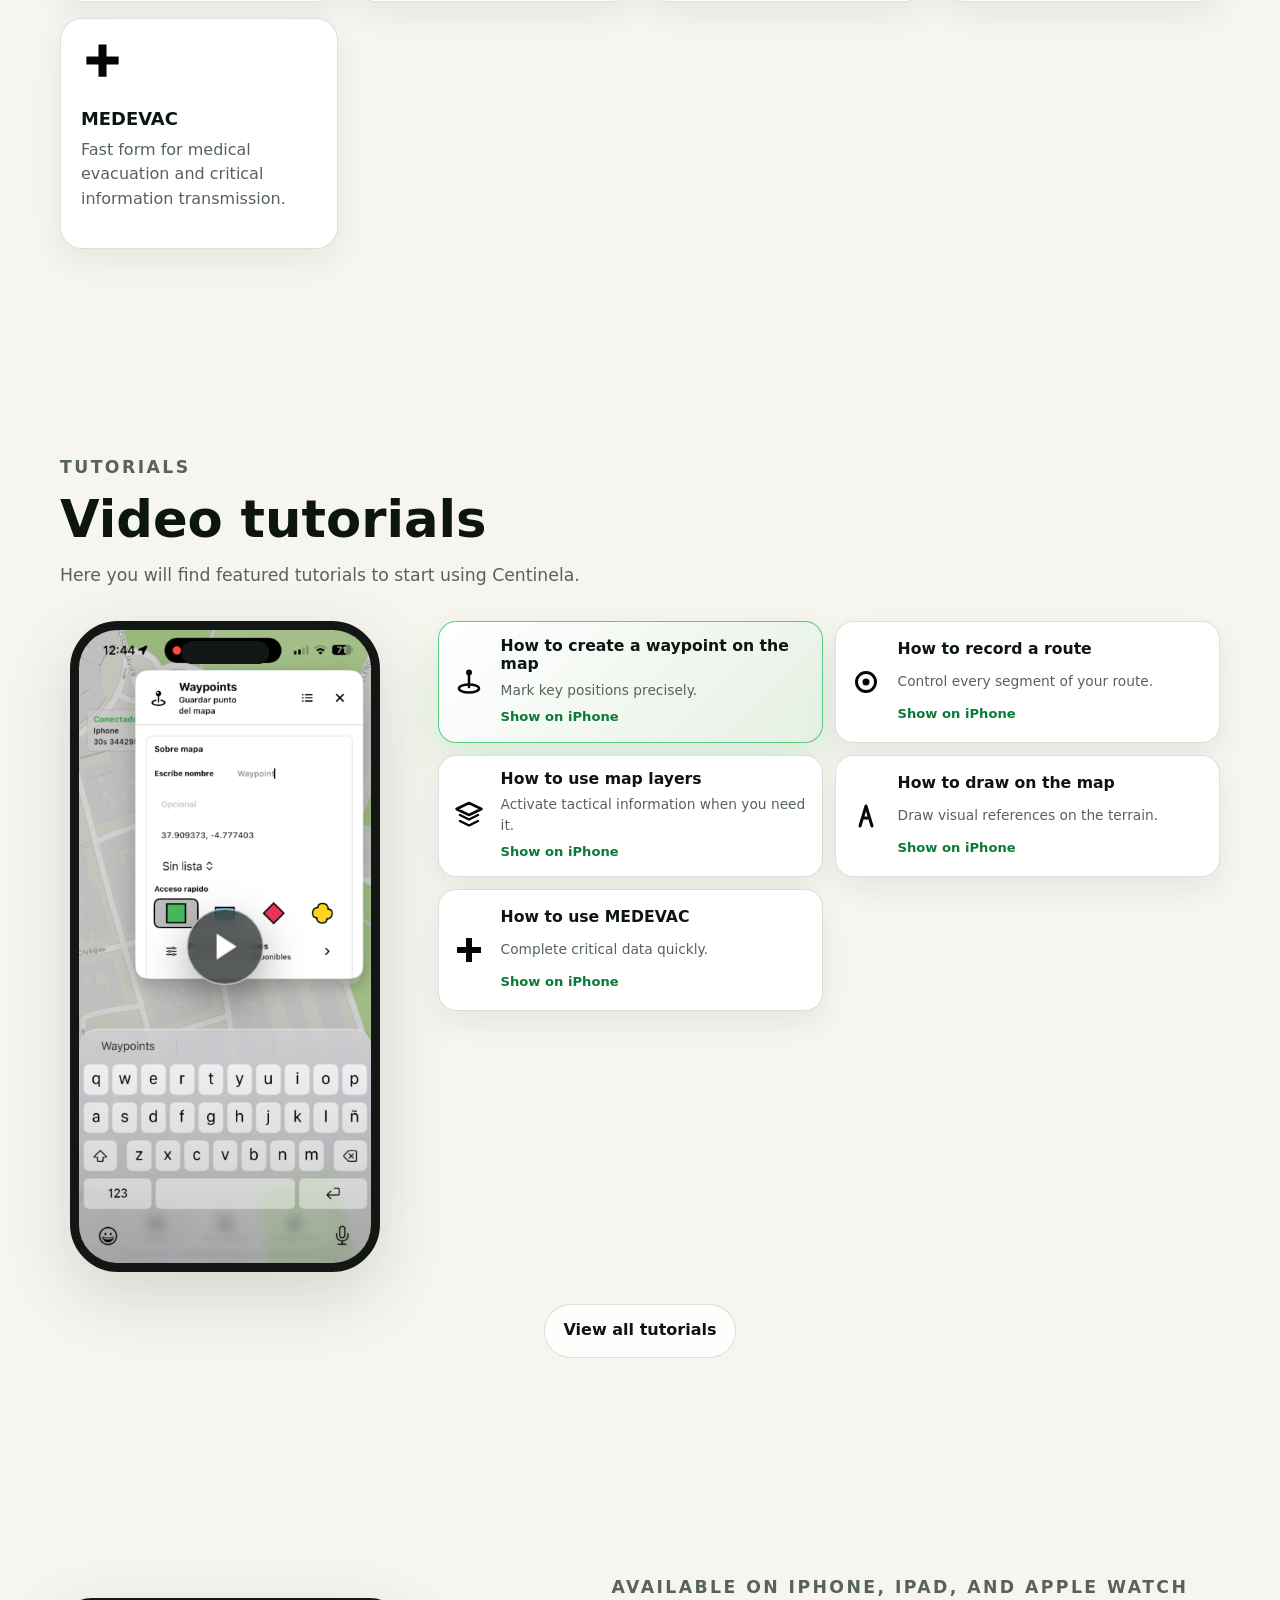
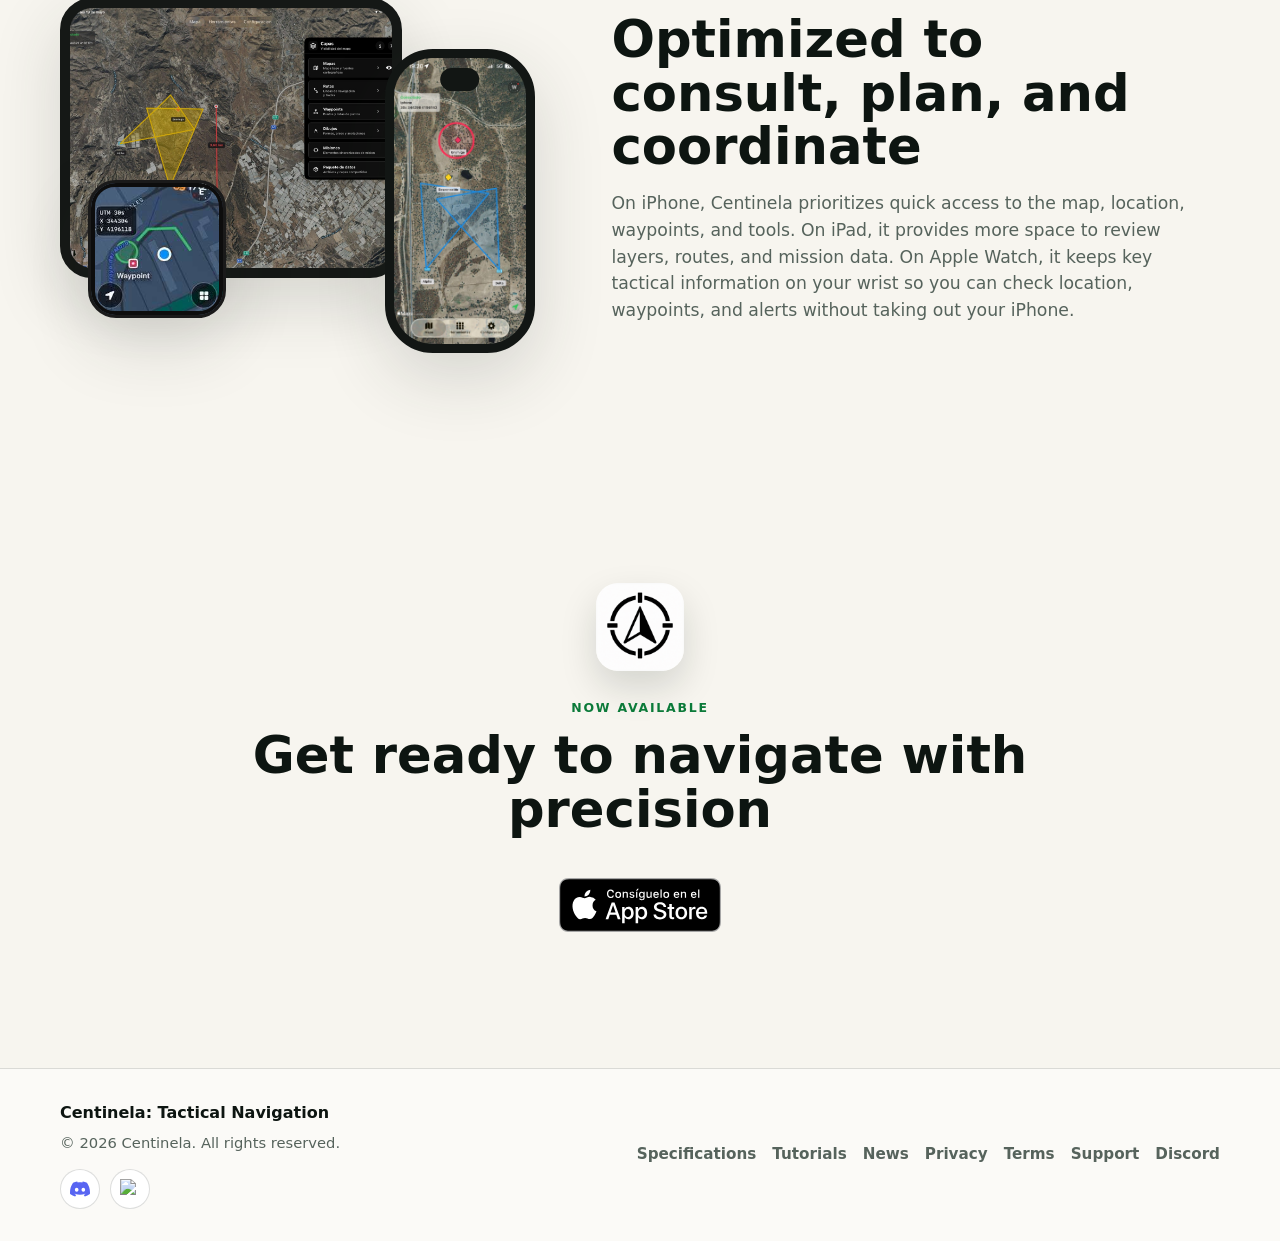
==== commit 1fda0596: "Tutoriales: vídeo de dibujar en el mapa Co-Authored-By: Claude Fable 5 <noreply@anthropic.com>" ====
--- a/index.html
+++ b/index.html
@@ -282,7 +282,8 @@
                 aria-pressed="false"
                 data-title="Cómo dibujar en el mapa"
                 data-description="Dibuja líneas, zonas, símbolos y anotaciones directamente sobre el mapa."
-                data-video="assets/videos/tutorial-dibujar-mapa-placeholder.mp4"
+                data-video="assets/videos/dibujar zonas.MP4"
+                data-poster="assets/images/tutorial-posters/dibujar-zonas.png"
               >
                 <span data-icon="draw"></span>
                 <strong>Cómo dibujar en el mapa</strong>
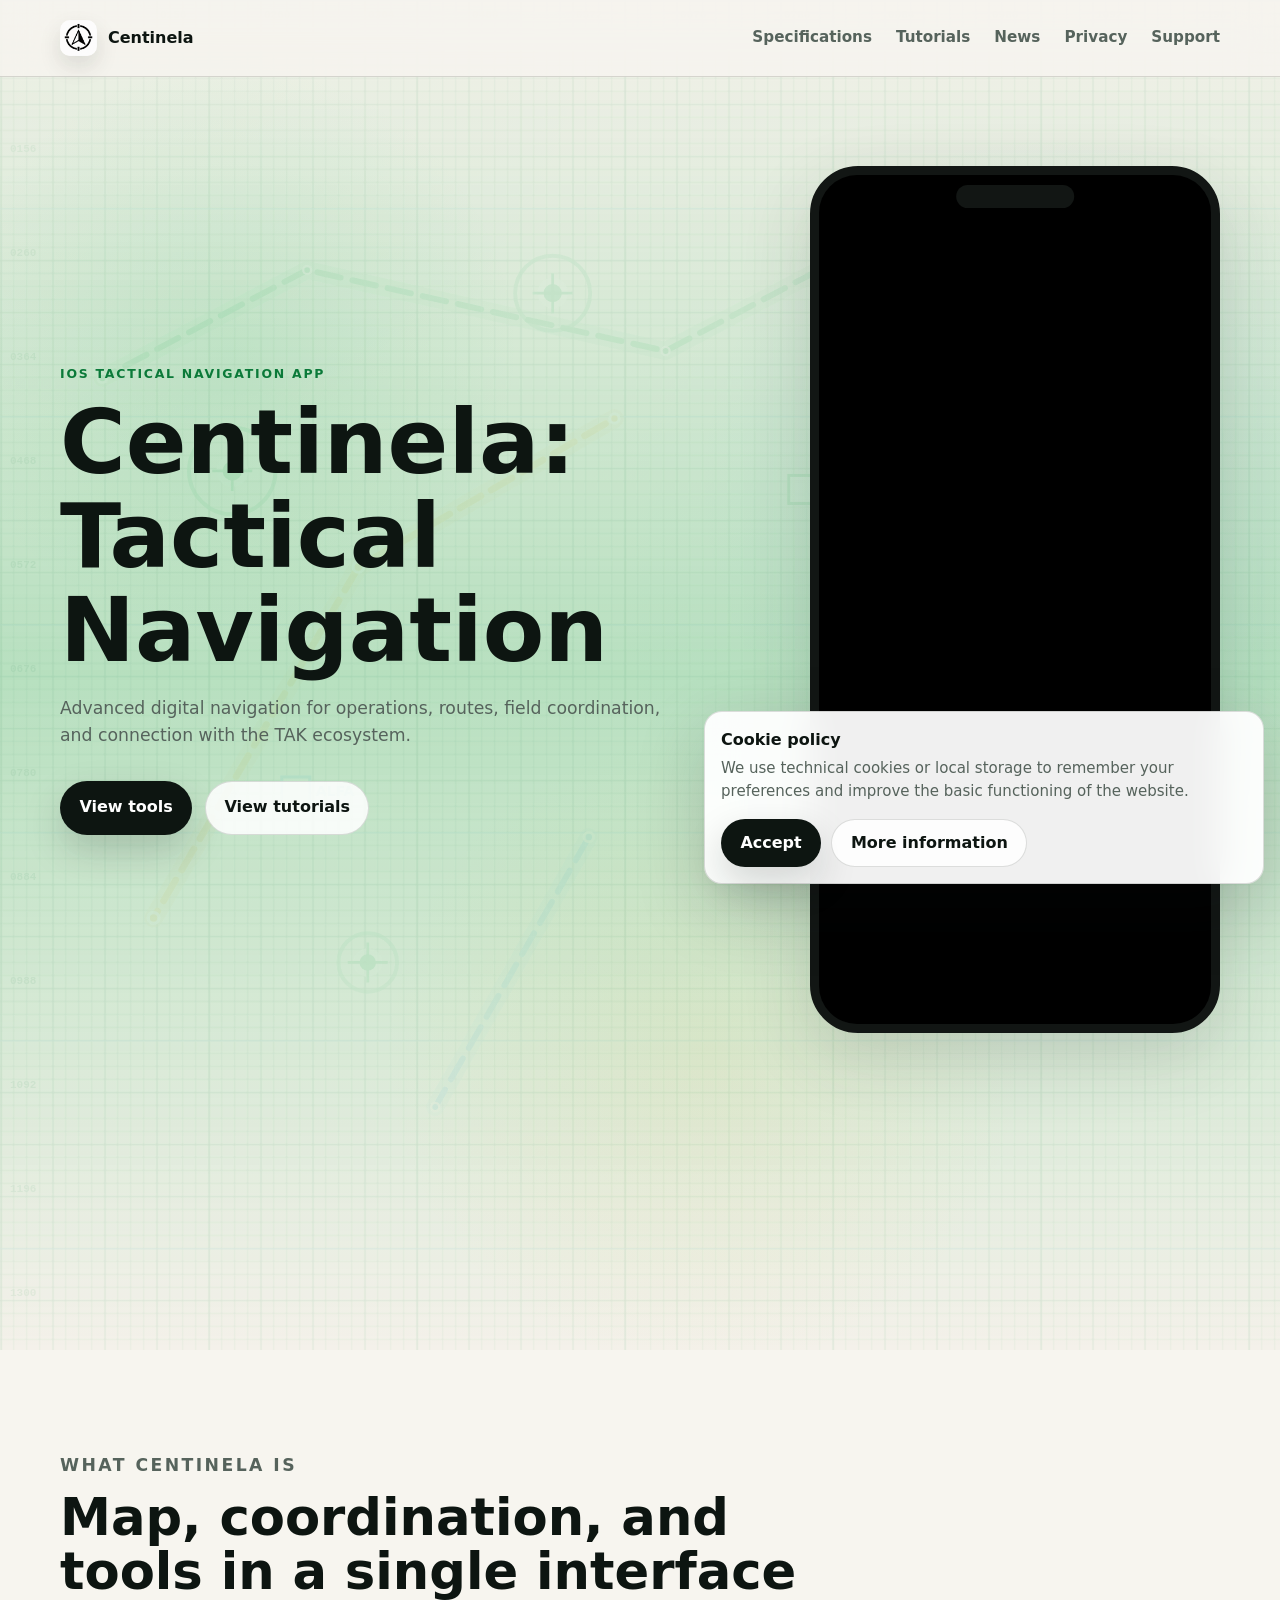
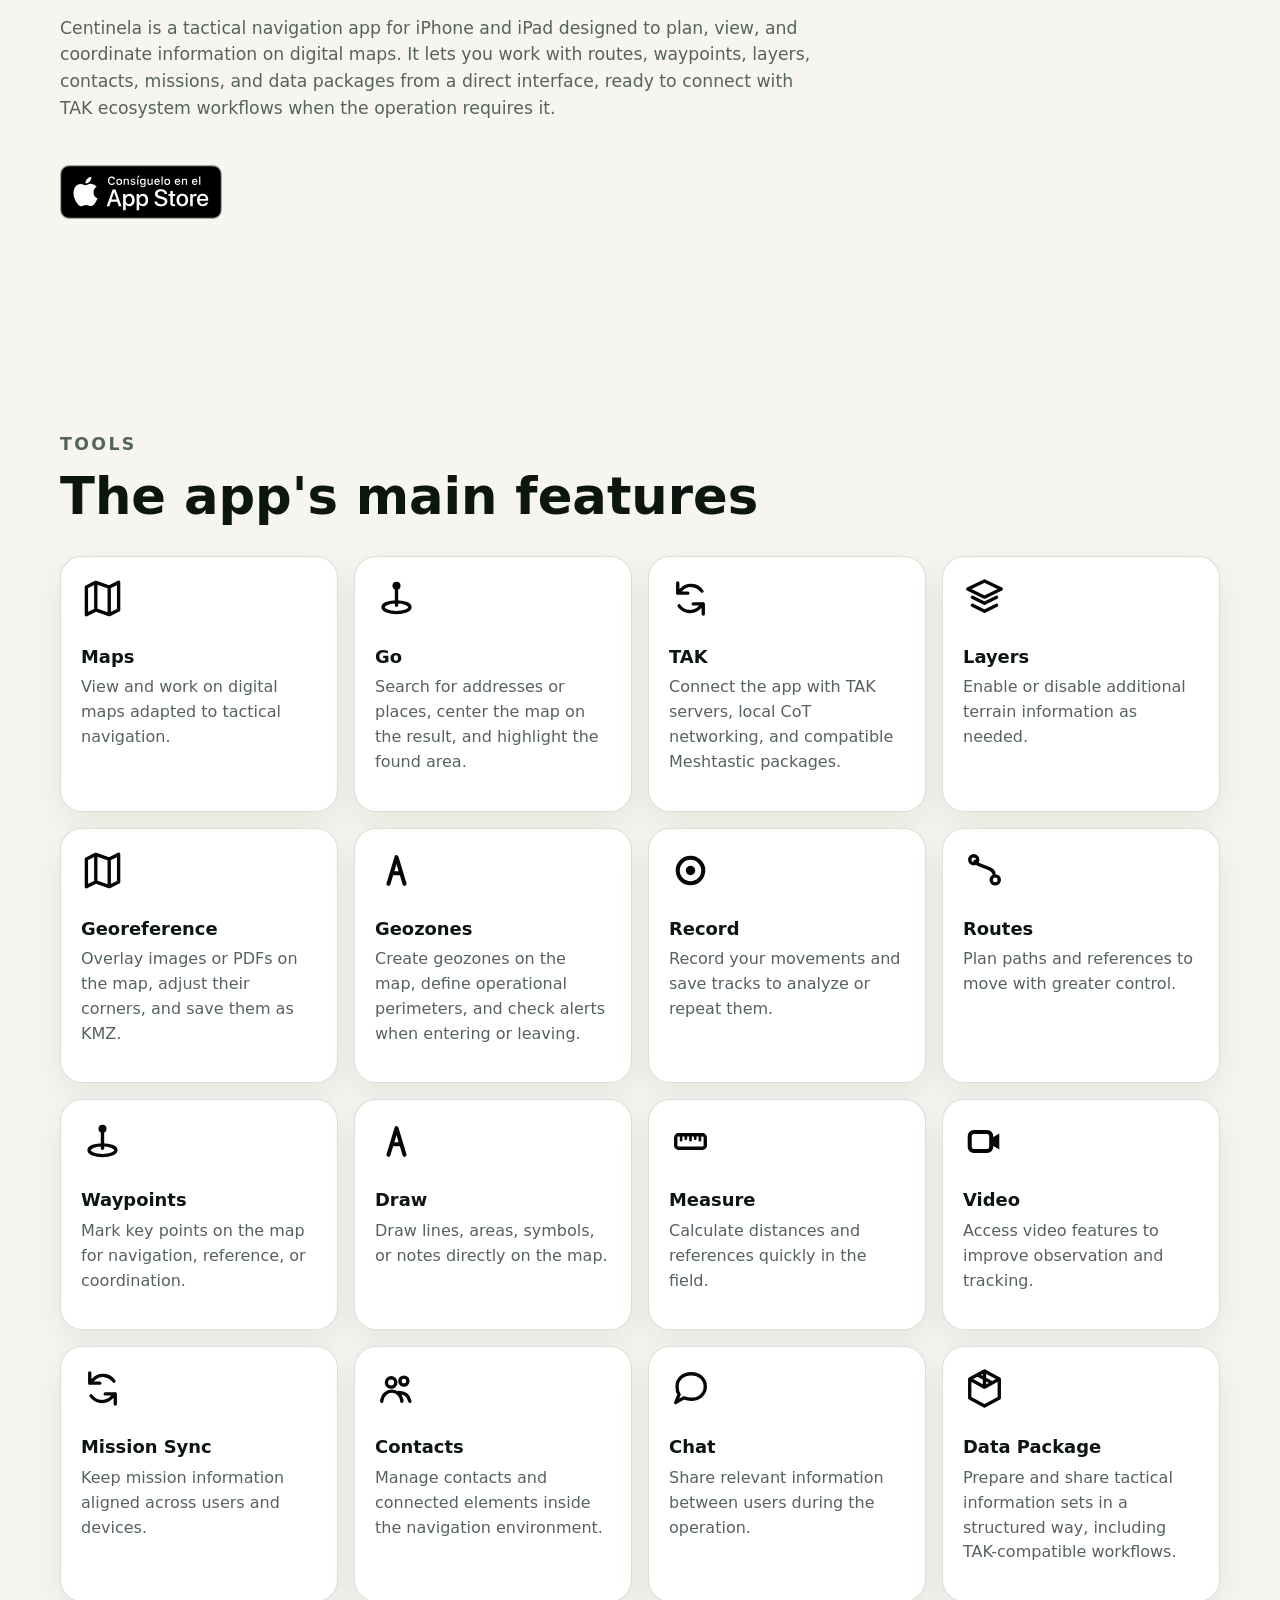
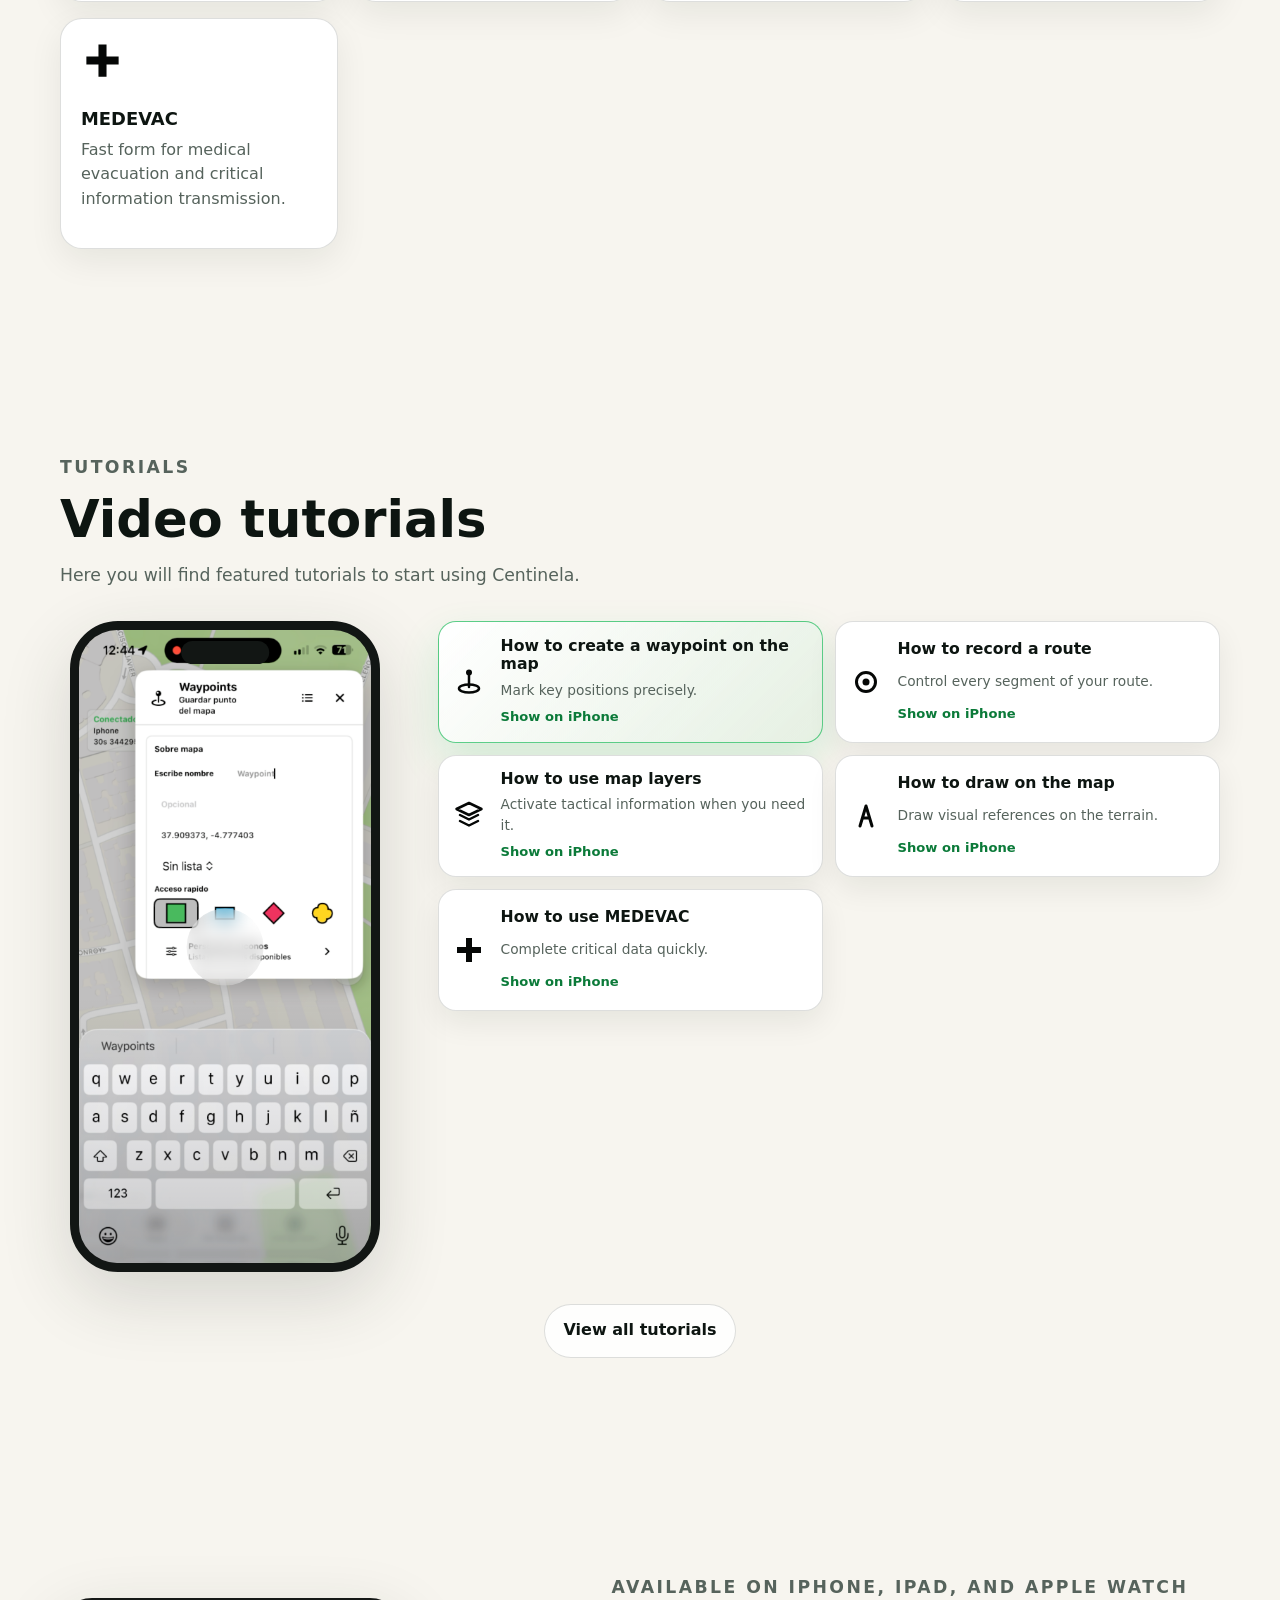
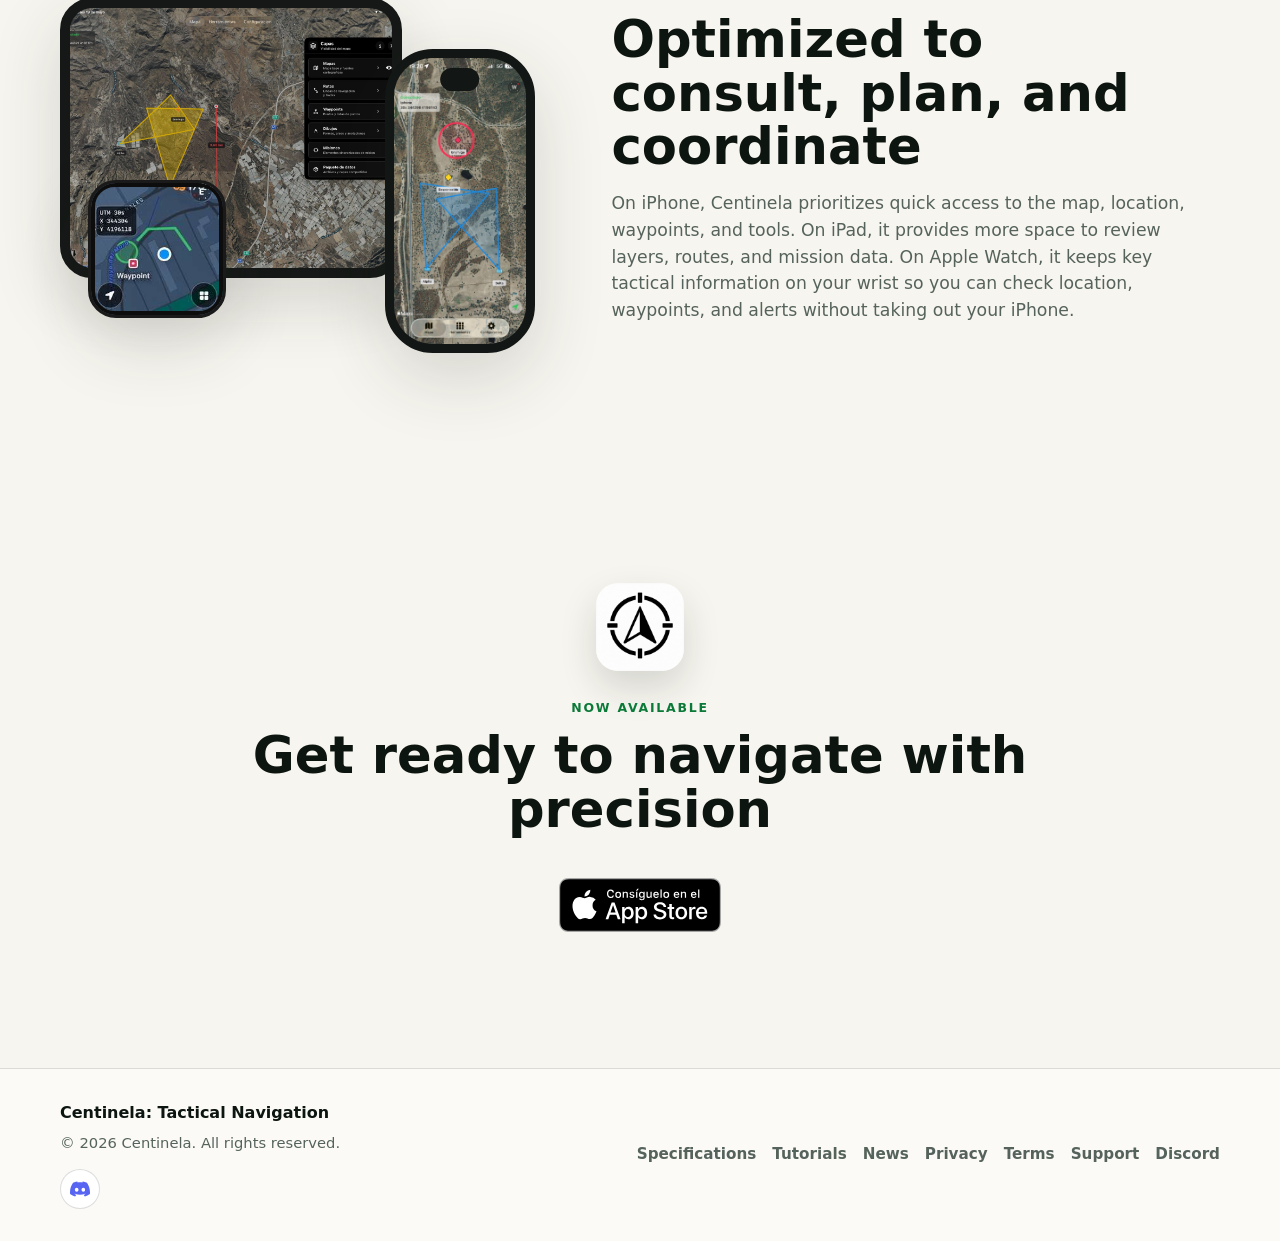
==== commit c2bfb312: "Web: elimina referencias a WhatsApp" ====
--- a/index.html
+++ b/index.html
@@ -380,7 +380,6 @@
           <p>© <span id="copyright-year"></span> Centinela. Todos los derechos reservados.</p>
           <div class="social-links">
             <a href="https://discord.gg/tJdQnWvt" target="_blank" rel="noopener" aria-label="Discord de Centinela"><img src="assets/icons/discord.svg" alt="Discord" /></a>
-            <a href="https://whatsapp.com/channel/0029VbD3IBv2ZjCs3SlrxM1f" target="_blank" rel="noopener" aria-label="Canal de WhatsApp de Centinela"><img src="assets/icons/whatsapp.svg" alt="WhatsApp" /></a>
           </div>
         </div>
         <nav aria-label="Enlaces de pie de página">
--- a/styles.css
+++ b/styles.css
@@ -1313,6 +1313,15 @@
   gap: 0.55rem;
   margin: 1rem 0 0;
   padding-left: 1.2rem;
+}
+
+.privacy-card code {
+  padding: 0.1em 0.4em;
+  border-radius: 6px;
+  background: rgba(12, 122, 57, 0.1);
+  color: var(--green-dark);
+  font-family: ui-monospace, SFMono-Regular, Menlo, Consolas, monospace;
+  font-size: 0.92em;
 }
 
 .privacy-updated {
@@ -1690,7 +1699,7 @@
   border-radius: 8px;
 }
 
-/* Iconos sociales (Discord / WhatsApp) */
+/* Iconos sociales (Discord) */
 .social-links {
   display: flex;
   gap: 0.6rem;
